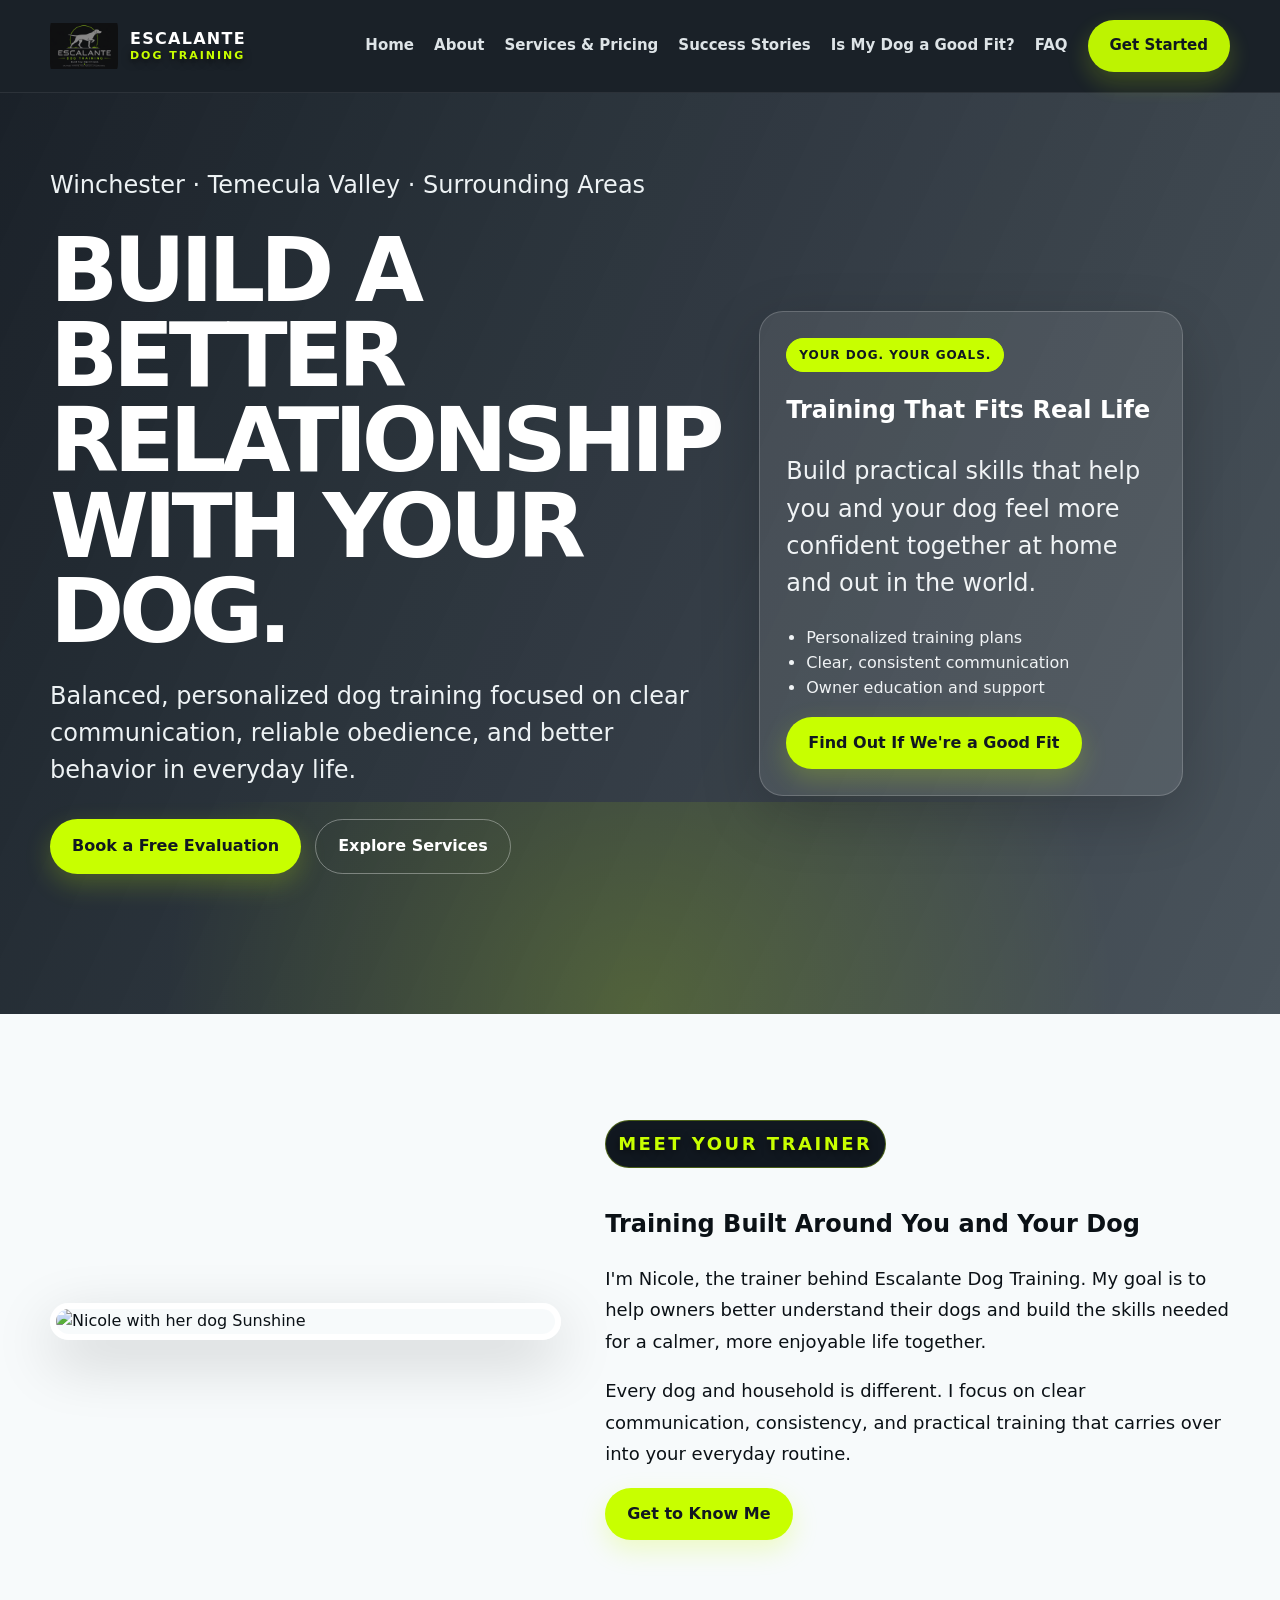
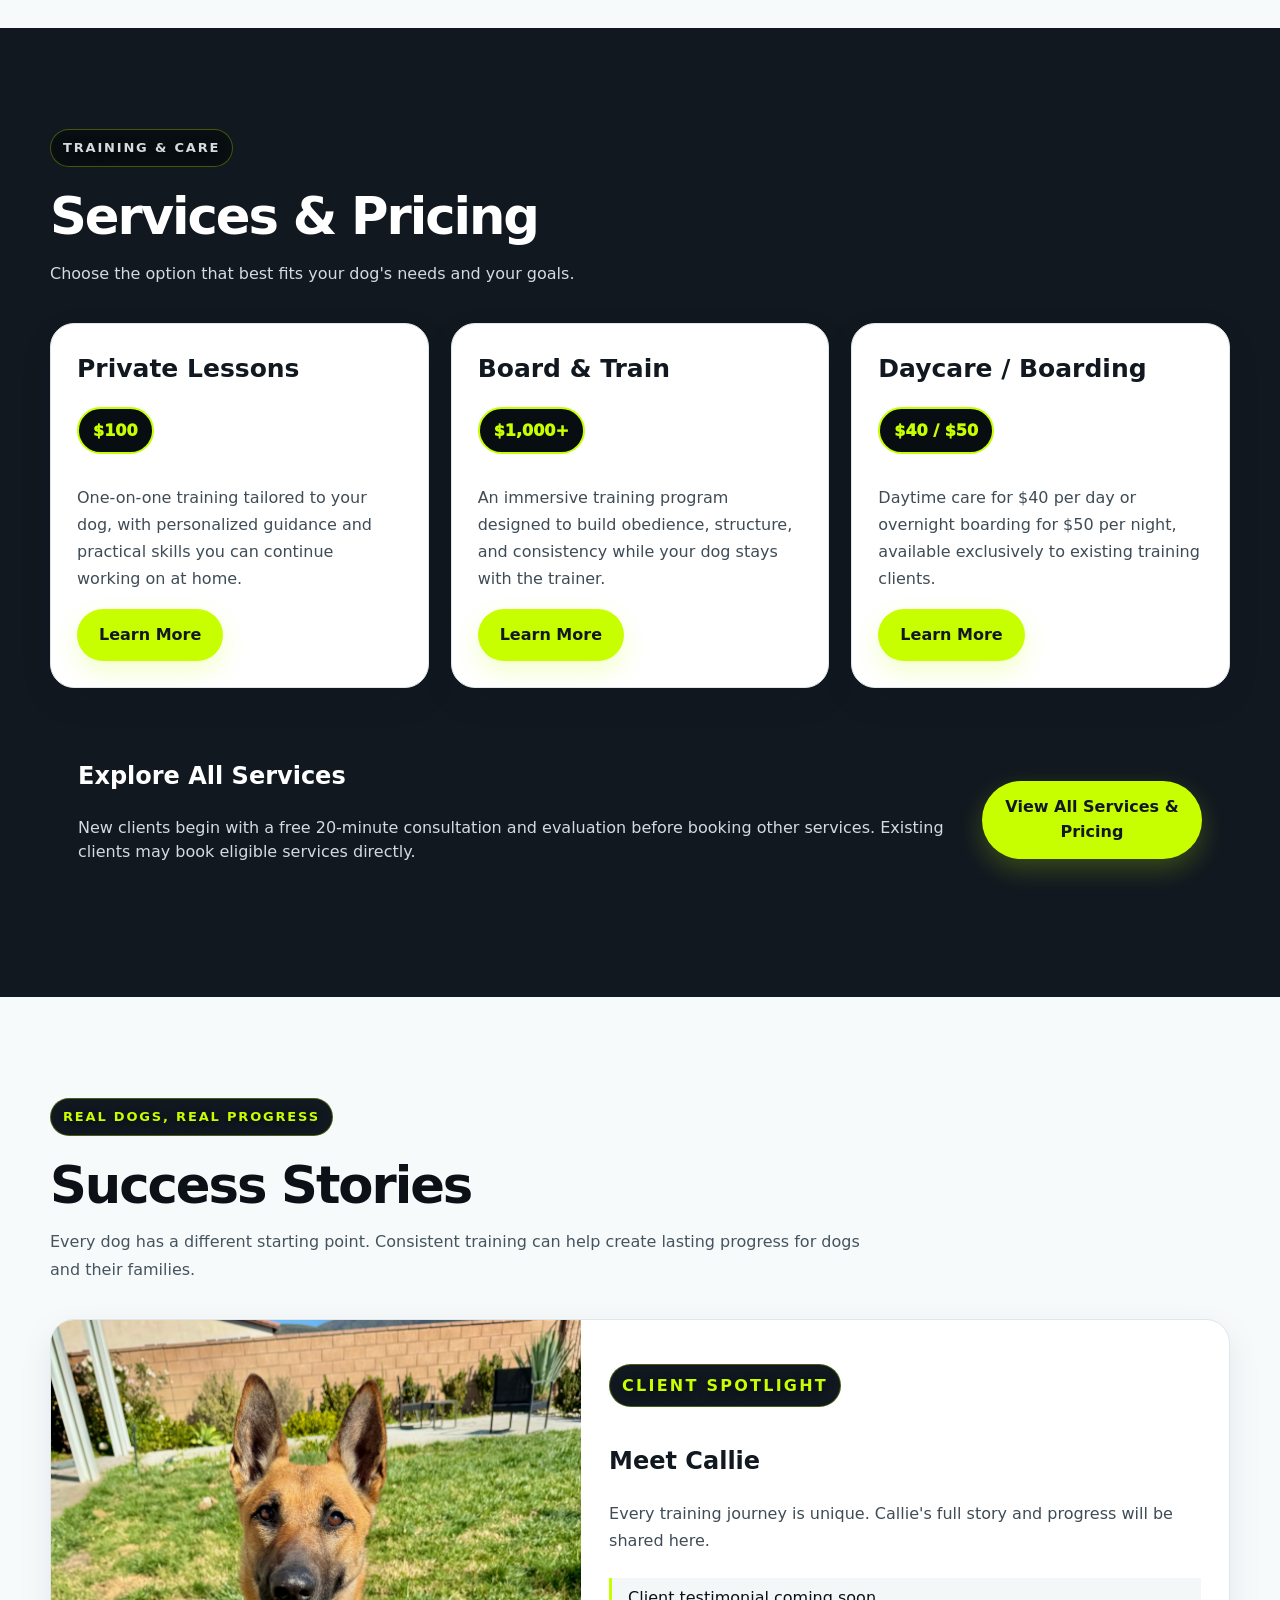
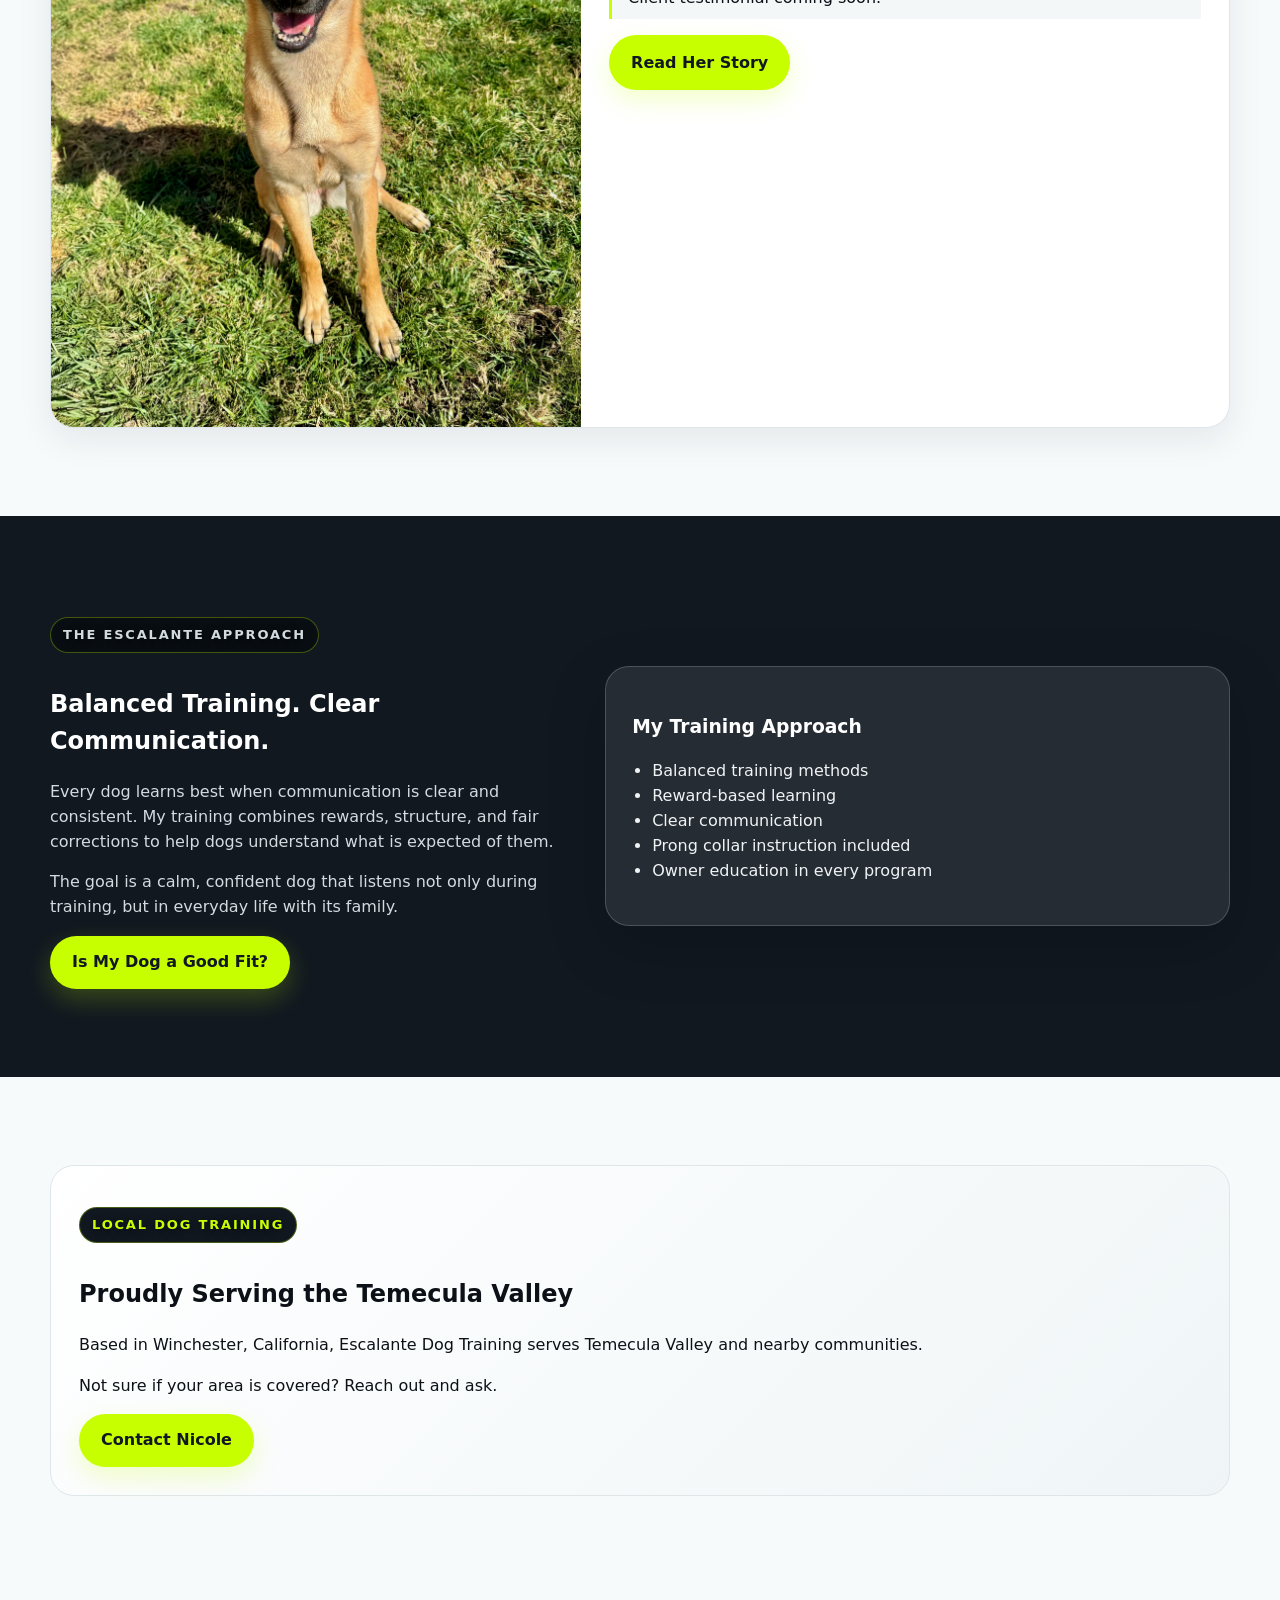
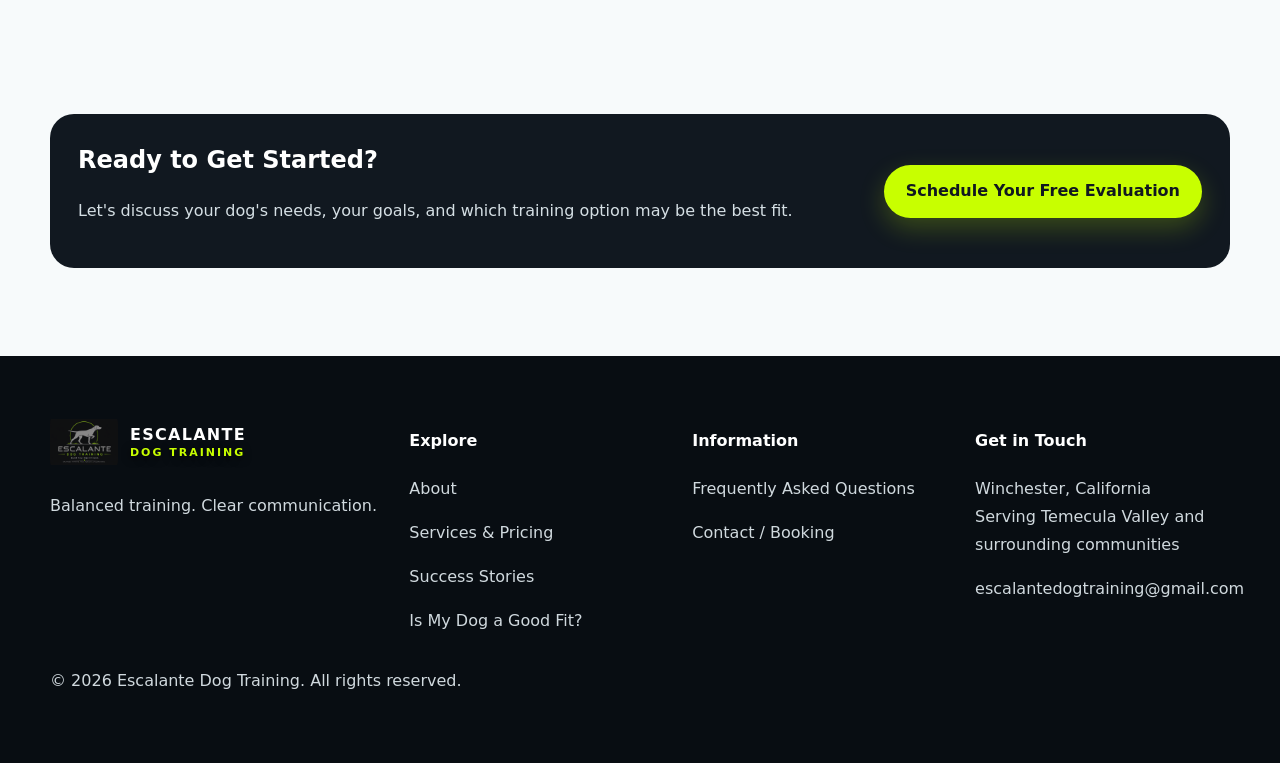
==== index.html @ 70931036 "Update index.html" ====
<!DOCTYPE html>
<html lang="en">
<head>
  <meta charset="UTF-8">
  <meta name="viewport" content="width=device-width, initial-scale=1.0">
  <meta name="description" content="Escalante Dog Training offers balanced, personalized dog training in Winchester, Temecula Valley, and surrounding communities.">
  <meta name="theme-color" content="#111820">

  <title>Escalante Dog Training | Winchester &amp; Temecula Valley</title>

  <link rel="icon" type="image/png" href="favicon.png">
  <link rel="stylesheet" href="assets/css/style.css">
</head>

<body>

  <!-- HEADER / NAVIGATION -->
  <header class="topbar">
    <div class="container nav">

      <a href="index.html" class="brand" aria-label="Escalante Dog Training home">
        <img src="assets/images/logo.png" alt="Escalante Dog Training">
        <span>
          ESCALANTE
          <small>DOG TRAINING</small>
        </span>
      </a>

      <button
        class="menu"
        id="menu"
        type="button"
        aria-label="Toggle navigation"
        aria-expanded="false"
        aria-controls="main-links"
      >
        Menu
      </button>

      <nav class="links" id="main-links" aria-label="Main navigation">
        <a href="index.html" aria-current="page">Home</a>
        <a href="about.html">About</a>
        <a href="services.html">Services &amp; Pricing</a>
        <a href="success-stories.html">Success Stories</a>
        <a href="fit.html">Is My Dog a Good Fit?</a>
        <a href="faq.html">FAQ</a>
        <a href="contact.html" class="btn">Get Started</a>
      </nav>

    </div>
  </header>


  <main>

    <!-- HERO -->
    <section class="hero">
      <div class="container hero-grid">

        <div>
          <p class="hero-location">
            Winchester · Temecula Valley · Surrounding Areas
          </p>

          <h1>Build a Better Relationship With Your Dog.</h1>

          <p>
            Balanced, personalized dog training focused on clear communication,
            reliable obedience, and better behavior in everyday life.
          </p>

          <div class="hero-actions">
            <a href="contact.html" class="btn">
              Book a Free Evaluation
            </a>

            <a href="services.html" class="btn ghost">
              Explore Services
            </a>
          </div>
        </div>

        <div class="hero-card">
          <span class="tag">YOUR DOG. YOUR GOALS.</span>

          <h2>Training That Fits Real Life</h2>

          <p>
            Build practical skills that help you and your dog feel more
            confident together at home and out in the world.
          </p>

          <ul>
            <li>Personalized training plans</li>
            <li>Clear, consistent communication</li>
            <li>Owner education and support</li>
          </ul>

          <a href="fit.html" class="btn">
            Find Out If We're a Good Fit
          </a>
        </div>

      </div>
    </section>


    <!-- MEET THE TRAINER -->
    <section class="section">
      <div class="container split">

        <div class="photo">
          <img
            src="assets/images/nicole-sunshine.jpg"
            alt="Nicole with her dog Sunshine"
            loading="lazy"
          >
        </div>

        <div class="home-about">
          <p class="eyebrow">MEET YOUR TRAINER</p>

          <h2>Training Built Around You and Your Dog</h2>

          <p>
            I'm Nicole, the trainer behind Escalante Dog Training. My goal is
            to help owners better understand their dogs and build the skills
            needed for a calmer, more enjoyable life together.
          </p>

          <p>
            Every dog and household is different. I focus on clear
            communication, consistency, and practical training that carries
            over into your everyday routine.
          </p>

          <a href="about.html" class="btn">
            Get to Know Me
          </a>
        </div>

      </div>
    </section>


    <!-- SERVICES -->
    <section class="section dark" id="services">
      <div class="container">

        <div class="section-title">
          <p class="eyebrow">TRAINING &amp; CARE</p>
          <h2>Services &amp; Pricing</h2>
          <p>
            Choose the option that best fits your dog's needs and your goals.
          </p>
        </div>

        <div class="grid grid-3">

          <article class="card pad service-card">
            <h3>Private Lessons</h3>

            <p class="price">$100</p>

            <p>
              One-on-one training tailored to your dog, with personalized
              guidance and practical skills you can continue working on at home.
            </p>

            <a href="services.html#private" class="btn">
              Learn More
            </a>
          </article>

          <article class="card pad service-card">
            <h3>Board &amp; Train</h3>

            <p class="price">$1,000+</p>

            <p>
              An immersive training program designed to build obedience,
              structure, and consistency while your dog stays with the trainer.
            </p>

            <a href="services.html#board-train" class="btn">
              Learn More
            </a>
          </article>

          <article class="card pad service-card">
            <h3>Daycare / Boarding</h3>

            <p class="price">$40 / $50</p>

            <p>
              Daytime care for $40 per day or overnight boarding for $50 per
              night, available exclusively to existing training clients.
            </p>

            <a href="services.html#care" class="btn">
              Learn More
            </a>
          </article>

        </div>

        <div class="cta-panel">
          <div>
            <h2>Explore All Services</h2>

            <p>
              New clients begin with a free 20-minute consultation and
              evaluation before booking other services. Existing clients may
              book eligible services directly.
            </p>
          </div>

          <a href="services.html" class="btn">
            View All Services &amp; Pricing
          </a>
        </div>

      </div>
    </section>


    <!-- SUCCESS STORIES -->
    <section class="section" id="success-stories">
      <div class="container">

        <div class="section-title">
          <p class="eyebrow">REAL DOGS, REAL PROGRESS</p>
          <h2>Success Stories</h2>

          <p>
            Every dog has a different starting point. Consistent training can
            help create lasting progress for dogs and their families.
          </p>
        </div>

        <article class="card story-card">

          <div class="story-image">
            <img
              src="assets/images/callie-before.jpg"
              alt="Callie before training"
              loading="lazy"
            >
          </div>

          <div class="story-content">
            <p class="eyebrow">CLIENT SPOTLIGHT</p>

            <h2>Meet Callie</h2>

            <p>
              Every training journey is unique. Callie's full story and
              progress will be shared here.
            </p>

            <blockquote>
              Client testimonial coming soon.
            </blockquote>

            <p>
              <a href="success-stories.html" class="btn">
                Read Her Story
              </a>
            </p>
          </div>

        </article>

      </div>
    </section>


    <!-- TRAINING PHILOSOPHY -->
    <section class="section dark">
      <div class="container split">

        <div>
          <p class="eyebrow">THE ESCALANTE APPROACH</p>

          <h2>Balanced Training. Clear Communication.</h2>

          <p>
            Every dog learns best when communication is clear and consistent.
            My training combines rewards, structure, and fair corrections to
            help dogs understand what is expected of them.
          </p>

          <p>
            The goal is a calm, confident dog that listens not only during
            training, but in everyday life with its family.
          </p>

          <a href="fit.html" class="btn">
            Is My Dog a Good Fit?
          </a>
        </div>

        <div class="hero-card">
          <h3>My Training Approach</h3>

          <ul>
            <li>Balanced training methods</li>
            <li>Reward-based learning</li>
            <li>Clear communication</li>
            <li>Prong collar instruction included</li>
            <li>Owner education in every program</li>
          </ul>
        </div>

      </div>
    </section>


    <!-- SERVICE AREA -->
    <section class="section">
      <div class="container">

        <div class="service-area">
          <p class="eyebrow">LOCAL DOG TRAINING</p>

          <h2>Proudly Serving the Temecula Valley</h2>

          <p>
            Based in Winchester, California, Escalante Dog Training serves
            Temecula Valley and nearby communities.
          </p>

          <p>
            Not sure if your area is covered? Reach out and ask.
          </p>

          <a href="contact.html" class="btn">
            Contact Nicole
          </a>
        </div>

      </div>
    </section>


    <!-- FINAL CALL TO ACTION -->
    <section class="section">
      <div class="container">

        <div class="cta-panel">
          <div>
            <h2>Ready to Get Started?</h2>

            <p>
              Let's discuss your dog's needs, your goals, and which training
              option may be the best fit.
            </p>
          </div>

          <a href="contact.html" class="btn">
            Schedule Your Free Evaluation
          </a>
        </div>

      </div>
    </section>

  </main>


  <!-- FOOTER -->
  <footer class="footer">
    <div class="container footer-grid">

      <div>
        <a href="index.html" class="brand">
          <img src="assets/images/logo.png" alt="">
          <span>
            ESCALANTE
            <small>DOG TRAINING</small>
          </span>
        </a>

        <p>Balanced training. Clear communication.</p>
      </div>

      <div>
        <h4>Explore</h4>
        <p><a href="about.html">About</a></p>
        <p><a href="services.html">Services &amp; Pricing</a></p>
        <p><a href="success-stories.html">Success Stories</a></p>
        <p><a href="fit.html">Is My Dog a Good Fit?</a></p>
      </div>

      <div>
        <h4>Information</h4>
        <p><a href="faq.html">Frequently Asked Questions</a></p>
        <p><a href="contact.html">Contact / Booking</a></p>
      </div>

      <div>
        <h4>Get in Touch</h4>
        <p>
          Winchester, California<br>
          Serving Temecula Valley and surrounding communities
        </p>

        <p>
          <a href="mailto:escalantedogtraining@gmail.com">
            escalantedogtraining@gmail.com
          </a>
        </p>
      </div>

    </div>

    <div class="container">
      <p>
        &copy; <span id="current-year">2026</span> Escalante Dog Training.
        All rights reserved.
      </p>
    </div>
  </footer>


  <script src="assets/js/script.js"></script>

  <script>
    const yearElement = document.getElementById("current-year");

    if (yearElement) {
      yearElement.textContent = new Date().getFullYear();
    }
  </script>

</body>
</html>
---- assets/css/style.css ----
/* =========================================
   ESCALANTE DOG TRAINING
   Main website stylesheet
   ========================================= */

:root {
  --slate: #24303a;
  --slate2: #111820;
  --ink: #0b1116;
  --muted: #596873;
  --line: #dfe6ea;
  --paper: #f7fafb;
  --white: #ffffff;
  --neon: #c8ff00;
  --neon2: #9dff00;
  --danger: #d94f4f;
  --shadow: 0 20px 60px rgba(0, 0, 0, .18);
  --radius: 24px;
  --max: 1180px;
}

/* Base */
* {
  box-sizing: border-box;
}

html {
  scroll-behavior: smooth;
}

body {
  margin: 0;
  font-family: Inter, system-ui, -apple-system, BlinkMacSystemFont, "Segoe UI", Roboto, Arial, sans-serif;
  color: var(--ink);
  background: var(--paper);
  line-height: 1.55;
}

img {
  max-width: 100%;
  display: block;
}

a {
  color: inherit;
  text-decoration: none;
}

.container {
  width: min(var(--max), calc(100% - 36px));
  margin: 0 auto;
}

/* Header and navigation */
.topbar {
  position: sticky;
  top: 0;
  z-index: 50;
  background: rgba(17, 24, 32, .96);
  backdrop-filter: blur(14px);
  border-bottom: 1px solid rgba(255, 255, 255, .08);
}

.nav {
  display: flex;
  align-items: center;
  justify-content: space-between;
  min-height: 92px;
}

.brand {
  display: flex;
  gap: 12px;
  align-items: center;
  color: white;
  font-weight: 900;
  letter-spacing: .08em;
  text-transform: uppercase;
}

.brand img {
  width: 68px;
  height: 68px;
  object-fit: contain;
  border-radius: 16px;
}

.brand span {
  line-height: 1.35;
}

.brand small {
  display: block;
  color: var(--neon);
  font-size: 11px;
  letter-spacing: .18em;
  text-shadow: 0 2px 8px rgba(0, 0, 0, .85);
}

.links {
  display: flex;
  gap: 20px;
  align-items: center;
  color: #e8eef1;
  font-weight: 700;
  font-size: 15px;
}

.links a {
  opacity: .95;
}

.links a:hover {
  color: var(--neon);
}

.menu {
  display: none;
  background: transparent;
  border: 1px solid rgba(255, 255, 255, .25);
  color: white;
  border-radius: 12px;
  padding: 10px 12px;
  font: inherit;
  cursor: pointer;
}

/* Buttons */
.btn {
  display: inline-flex;
  align-items: center;
  justify-content: center;
  gap: 10px;
  background: var(--neon);
  color: #111820;
  font-weight: 900;
  border: 0;
  border-radius: 999px;
  padding: 14px 22px;
  box-shadow: 0 10px 26px rgba(200, 255, 0, .22);
  cursor: pointer;
  text-align: center;
  transition: transform .18s ease, filter .18s ease;
}

.btn:hover {
  filter: brightness(.96);
  transform: translateY(-1px);
}

.btn.dark {
  background: var(--slate2);
  color: white;
  box-shadow: none;
}

.btn.ghost {
  background: transparent;
  color: white;
  border: 1px solid rgba(255, 255, 255, .35);
  box-shadow: none;
}

/* Brand labels */
.eyebrow,
.breadcrumb {
  display: inline-flex;
  align-items: center;
  background: rgba(8, 13, 18, .88);
  border: 1px solid rgba(200, 255, 0, .3);
  border-radius: 999px;
  padding: 7px 12px;
  color: var(--neon);
  font-size: 13px;
  font-weight: 900;
  letter-spacing: .14em;
  text-transform: uppercase;
  text-shadow: 0 2px 8px rgba(0, 0, 0, .65);
}

/* Homepage hero */
.hero {
  background:
    linear-gradient(115deg, rgba(17, 24, 32, .96), rgba(36, 48, 58, .82)),
    url('../images/hero-sunshine.jpg') center / cover;
  min-height: 82vh;
  color: white;
  display: grid;
  align-items: center;
  position: relative;
  overflow: hidden;
  padding: 50px 0;
}

.hero::after {
  content: "";
  position: absolute;
  inset: auto -10% -22% -10%;
  height: 45%;
  background: radial-gradient(circle, var(--neon), transparent 60%);
  opacity: .18;
  pointer-events: none;
}

.hero-grid {
  position: relative;
  z-index: 1;
  display: grid;
  grid-template-columns: 1.1fr .9fr;
  gap: 40px;
  align-items: center;
}

.hero h1,
.page-hero h1 {
  font-size: clamp(46px, 7vw, 92px);
  line-height: .95;
  margin: 16px 0;
  text-transform: uppercase;
  letter-spacing: -.06em;
}

.hero p {
  font-size: clamp(18px, 2.2vw, 24px);
  color: #edf2f4;
  max-width: 760px;
}

.hero-logo {
  width: min(300px, 60vw);
  margin: 0 0 26px;
  filter: drop-shadow(0 20px 34px rgba(0, 0, 0, .45));
}

.hero-card {
  background: rgba(255, 255, 255, .09);
  border: 1px solid rgba(255, 255, 255, .18);
  padding: 26px;
  border-radius: var(--radius);
  box-shadow: var(--shadow);
  color: white;
}

.hero-card p,
.hero-card li {
  color: #f0f3f5;
}

.hero-card ul {
  padding-left: 20px;
}

.hero-card .tag {
  background: var(--neon);
  color: #111820;
  border-color: var(--neon);
}

.hero-actions {
  display: flex;
  gap: 14px;
  flex-wrap: wrap;
  margin-top: 30px;
  margin-bottom: 90px;
}

/* Statistics strip */
.statbar {
  display: grid;
  grid-template-columns: repeat(4, 1fr);
  gap: 14px;
  margin-top: -42px;
  position: relative;
  z-index: 3;
}

.stat {
  background: white;
  padding: 22px;
  border-radius: 18px;
  box-shadow: var(--shadow);
  border-bottom: 5px solid var(--neon);
}

.stat b {
  font-size: 24px;
  display: block;
}

/* Sections and headings */
.section {
  padding: 88px 0;
}

.section.dark {
  background: var(--slate2);
  color: white;
}

.section.dark p,
.section.dark .muted,
.section.dark .mini-note {
  color: #d2dbe0;
}

.section-title {
  max-width: 820px;
  margin-bottom: 36px;
}

.section-title h2 {
  font-size: clamp(34px, 4vw, 58px);
  line-height: 1.04;
  margin: 10px 0;
  letter-spacing: -.04em;
}

.section-title p {
  color: #46545e;
  line-height: 1.7;
}

.section:not(.dark) .eyebrow,
.section:not(.dark) .breadcrumb {
  background: var(--slate2);
  color: var(--neon);
}

.muted {
  color: var(--muted);
}

.home-about p {
  font-size: 18px;
  line-height: 1.75;
}

/* Layout grids */
.grid {
  display: grid;
  gap: 22px;
}

.grid-2 {
  grid-template-columns: repeat(2, minmax(0, 1fr));
}

.grid-3 {
  grid-template-columns: repeat(3, minmax(0, 1fr));
}

.split {
  display: grid;
  grid-template-columns: .9fr 1.1fr;
  gap: 44px;
  align-items: center;
}

/* Cards */
.card {
  background: white;
  border: 1px solid var(--line);
  border-radius: var(--radius);
  overflow: hidden;
  box-shadow: 0 12px 34px rgba(20, 30, 40, .08);
  color: var(--ink);
}

.card.pad {
  padding: 26px;
}

.card img {
  aspect-ratio: 16 / 10;
  object-fit: cover;
}

.card h3 {
  font-size: 25px;
  margin: 0 0 10px;
  color: var(--slate2);
  font-weight: 900;
}

.card p {
  color: #3f4c56;
  font-size: 16px;
  line-height: 1.7;
}

.card .muted {
  color: #596873;
}

.price {
  display: inline-flex;
  align-items: center;
  background: var(--slate2);
  color: var(--neon);
  border: 2px solid var(--neon);
  border-radius: 999px;
  padding: 8px 14px;
  font-size: 30px;
  line-height: 1.1;
  font-weight: 950;
  margin: 8px 0 14px;
}

.section.dark .price {
  background: #080d12;
  color: var(--neon);
  border-color: var(--neon);
}

.tag {
  display: inline-flex;
  background: #ecffd1;
  color: #1c3300;
  border: 1px solid #d5ff76;
  border-radius: 999px;
  padding: 7px 12px;
  font-weight: 900;
  font-size: 12px;
  text-transform: uppercase;
  letter-spacing: .08em;
}

.list {
  padding-left: 20px;
  color: #34414a;
  line-height: 1.8;
}

/* Service cards and pricing */
.service-card {
  color: var(--ink);
}

.service-card h3 {
  color: var(--slate2);
}

.service-card p:not(.price) {
  color: #3f4c56;
}

.service-card .price {
  color: var(--neon);
  background: var(--slate2);
  border-color: var(--neon);
}

.service-card img,
.service-card .service-image,
.service-card .service-photo {
  display: none !important;
}

.service-group {
  margin-top: 40px;
  margin-bottom: 40px;
}

.service-group + .service-group {
  margin-top: 70px;
  padding-top: 50px;
  border-top: 1px solid var(--line);
}

.section.dark .service-group + .service-group {
  border-top-color: rgba(255, 255, 255, .18);
}

.service-start {
  margin-bottom: 3rem;
}

.service-start h2 {
  color: #ffffff;
  margin-top: 0;
}

.service-start p {
  color: #e4ebef;
  line-height: 1.75;
}

.service-eligibility {
  color: #34414a;
  font-size: 14px;
  line-height: 1.8;
  margin-top: 28px;
}

.care-intro {
  background: linear-gradient(135deg, #101820, #24303a);
  color: white;
  border-left: 6px solid var(--neon);
  border-radius: 22px;
  padding: 24px;
  margin: 30px 0;
}

.care-intro p {
  color: #e5ecef;
}

.mini-note {
  font-size: 14px;
  color: var(--muted);
}

/* Photos and feature lists */
.photo {
  border-radius: var(--radius);
  box-shadow: var(--shadow);
  overflow: hidden;
  border: 6px solid white;
}

.checks {
  display: grid;
  gap: 12px;
}

.check,
.xitem {
  display: flex;
  gap: 12px;
  align-items: flex-start;
  background: white;
  border-radius: 16px;
  padding: 15px;
  border: 1px solid var(--line);
  color: #27343d;
}

.check::before {
  content: "✓";
  color: #1d2b00;
  background: var(--neon);
  font-weight: 950;
  border-radius: 50%;
  width: 25px;
  height: 25px;
  display: grid;
  place-items: center;
  flex: none;
}

.xitem::before {
  content: "×";
  color: white;
  background: var(--danger);
  font-weight: 950;
  border-radius: 50%;
  width: 25px;
  height: 25px;
  display: grid;
  place-items: center;
  flex: none;
}

/* Story layouts */
.story {
  display: grid;
  grid-template-columns: 1fr 1fr;
  gap: 12px;
}

.story img {
  border-radius: 18px;
}

.story-card {
  display: grid;
  grid-template-columns: minmax(0, .9fr) minmax(0, 1.1fr);
  overflow: hidden;
}

.story-image img {
  width: 100%;
  height: 100%;
  min-height: 300px;
  object-fit: cover;
  aspect-ratio: auto;
}

.story-content {
  padding: 28px;
}

.story-content h2 {
  color: var(--slate2);
}

.story-content p {
  color: #3f4c56;
}

.story-content blockquote {
  border-left: 3px solid var(--neon);
  margin: 1.5rem 0 0;
  padding: .5rem 1rem;
  background: #f4f7f8;
}

/* Notices and CTA panels */
.notice {
  background: #101820;
  color: white;
  border-left: 6px solid var(--neon);
  border-radius: 18px;
  padding: 22px;
}

.notice h2,
.notice h3 {
  color: white;
}

.notice p {
  color: #e0e7eb;
}

.cta-panel {
  display: flex;
  align-items: center;
  justify-content: space-between;
  gap: 24px;
  background: var(--slate2);
  color: white;
  border-radius: var(--radius);
  padding: 28px;
  margin-top: 42px;
}

.cta-panel h2 {
  color: white;
  margin-top: 0;
}

.cta-panel p {
  color: #d5dfe4;
}

.service-area {
  background: linear-gradient(135deg, #ffffff, #eff5f7);
  border: 1px solid var(--line);
  border-radius: var(--radius);
  padding: 28px;
}

/* Page headers */
.page-hero {
  background: linear-gradient(115deg, var(--slate2), var(--slate));
  color: white;
  padding: 86px 0 64px;
}

.page-hero h1 {
  max-width: 1000px;
}

.page-hero p {
  max-width: 800px;
  color: #e1e8ec;
  font-size: 18px;
  line-height: 1.75;
}

/* FAQ */
.faq details {
  background: white;
  border: 1px solid var(--line);
  border-radius: 18px;
  padding: 18px 20px;
  margin-bottom: 12px;
  color: #28353e;
}

.faq summary {
  font-weight: 900;
  cursor: pointer;
  color: var(--slate2);
}

/* Forms */
.form {
  display: grid;
  gap: 14px;
}

.form input,
.form select,
.form textarea {
  width: 100%;
  border: 1px solid #b8c5cc;
  border-radius: 12px;
  padding: 14px;
  font: inherit;
  background: #ffffff;
  color: #111820;
}

.form input::placeholder,
.form textarea::placeholder {
  color: #596873;
  opacity: 1;
}

.form select option {
  color: #111820;
  background: #ffffff;
}

.form textarea {
  min-height: 120px;
  resize: vertical;
}

.form input:focus,
.form select:focus,
.form textarea:focus {
  outline: 2px solid var(--neon);
  outline-offset: 2px;
}

.form-hint {
  margin: 0;
  color: #596873;
  font-size: 14px;
  line-height: 1.6;
}

/* Booking page layout */
.booking-layout {
  display: grid;
  grid-template-columns: minmax(0, 1.15fr) minmax(320px, .85fr);
  align-items: start;
  gap: 28px;
}

.calendar-shell {
  background: #ffffff;
  border: 1px solid var(--line);
  border-radius: var(--radius);
  padding: 22px;
  box-shadow: 0 12px 34px rgba(20, 30, 40, .08);
  color: var(--ink);
}

.calendar-head {
  display: flex;
  align-items: center;
  justify-content: space-between;
  flex-wrap: wrap;
  gap: 14px;
  margin-bottom: 14px;
}

.calendar-head h2 {
  margin: 10px 0 0;
  color: var(--slate2);
}

.month-controls {
  display: flex;
  align-items: center;
  justify-content: center;
  gap: 10px;
}

.month-controls strong {
  color: var(--slate2);
  min-width: 130px;
  text-align: center;
}

.calendar-nav {
  display: inline-grid;
  place-items: center;
  width: 38px;
  height: 38px;
  border: 1px solid #c6d1d7;
  border-radius: 10px;
  background: #f5f8f9;
  color: #111820;
  font-size: 24px;
  cursor: pointer;
}

.calendar-nav:hover:not(:disabled) {
  background: var(--neon);
  border-color: var(--neon);
}

.calendar-nav:disabled {
  opacity: .4;
  cursor: not-allowed;
}

.calendar-note {
  color: #46545e;
  line-height: 1.65;
  font-size: 14px;
  margin: 0 0 18px;
}

.cal-grid {
  display: grid;
  grid-template-columns: repeat(7, minmax(0, 1fr));
  gap: 7px;
}

.cal-dayname {
  font-size: 12px;
  text-transform: uppercase;
  letter-spacing: .06em;
  color: #52616b;
  font-weight: 900;
  text-align: center;
  padding: 5px 0;
}

.cal-date {
  min-width: 0;
  min-height: 48px;
  border: 1px solid #d0dbe0;
  border-radius: 11px;
  background: #f8fbfc;
  font: inherit;
  font-weight: 800;
  cursor: pointer;
  color: #111820;
}

.cal-date:hover:not(:disabled),
.cal-date.active {
  background: var(--neon);
  border-color: var(--neon);
  color: #111820;
  box-shadow: 0 5px 14px rgba(200, 255, 0, .2);
}

.cal-date:disabled,
.cal-date.disabled {
  opacity: .5;
  cursor: not-allowed;
  background: #edf1f3;
  color: #66727a;
}

.cal-date.calendar-empty {
  visibility: hidden;
  border: 0;
  background: transparent;
}

.time-panel {
  margin-top: 20px;
  background: #f4f8fa;
  border: 1px solid #dbe5ea;
  border-radius: 18px;
  padding: 18px;
}

.time-panel h3 {
  margin: 0 0 12px;
  color: var(--slate2);
  font-size: 17px;
}

.slots {
  display: grid;
  grid-template-columns: repeat(2, minmax(0, 1fr));
  gap: 10px;
  margin-top: 14px;
}

.slot {
  padding: 12px 10px;
  border: 1px solid #c6d3da;
  border-radius: 12px;
  background: #ffffff;
  color: #111820;
  cursor: pointer;
  font: inherit;
  font-weight: 800;
}

.slot.active,
.slot:hover {
  background: var(--neon);
  border-color: var(--neon);
  color: #111820;
}

.location-note {
  margin-top: 18px;
}

#bookingForm {
  display: flex;
  flex-direction: column;
  gap: 14px;
}

#bookingForm h2 {
  color: var(--slate2);
  margin: 0;
}

#bookingForm p {
  line-height: 1.65;
}

#bookingForm input,
#bookingForm select,
#bookingForm textarea {
  width: 100%;
  min-width: 0;
  box-sizing: border-box;
  border: 1px solid #b8c5cc;
  border-radius: 12px;
  background: #ffffff;
  color: #111820;
  padding: 14px;
  font: inherit;
}

#bookingForm input::placeholder,
#bookingForm textarea::placeholder {
  color: #596873;
  opacity: 1;
}

#bookingForm select option {
  background: #ffffff;
  color: #111820;
}

#bookingForm input:focus,
#bookingForm select:focus,
#bookingForm textarea:focus {
  outline: 2px solid var(--neon);
  outline-offset: 2px;
}

#bookingForm textarea {
  min-height: 120px;
  resize: vertical;
}

#bookingForm input[readonly] {
  border-color: #9bbd00;
  background: #fbfff0;
}

#bookingForm button[type="submit"] {
  width: 100%;
}

/* Gallery and pills */
.gallery {
  display: grid;
  grid-template-columns: repeat(4, minmax(0, 1fr));
  gap: 12px;
}

.gallery img {
  border-radius: 18px;
  aspect-ratio: 1;
  object-fit: cover;
}

.pillrow {
  display: flex;
  gap: 10px;
  flex-wrap: wrap;
}

.pill {
  background: #eaf2f5;
  border: 1px solid #d5e1e7;
  border-radius: 999px;
  padding: 9px 13px;
  font-weight: 800;
  color: #26343d;
}

.dark .pill {
  background: rgba(255, 255, 255, .08);
  border-color: rgba(255, 255, 255, .15);
  color: #ffffff;
}

/* Footer */
.footer {
  background: #080d12;
  color: #d0d9de;
  padding: 52px 0;
}

.footer-grid {
  display: grid;
  grid-template-columns: 1.3fr repeat(3, minmax(0, 1fr));
  gap: 28px;
}

.footer h4 {
  color: white;
}

.footer p {
  color: #d0d9de;
  line-height: 1.75;
}

.footer a:hover {
  color: var(--neon);
}

/* Floating booking button */
.float-book {
  position: fixed;
  right: 18px;
  bottom: 18px;
  z-index: 49;
}

/* Keyboard accessibility */
button:focus-visible,
a:focus-visible,
input:focus-visible,
select:focus-visible,
textarea:focus-visible {
  outline: 3px solid var(--neon);
  outline-offset: 3px;
}

/* Tablet */
@media (max-width: 880px) {
  .menu {
    display: block;
  }

  .links {
    position: absolute;
    left: 0;
    right: 0;
    top: 84px;
    background: #111820;
    display: none;
    flex-direction: column;
    align-items: flex-start;
    padding: 22px 18px;
    border-bottom: 1px solid rgba(255, 255, 255, .1);
  }

  .links.open {
    display: flex;
  }

  .links .btn {
    width: 100%;
  }

  .brand img {
    width: 56px;
    height: 56px;
  }

  .nav {
    min-height: 84px;
  }

  .hero-grid,
  .split,
  .grid-2,
  .grid-3,
  .footer-grid,
  .booking-layout {
    grid-template-columns: 1fr;
  }

  .statbar {
    grid-template-columns: repeat(2, minmax(0, 1fr));
    margin-top: 18px;
  }

  .hero {
    min-height: auto;
    padding: 70px 0;
  }

  .section {
    padding: 62px 0;
  }

  .story {
    grid-template-columns: 1fr;
  }

  .story-card {
    grid-template-columns: 1fr;
  }

  .story-image img {
    max-height: 420px;
    min-height: 0;
    aspect-ratio: 16 / 10;
  }

  .hero-logo {
    width: 220px;
  }

  .hero-actions {
    margin-bottom: 50px;
  }

  .cal-date {
    min-height: 46px;
  }

  .slots {
    grid-template-columns: repeat(2, minmax(0, 1fr));
  }

  .gallery {
    grid-template-columns: repeat(2, minmax(0, 1fr));
  }

  .brand span {
    font-size: 13px;
  }
}

/* Mobile */
@media (max-width: 520px) {
  .container {
    width: min(calc(100% - 24px), var(--max));
  }

  .brand {
    gap: 8px;
  }

  .brand img {
    width: 50px;
    height: 50px;
  }

  .brand span {
    font-size: 11px;
  }

  .brand small {
    font-size: 9px;
  }

  .statbar {
    grid-template-columns: 1fr;
  }

  .hero-actions .btn {
    width: 100%;
  }

  .slots {
    grid-template-columns: 1fr;
  }

  .page-hero h1,
  .hero h1 {
    font-size: 43px;
  }

  .hero-logo {
    width: 170px;
  }

  .float-book {
    left: 14px;
    right: 14px;
  }

  .float-book .btn {
    width: 100%;
  }

  .cal-grid {
    gap: 4px;
  }

  .cal-date {
    min-height: 40px;
    border-radius: 8px;
    font-size: 14px;
  }

  .cal-dayname {
    font-size: 10px;
    letter-spacing: 0;
  }

  .calendar-shell {
    padding: 14px;
  }

  .calendar-head {
    align-items: flex-start;
  }

  .month-controls {
    width: 100%;
    justify-content: space-between;
  }

  .price {
    font-size: 25px;
  }

  .service-group {
    margin-top: 30px;
    margin-bottom: 30px;
  }

  .service-group + .service-group {
    margin-top: 40px;
    padding-top: 30px;
  }

  .story-content {
    padding: 20px;
  }

  .cta-panel {
    align-items: stretch;
    flex-direction: column;
  }

  .cta-panel .btn {
    width: 100%;
  }

   
   /* Improve readability of service descriptions */
   .home-service > p:not(.price),
   .service-card > p,
   .service-card ul.clean,
   .service-card ul.clean li {
     color: #111111 !important;
   }
   
   /* Keep service descriptions dark on light cards */
   .home-service,
   .service-card {
     color: #111111;
   }
   
   .home-service h3,
   .service-card h3 {
     color: #111111;
   }

   
   /* =========================================
      HOMEPAGE FINISHING TOUCHES
      ========================================= */
   
   /* Compact location label in the homepage hero */
   .hero-location {
     display: inline-block;
     margin: 0 0 18px;
     padding: 7px 12px;
     background: rgba(8, 13, 18, 0.88);
     border: 1px solid rgba(200, 255, 0, 0.3);
     border-radius: 999px;
     color: var(--neon);
     font-size: 11px;
     font-weight: 800;
     letter-spacing: 0.08em;
     line-height: 1.4;
     text-transform: uppercase;
     text-shadow: none;
   }
   
   /* Keep the location label from inheriting the large hero paragraph style */
   .hero .hero-location {
     font-size: 11px;
     color: var(--neon);
     max-width: none;
   }
   
   /* Main logo sizing */
   .brand img {
     width: 68px;
     height: 68px;
     object-fit: contain;
     flex-shrink: 0;
   }
   
   /* Smaller location label on phones */
   @media (max-width: 520px) {
     .hero .hero-location {
       font-size: 9px;
       letter-spacing: 0.04em;
       padding: 6px 9px;
     }
   }


}
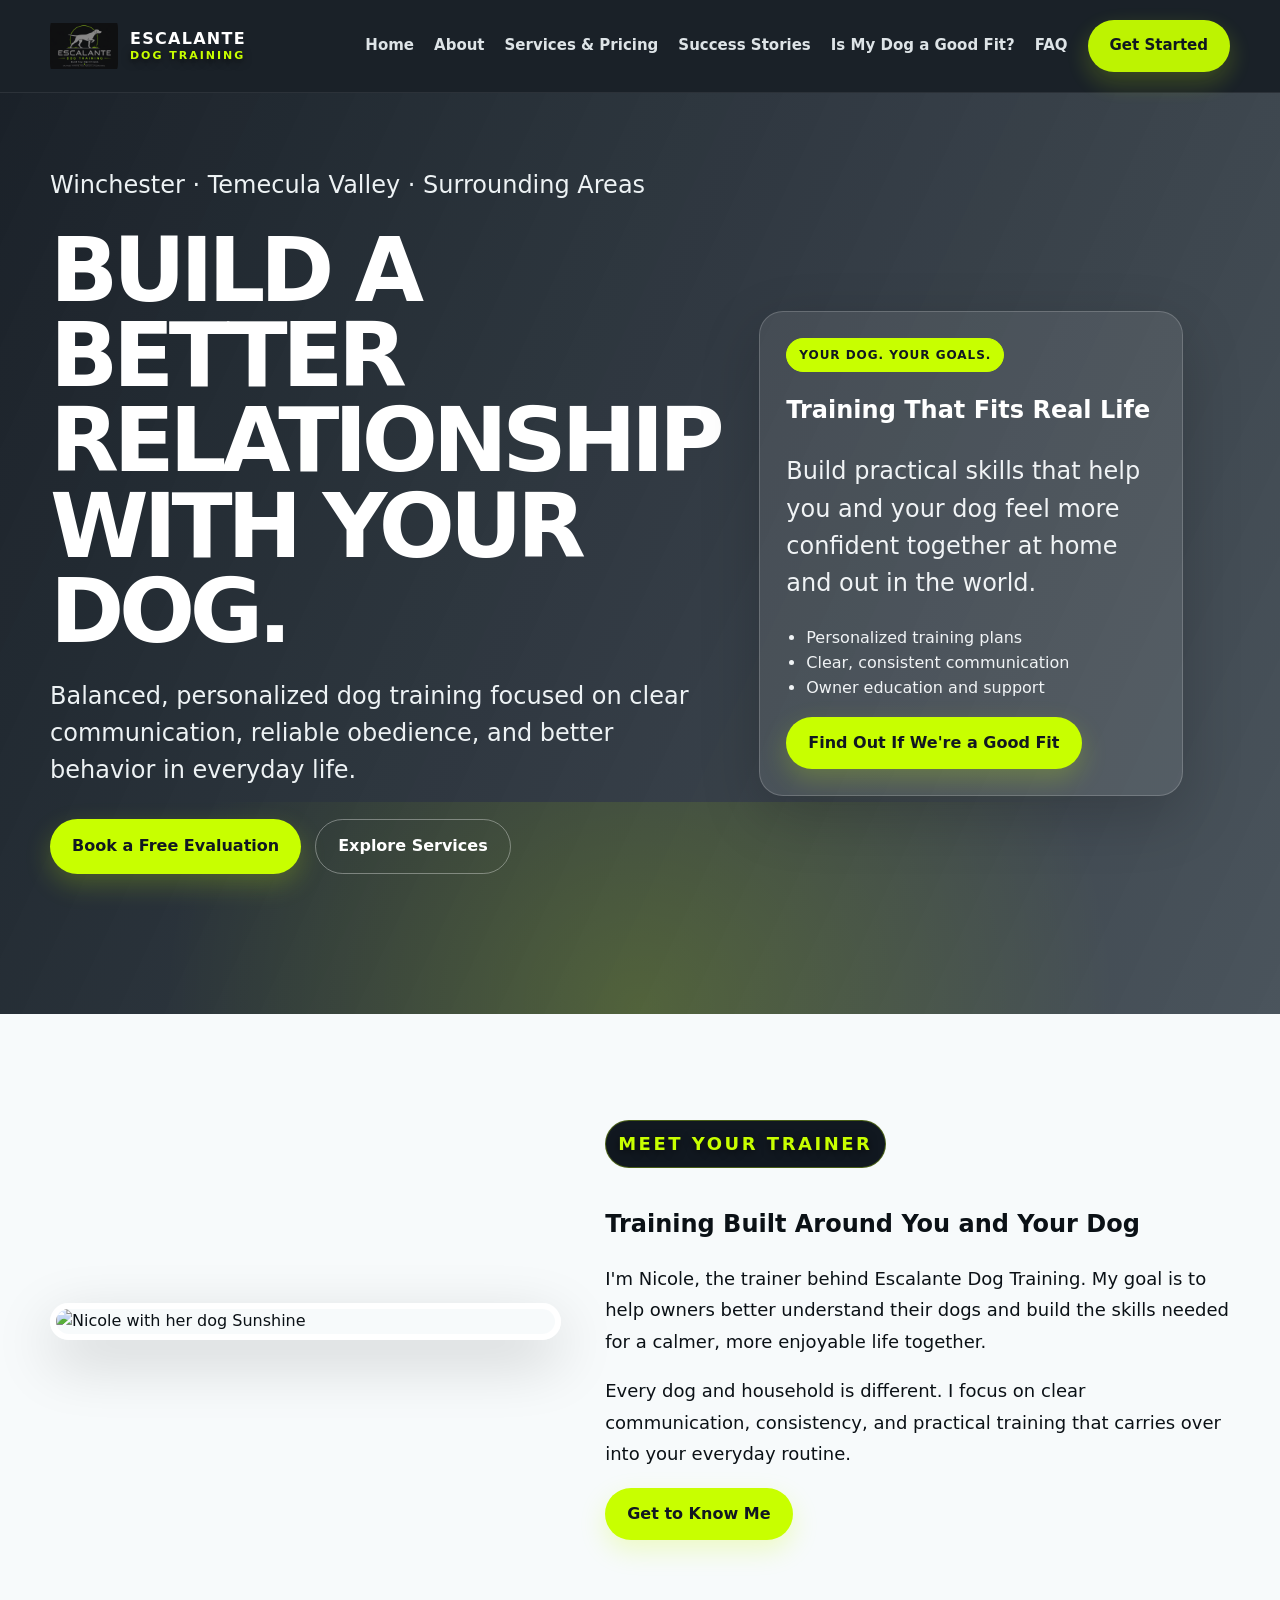
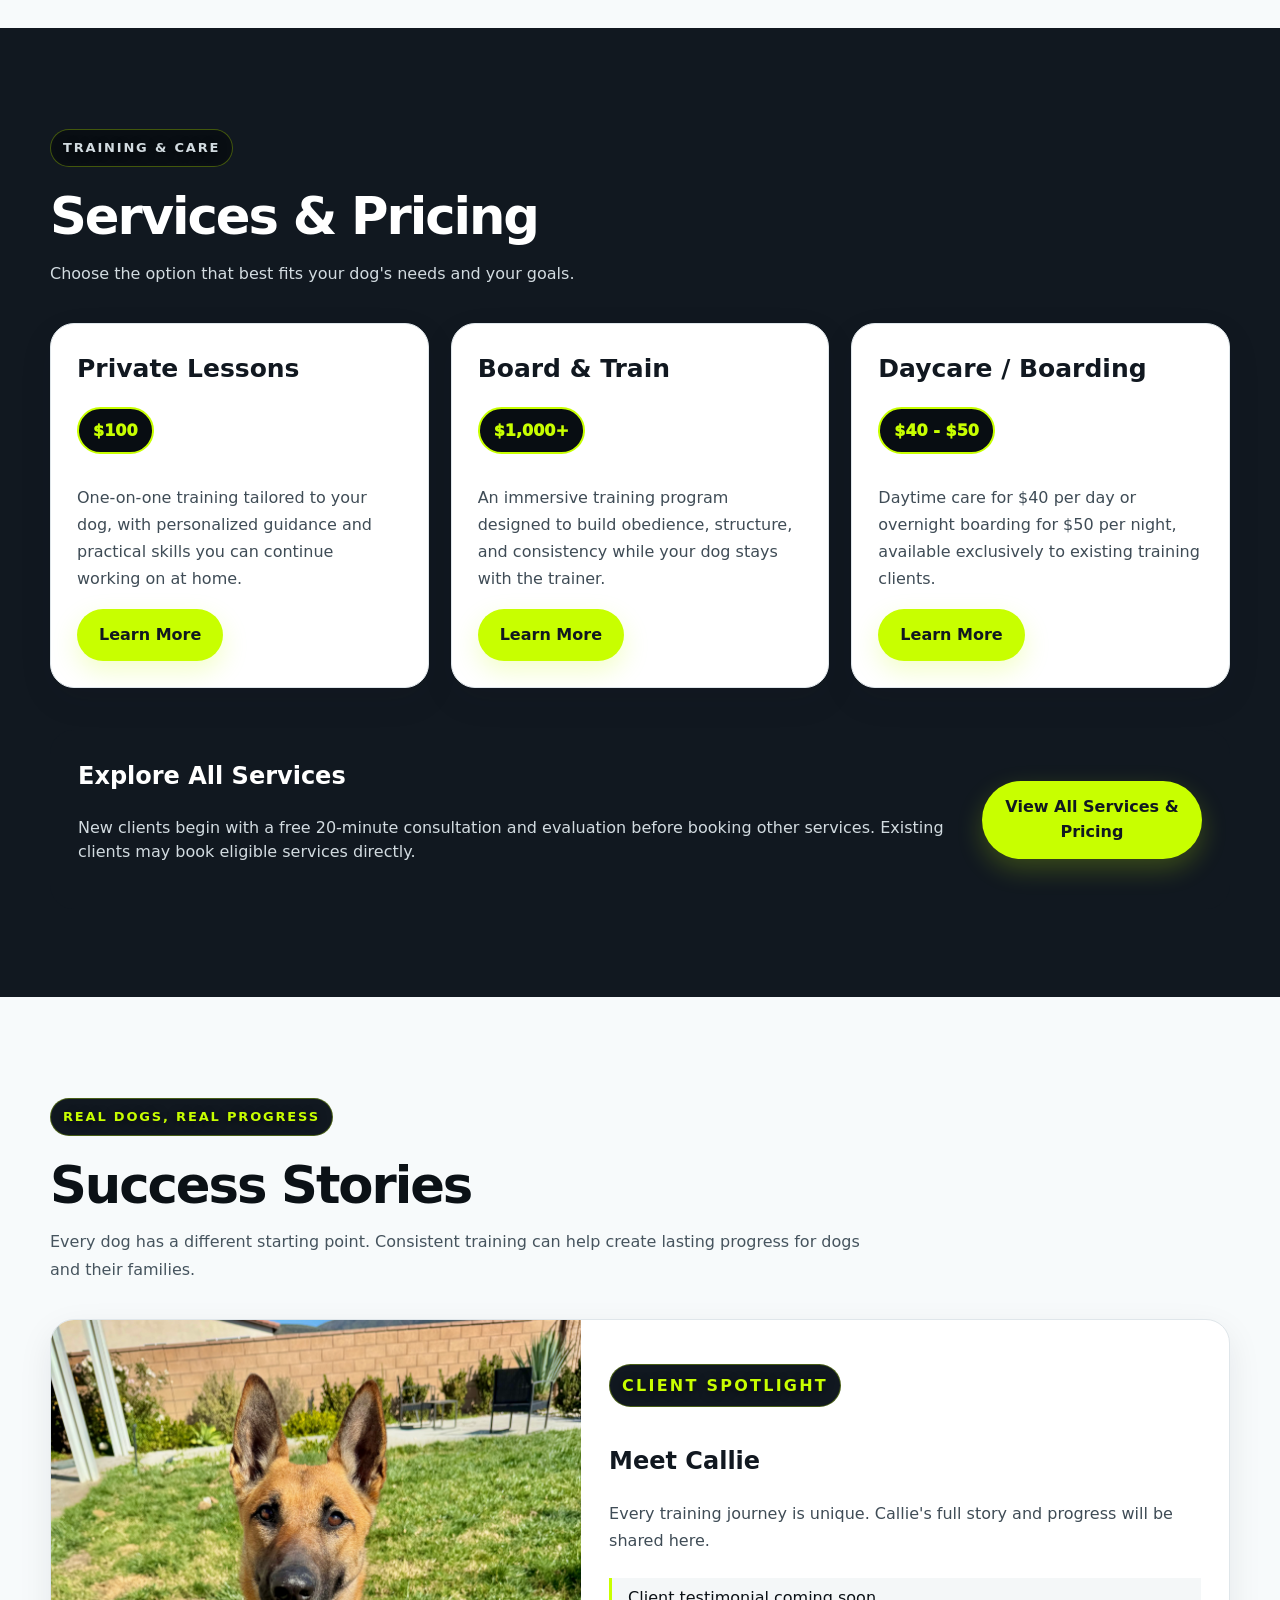
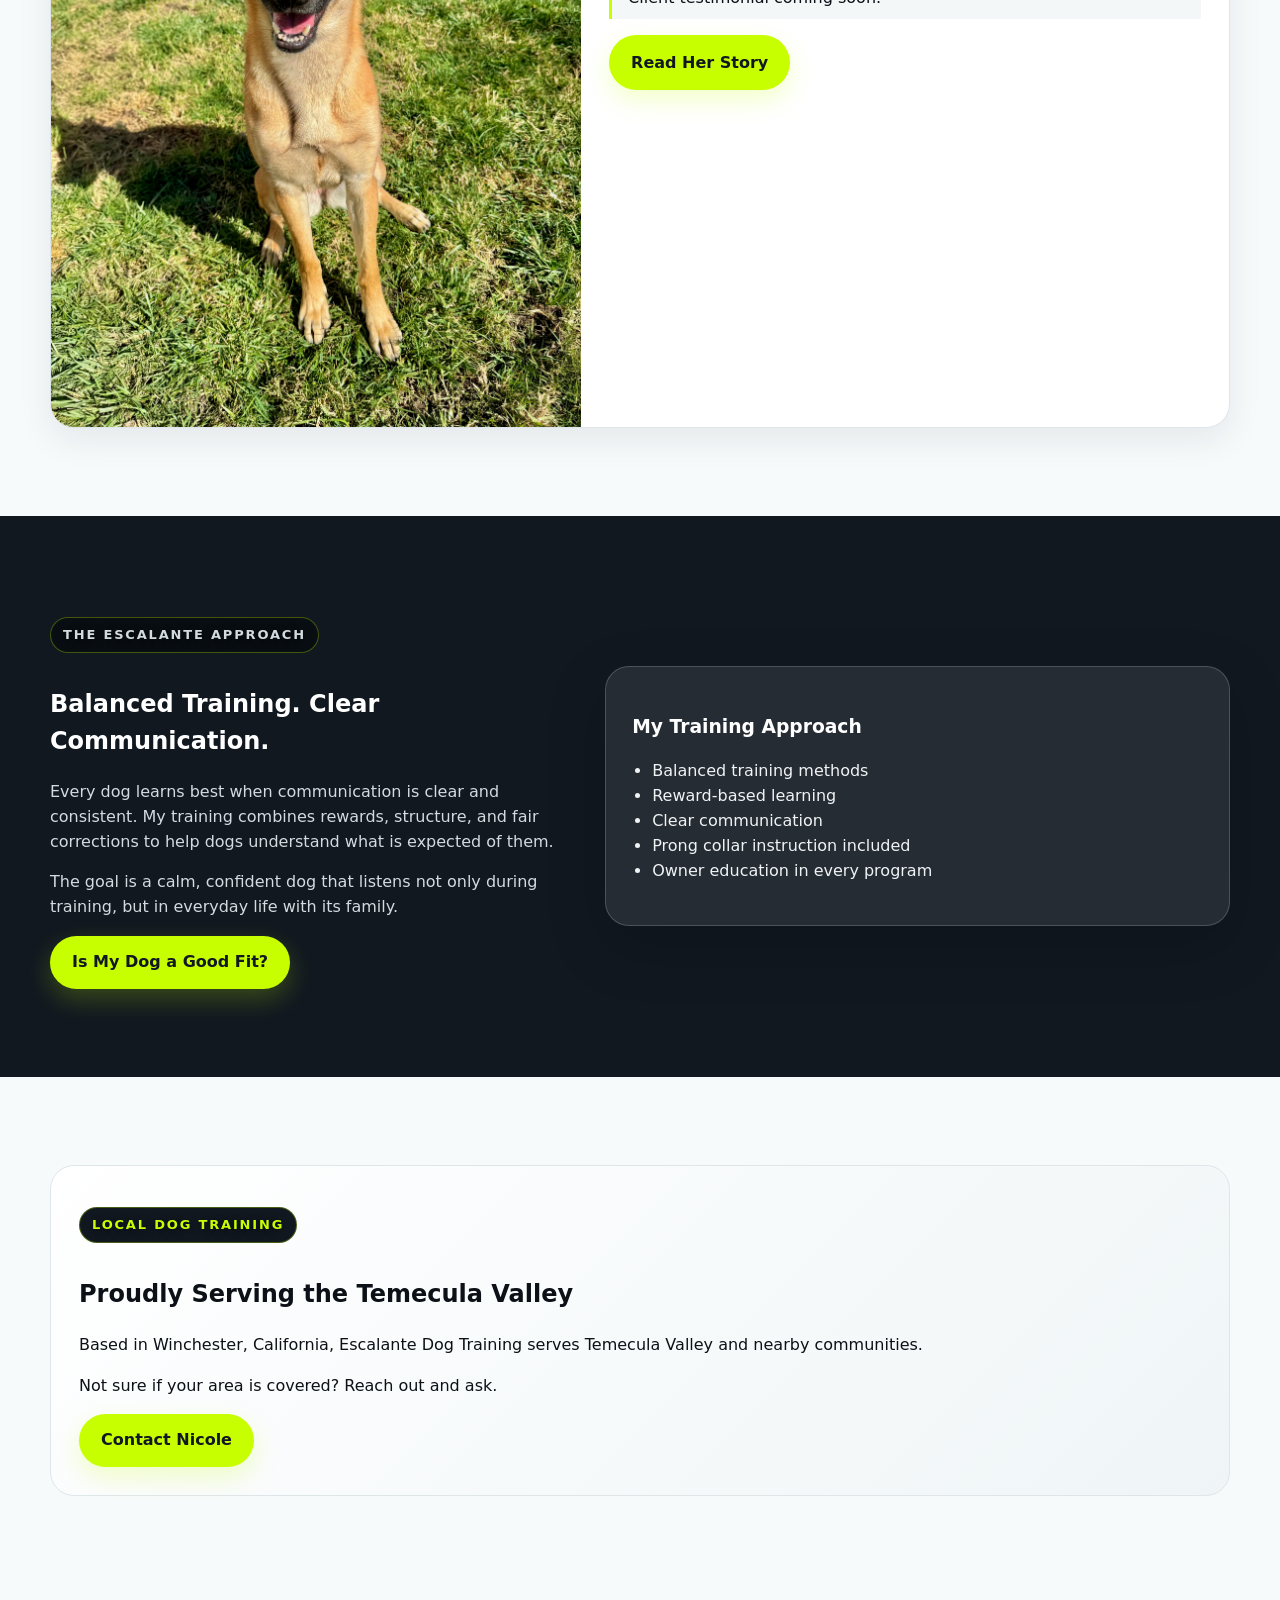
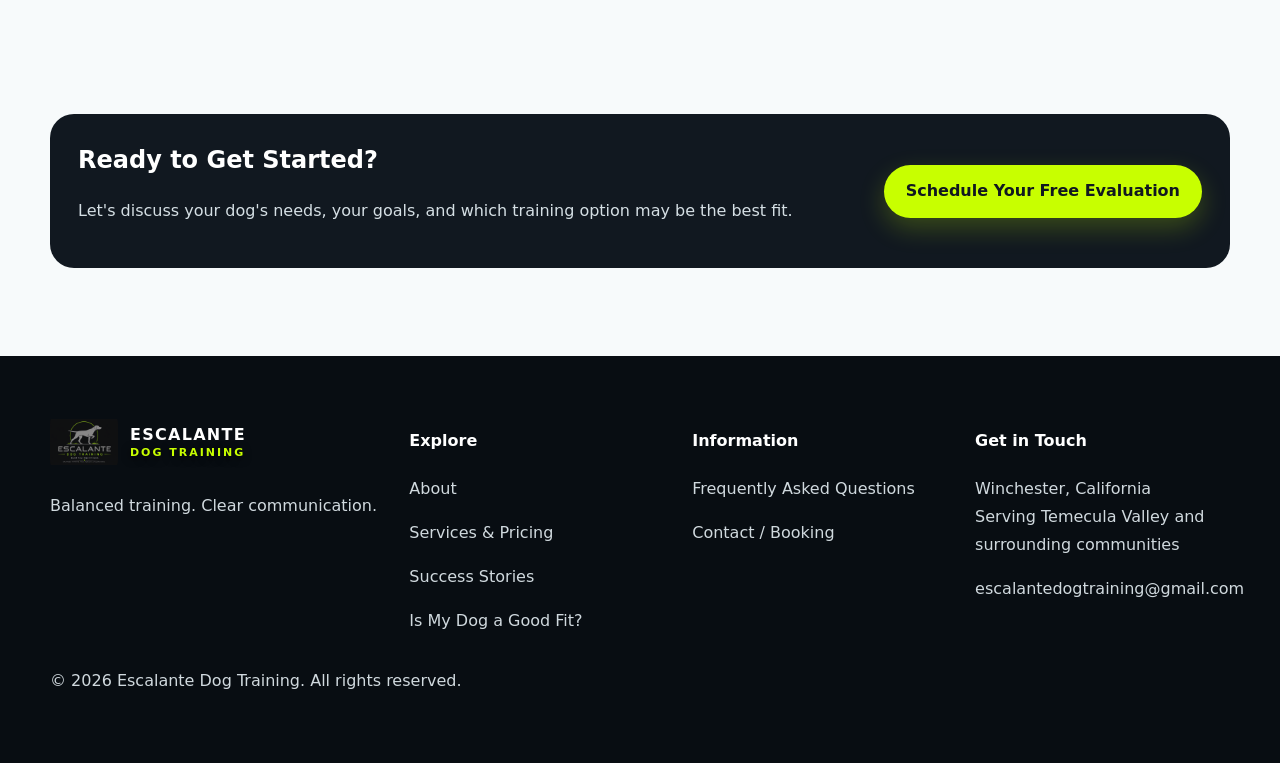
==== commit 53db372f: "Update index.html" ====
--- a/index.html
+++ b/index.html
@@ -191,7 +191,7 @@
           <article class="card pad service-card">
             <h3>Daycare / Boarding</h3>
 
-            <p class="price">$40 / $50</p>
+            <p class="price">$40 - $50</p>
 
             <p>
               Daytime care for $40 per day or overnight boarding for $50 per
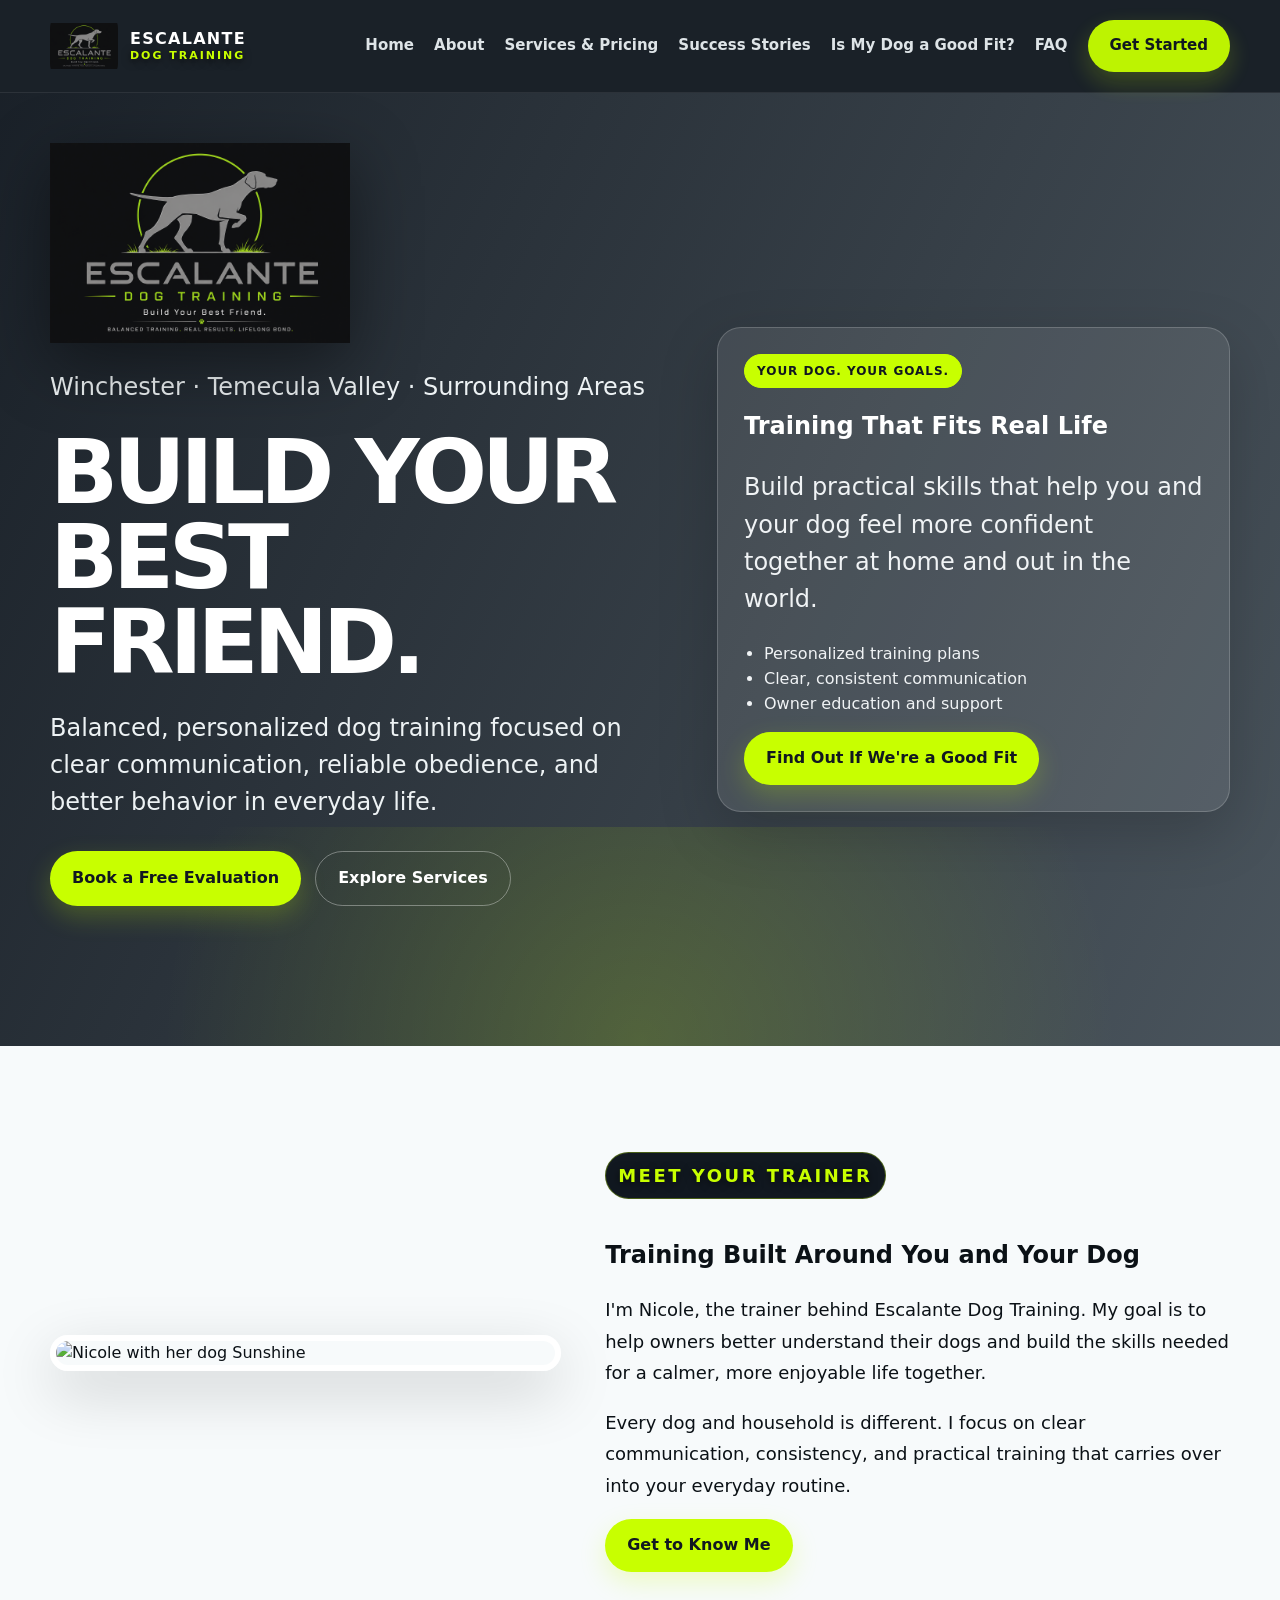
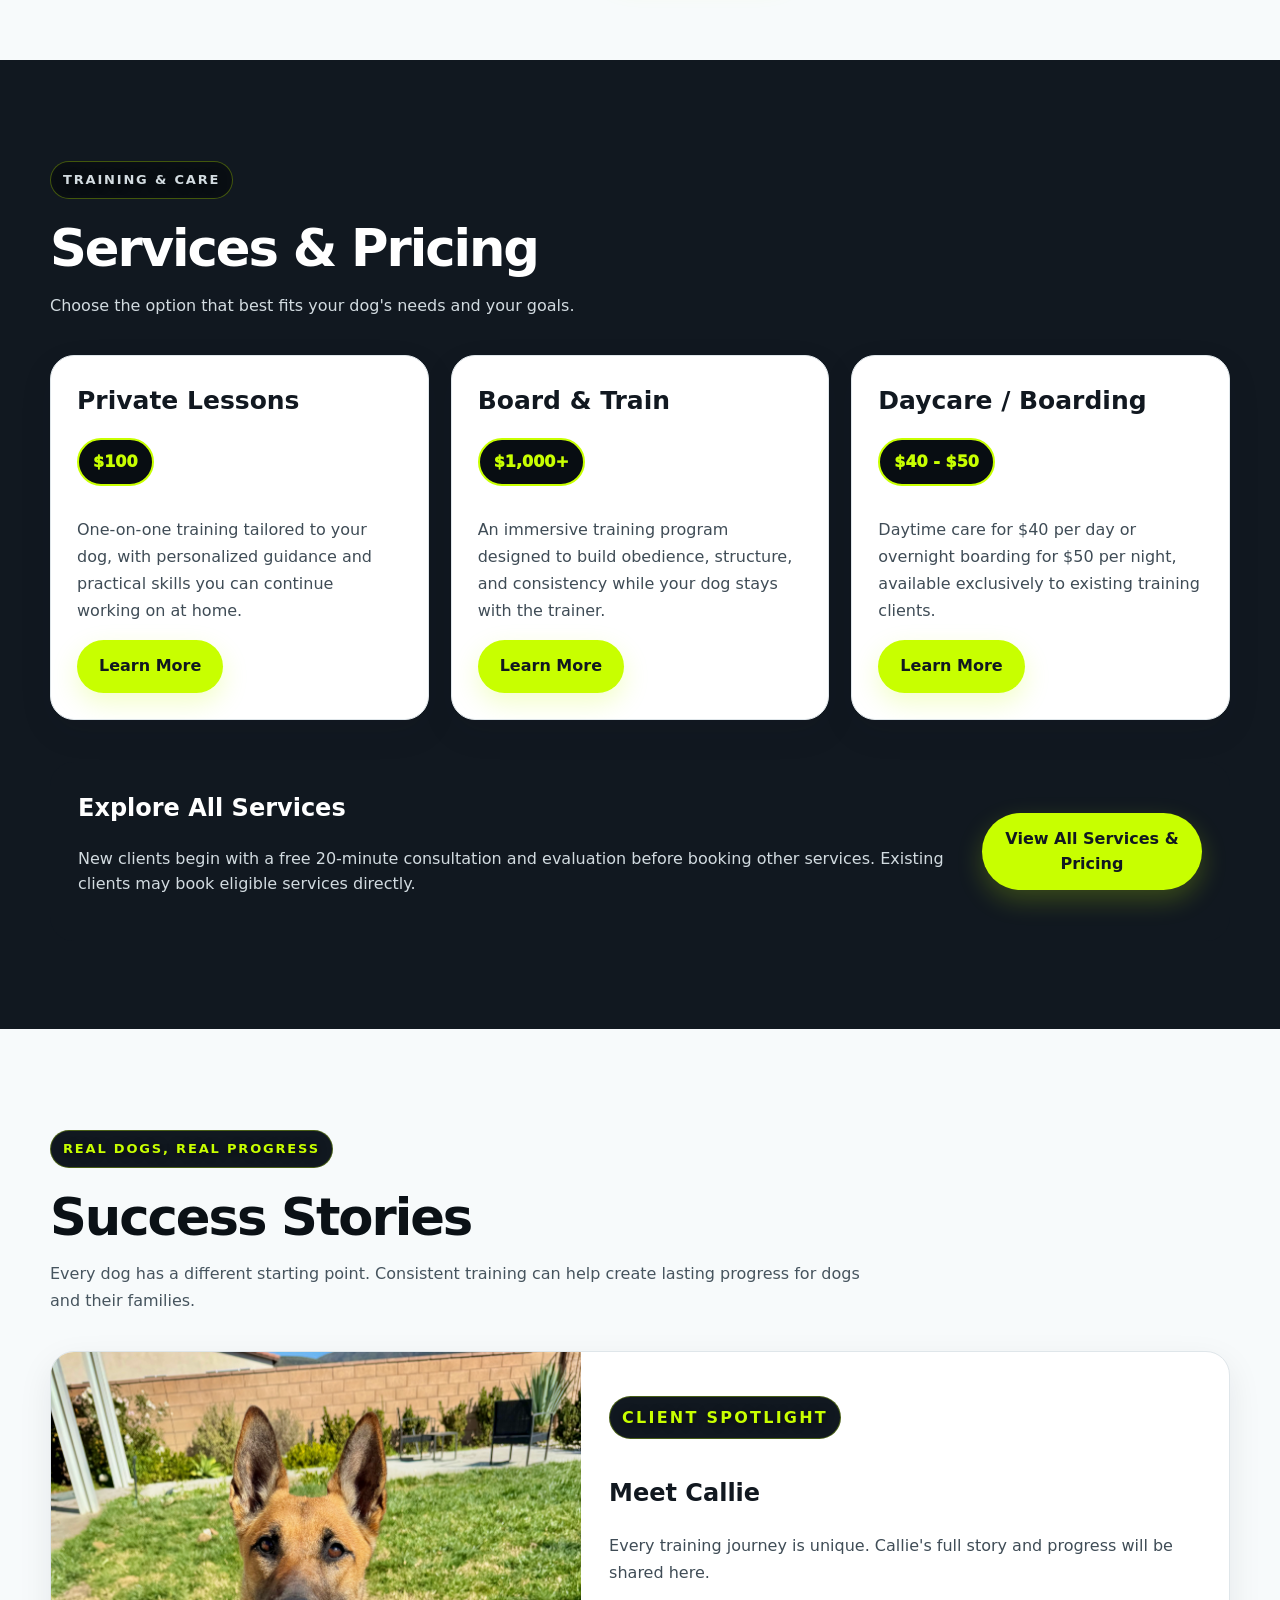
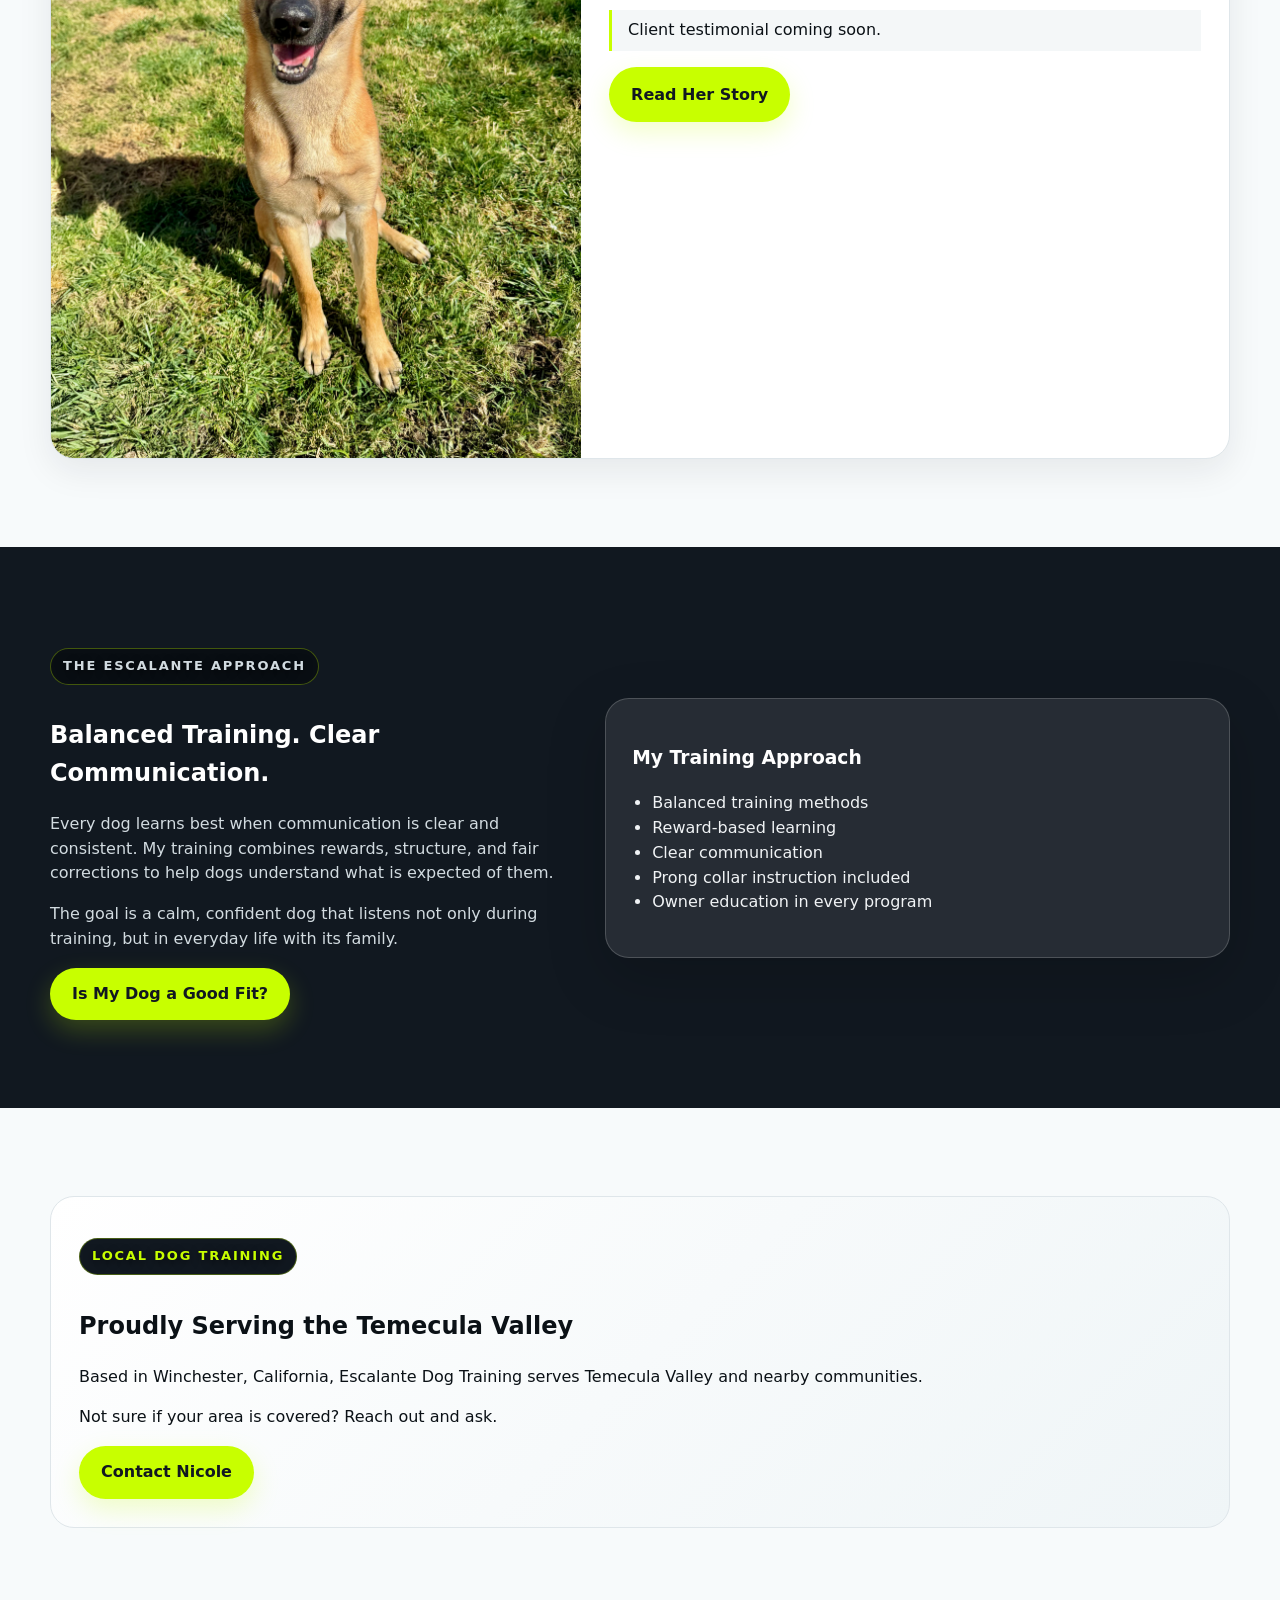
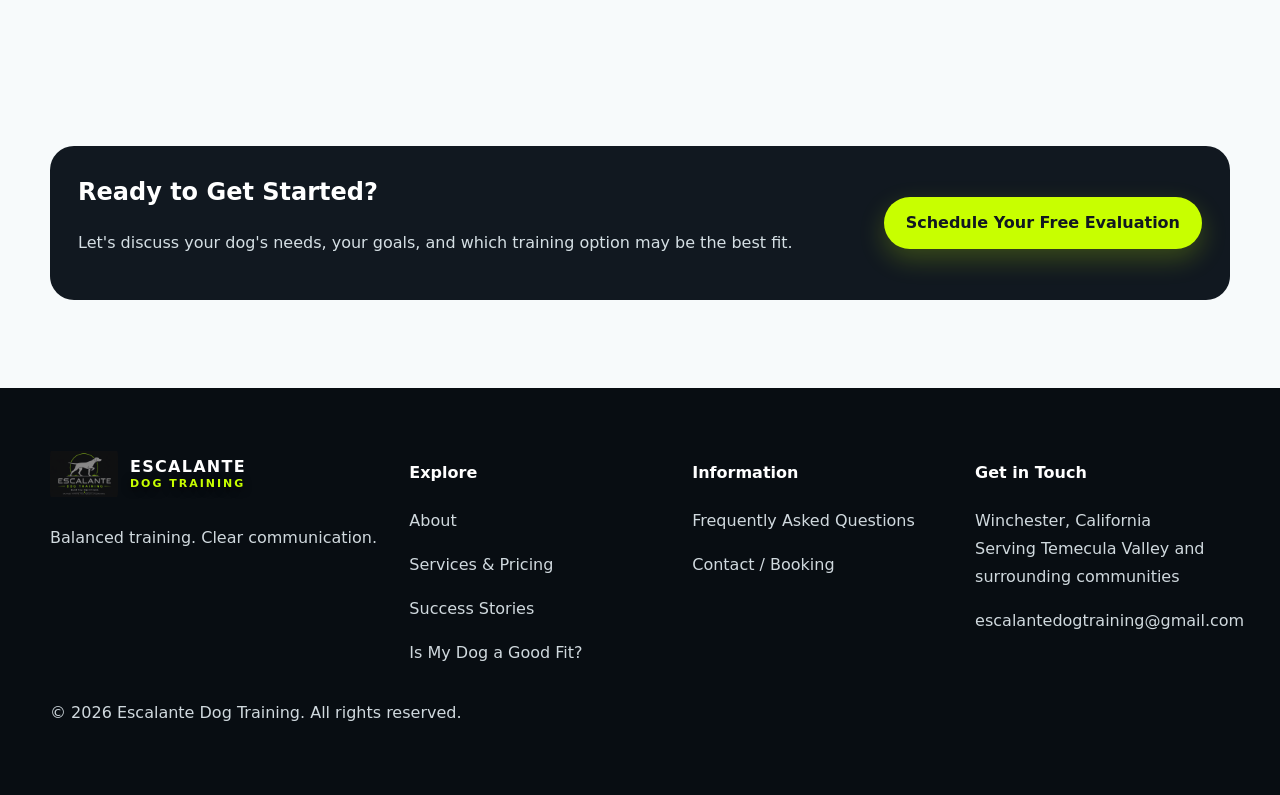
==== commit c3c638b6: "Update index.html" ====
--- a/index.html
+++ b/index.html
@@ -58,12 +58,14 @@
     <section class="hero">
       <div class="container hero-grid">
 
-        <div>
-          <p class="hero-location">
-            Winchester · Temecula Valley · Surrounding Areas
-          </p>
-
-          <h1>Build a Better Relationship With Your Dog.</h1>
+        <div class="hero-main">
+          <img
+            src="assets/images/logo.png"
+            alt="Escalante Dog Training logo"
+            class="hero-logo"
+          >
+          <p class="hero-location">Winchester · Temecula Valley · Surrounding Areas</p>
+          <h1>Build Your Best Friend.</h1>
 
           <p>
             Balanced, personalized dog training focused on clear communication,
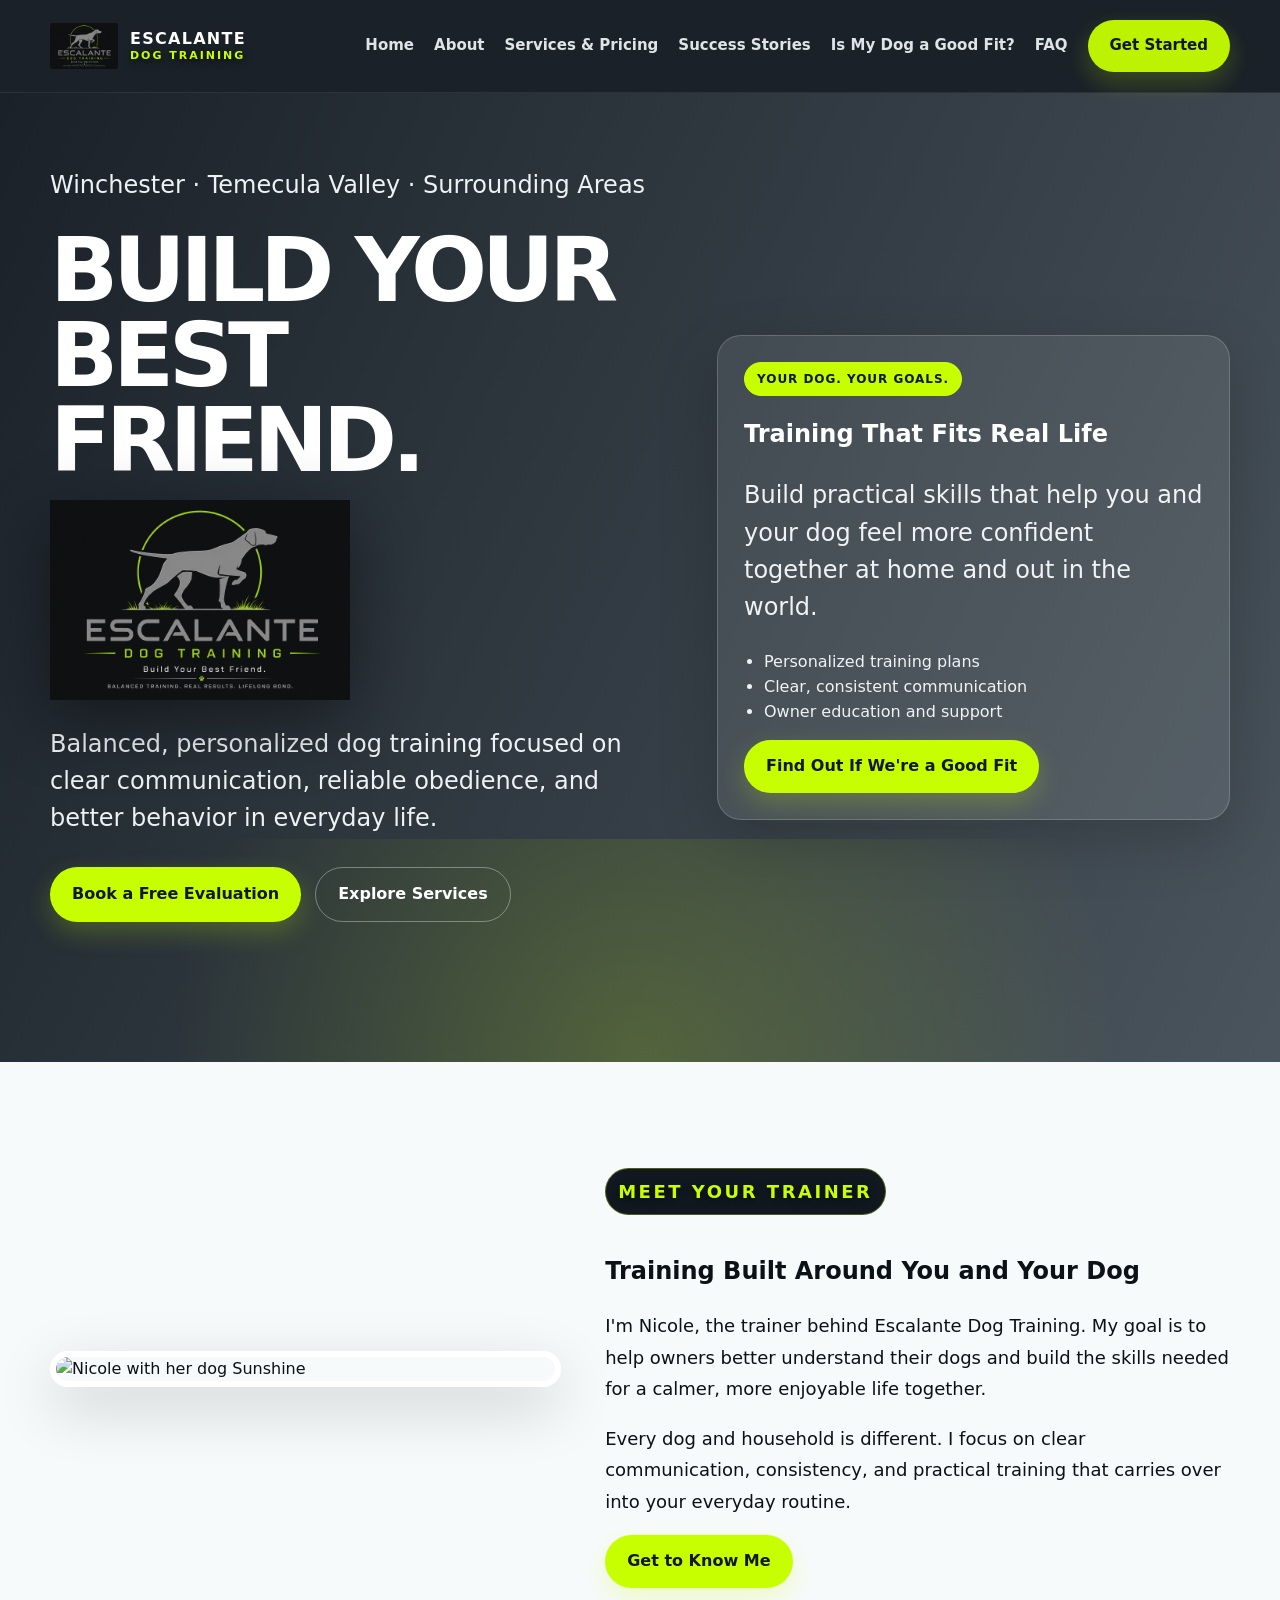
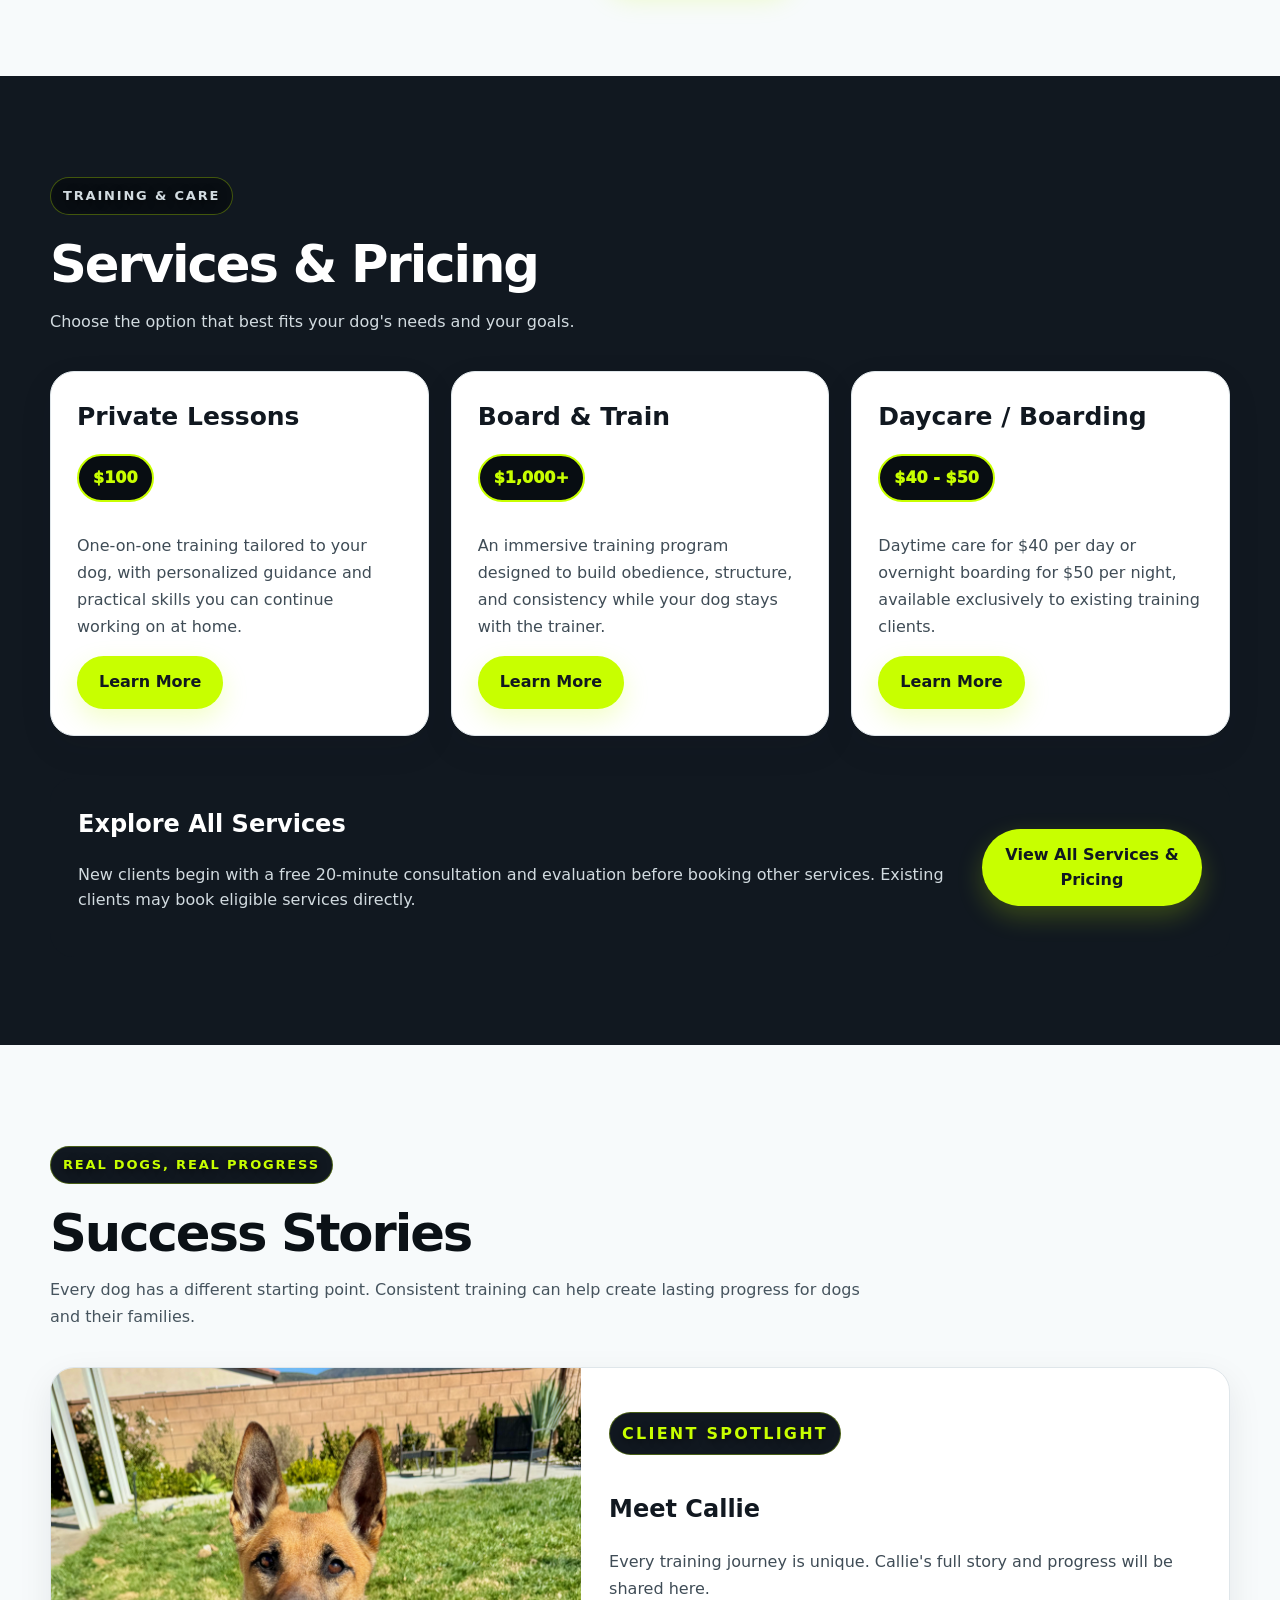
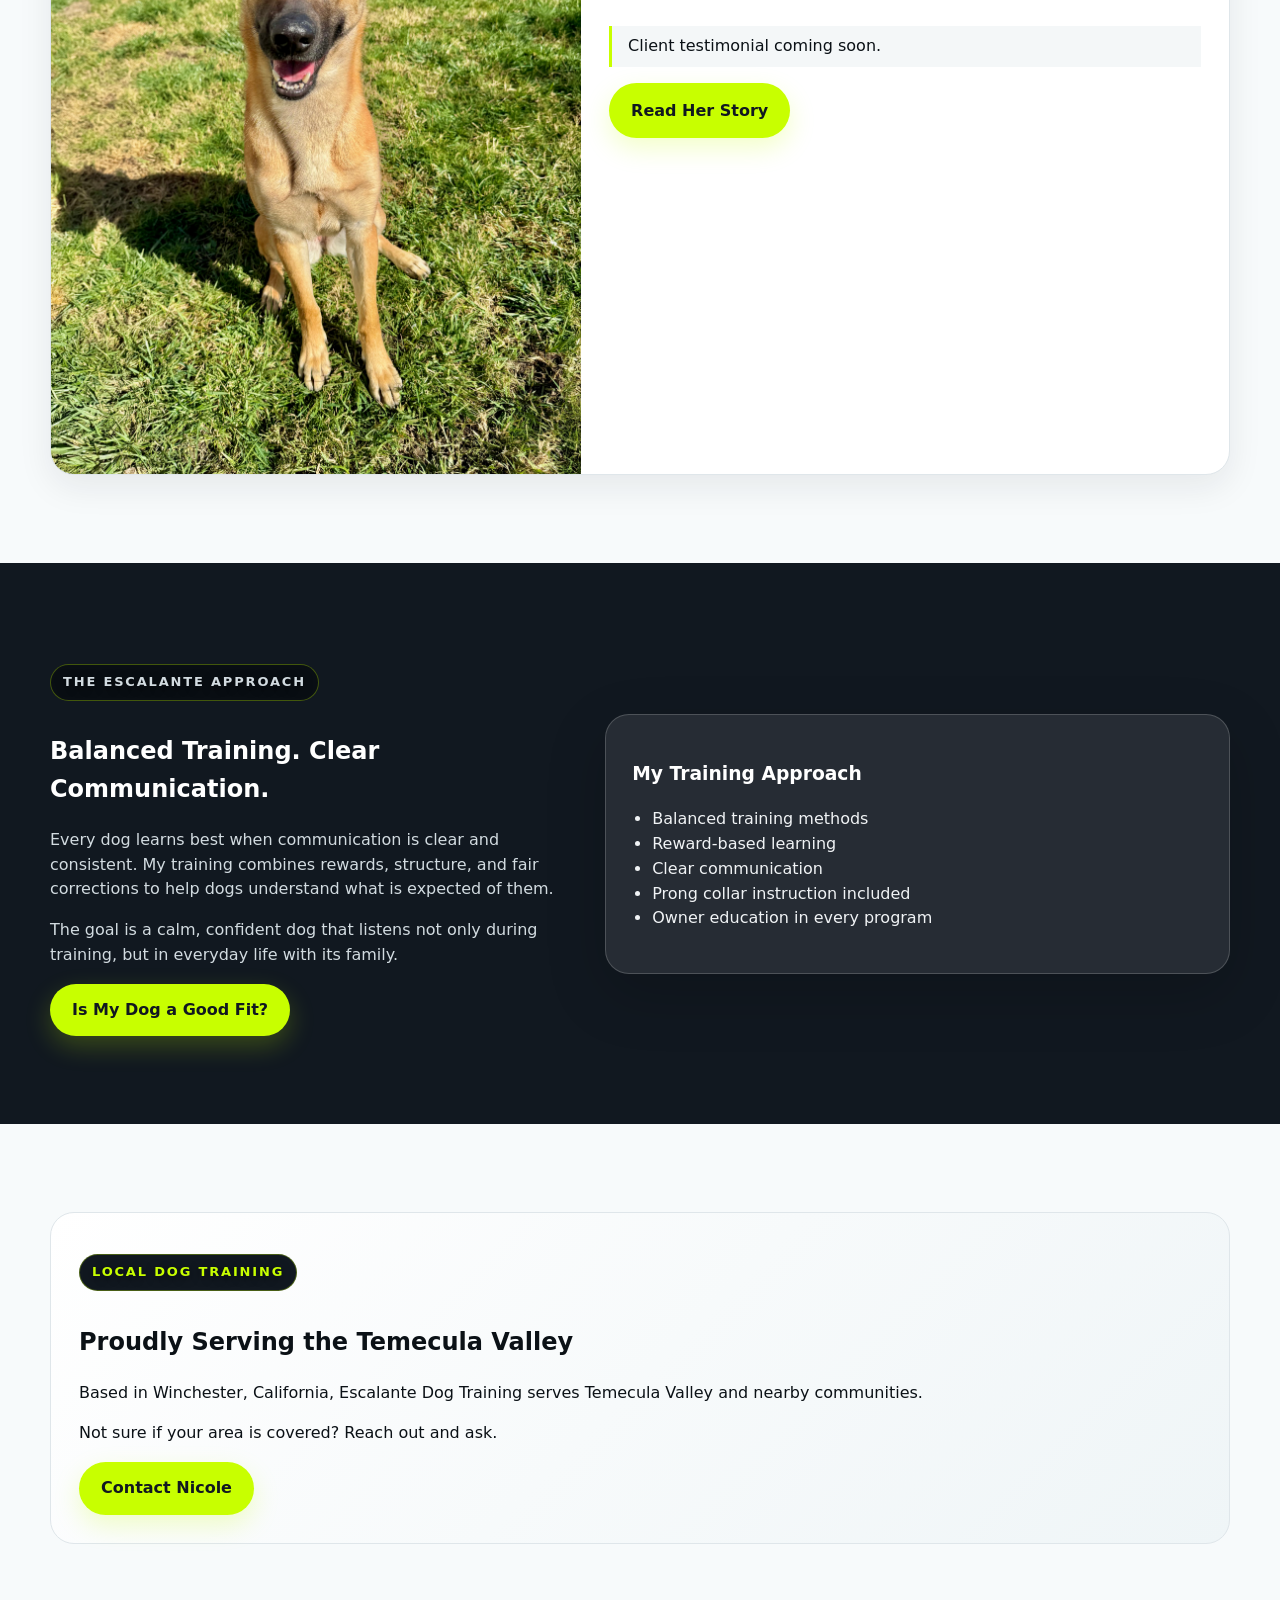
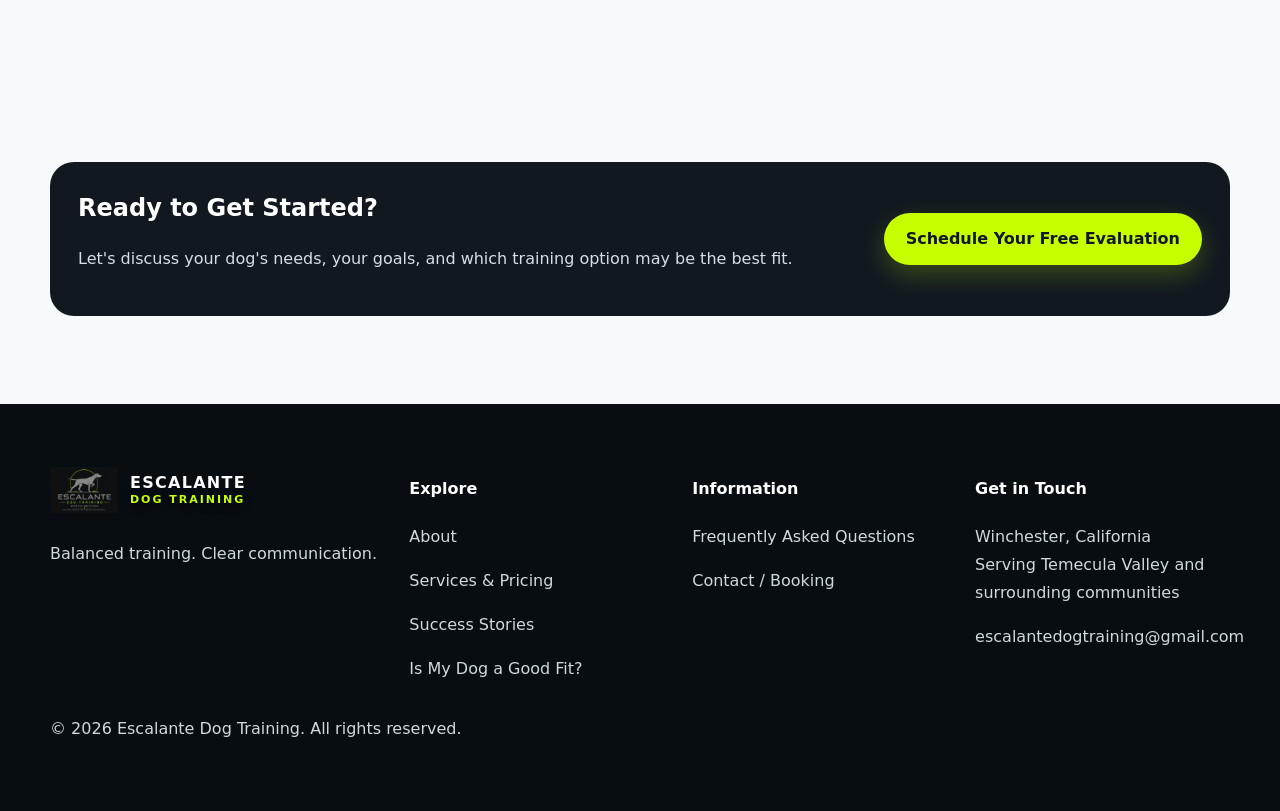
==== commit c775357b: "Update index.html" ====
--- a/index.html
+++ b/index.html
@@ -59,13 +59,16 @@
       <div class="container hero-grid">
 
         <div class="hero-main">
+          
+          <p class="hero-location">Winchester · Temecula Valley · Surrounding Areas</p>
+          
+          <h1>Build Your Best Friend.</h1>
+
           <img
             src="assets/images/logo.png"
             alt="Escalante Dog Training logo"
             class="hero-logo"
           >
-          <p class="hero-location">Winchester · Temecula Valley · Surrounding Areas</p>
-          <h1>Build Your Best Friend.</h1>
 
           <p>
             Balanced, personalized dog training focused on clear communication,
--- a/assets/css/style.css
+++ b/assets/css/style.css
@@ -1312,5 +1312,28 @@
      }
    }
 
-
-}
+         /* Large logo in the homepage hero */
+      .hero-main {
+        display: flex;
+        flex-direction: column;
+        align-items: flex-start;
+      }
+      
+      .hero-logo {
+        display: block;
+        width: min(100%, 340px);
+        height: auto;
+        object-fit: contain;
+        margin: 0 0 24px;
+      }
+      
+      /* Keep the large logo and headline balanced on mobile */
+      @media (max-width: 520px) {
+        .hero-logo {
+          width: min(85%, 280px);
+          margin-bottom: 18px;
+        }
+      }
+
+
+}
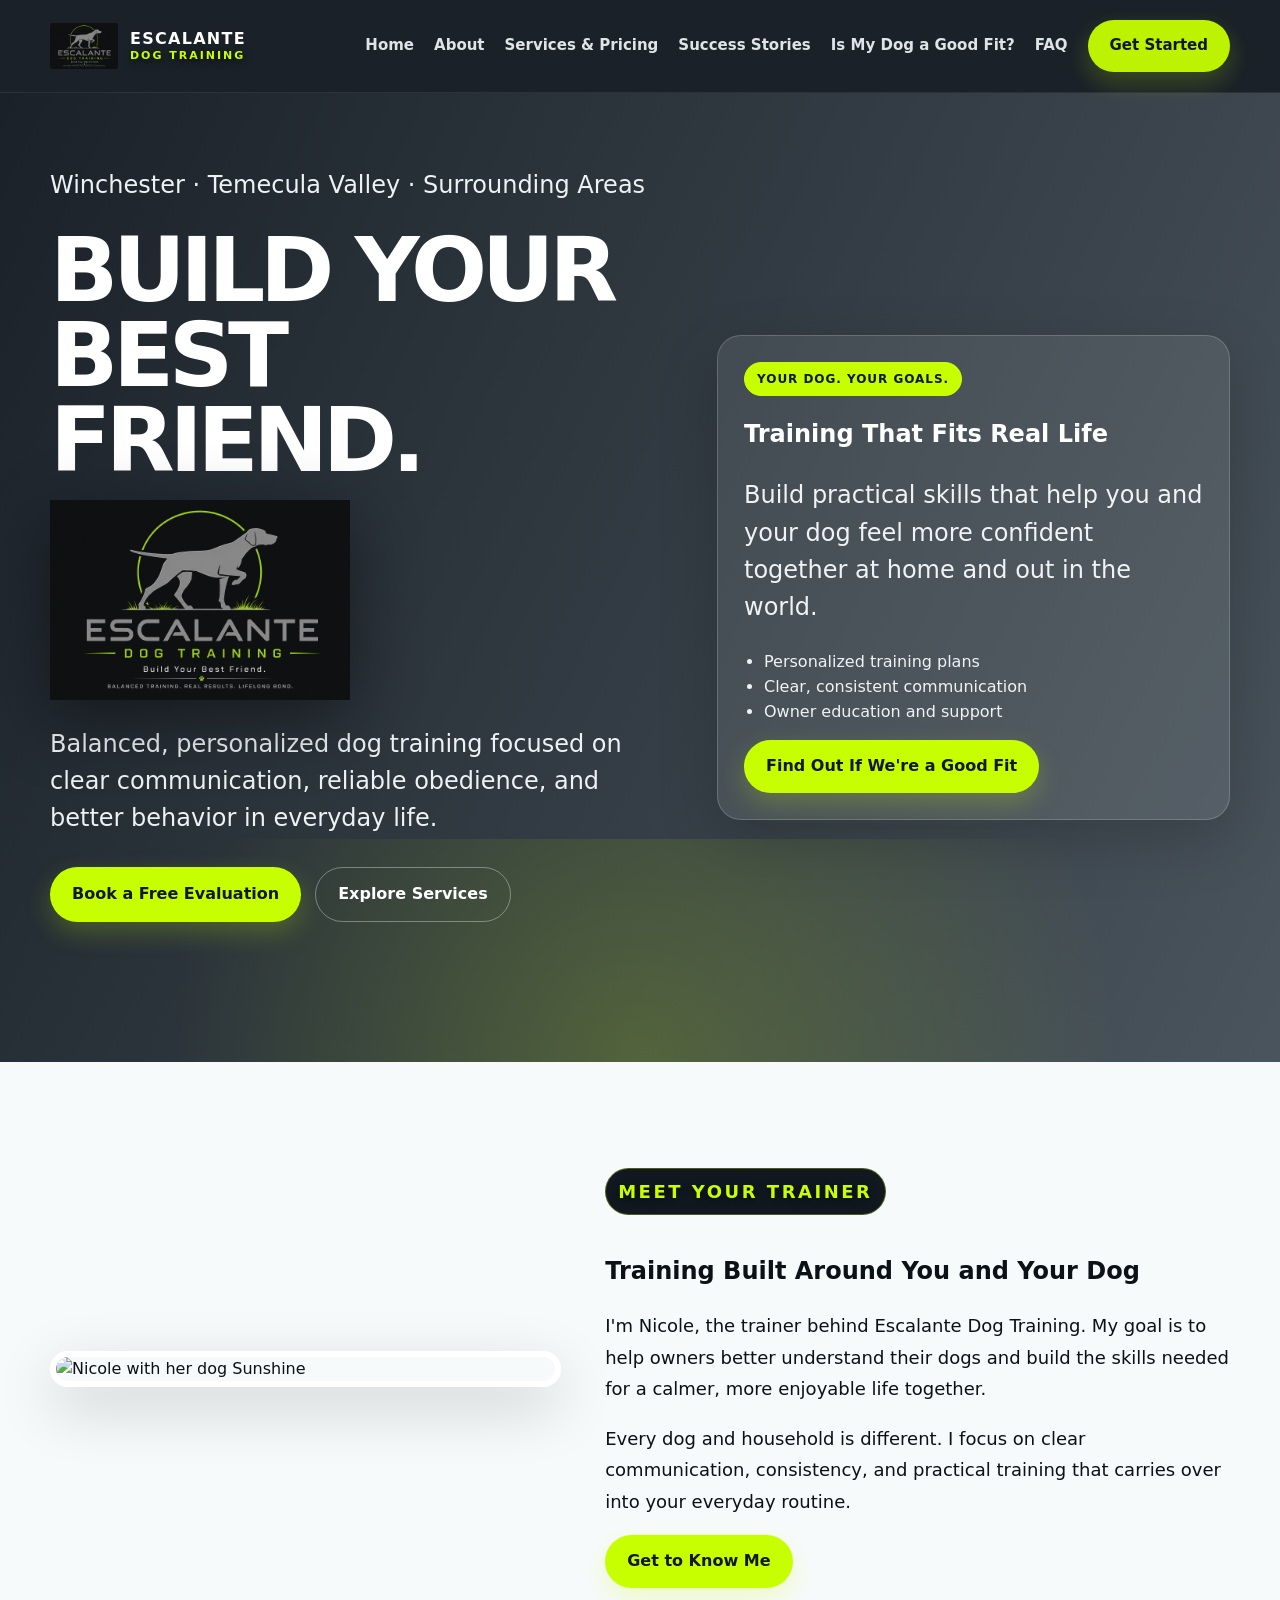
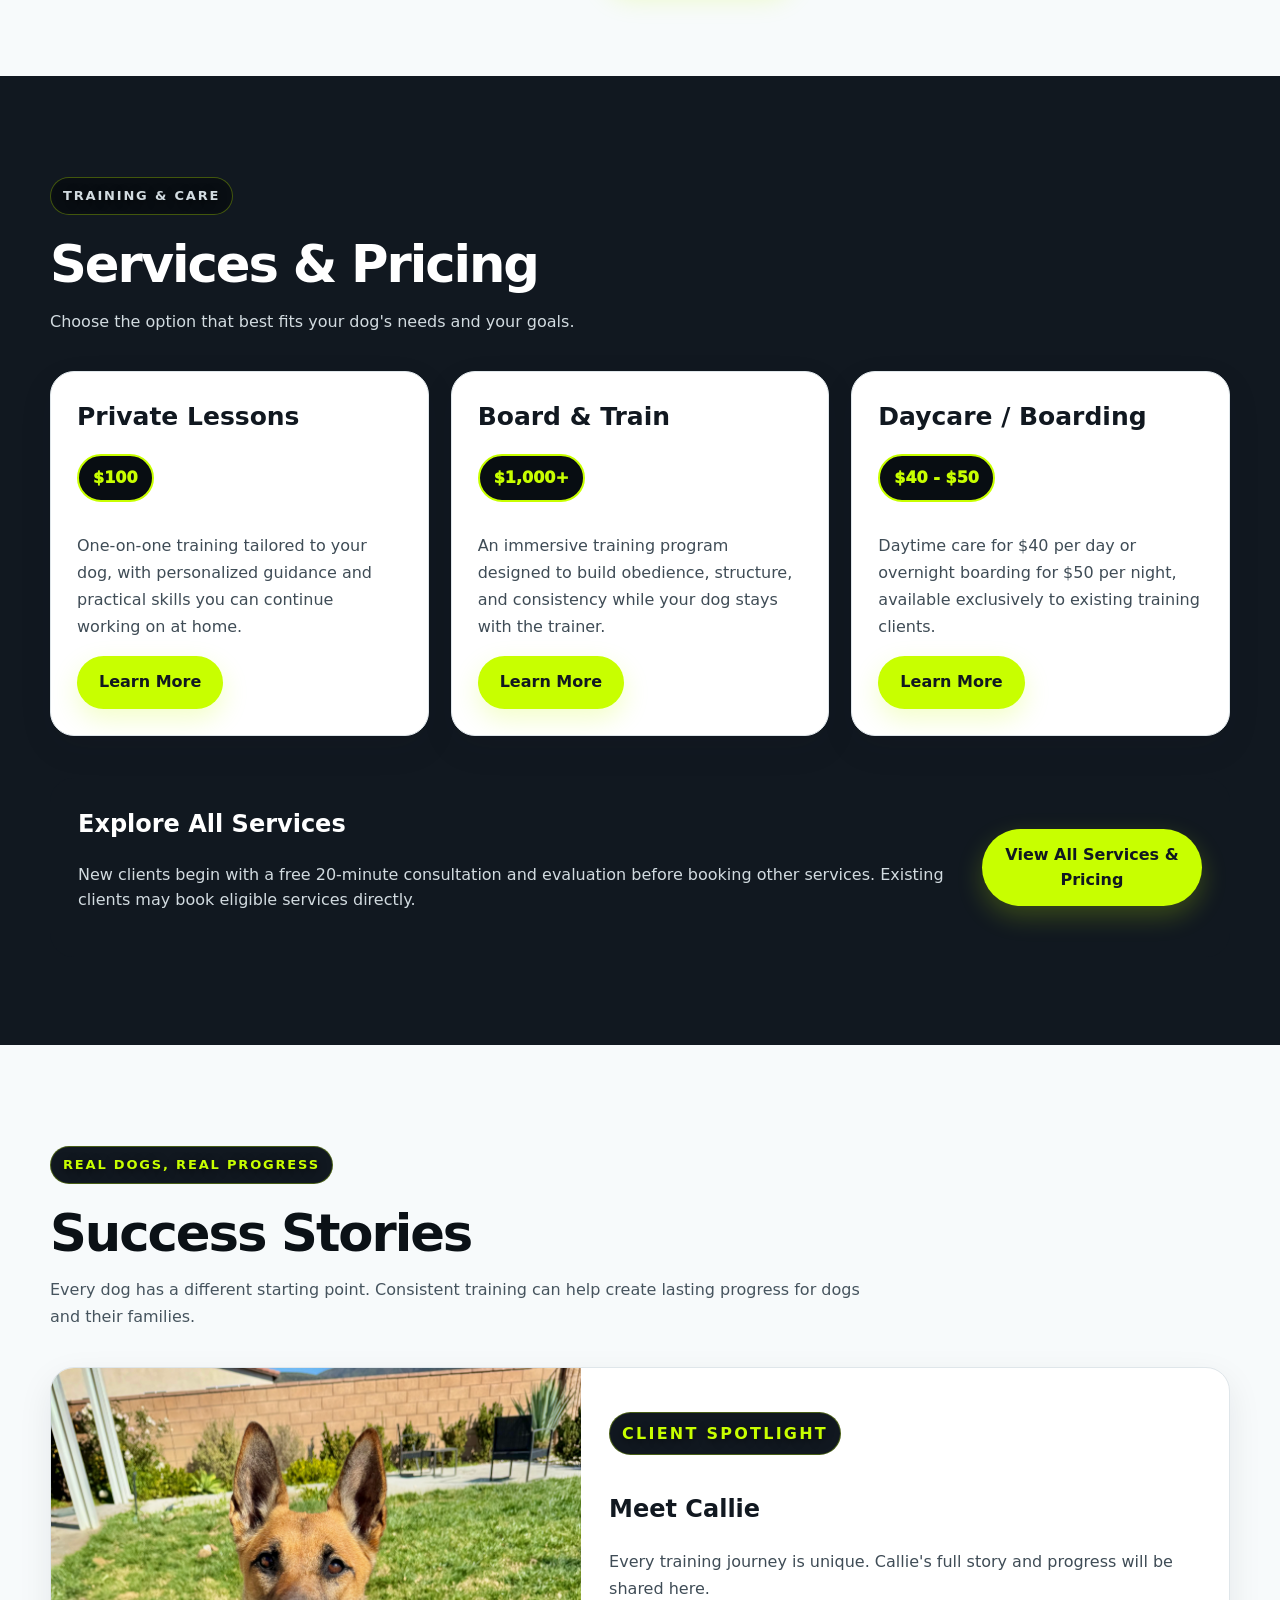
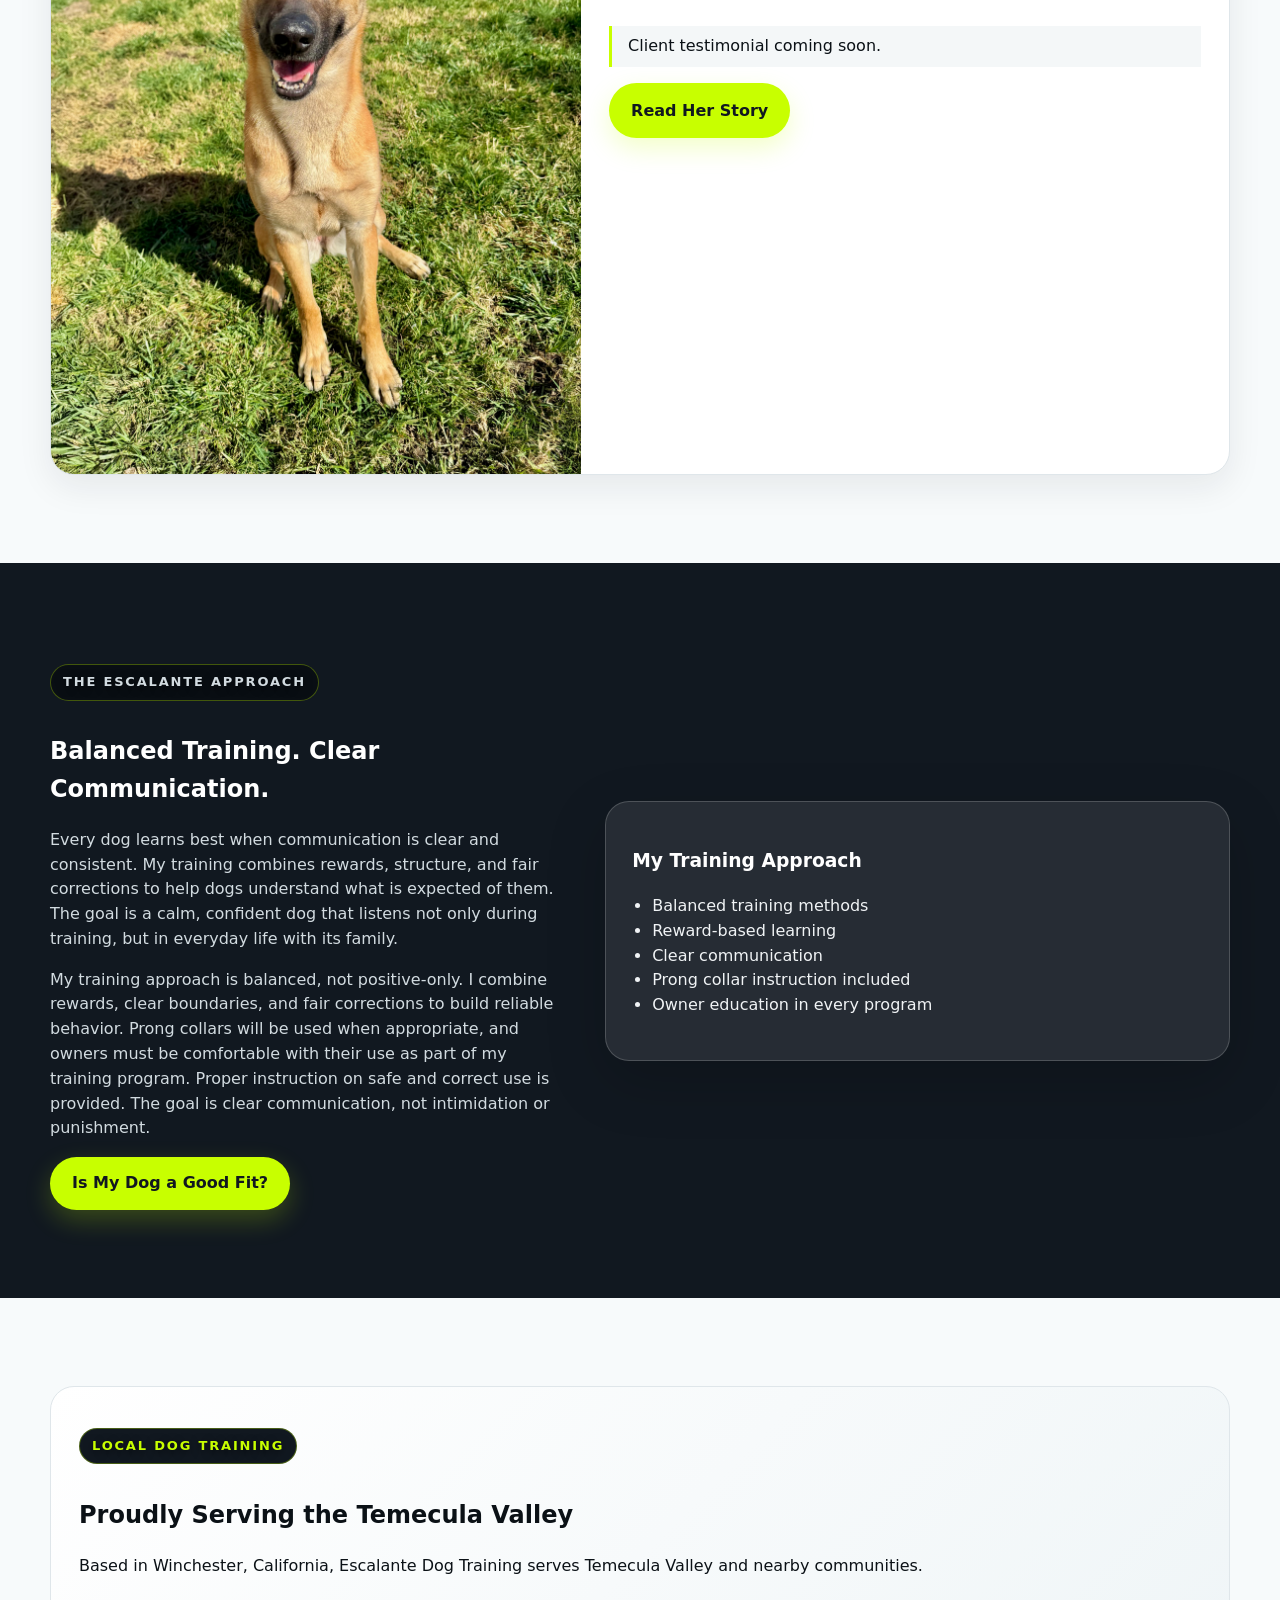
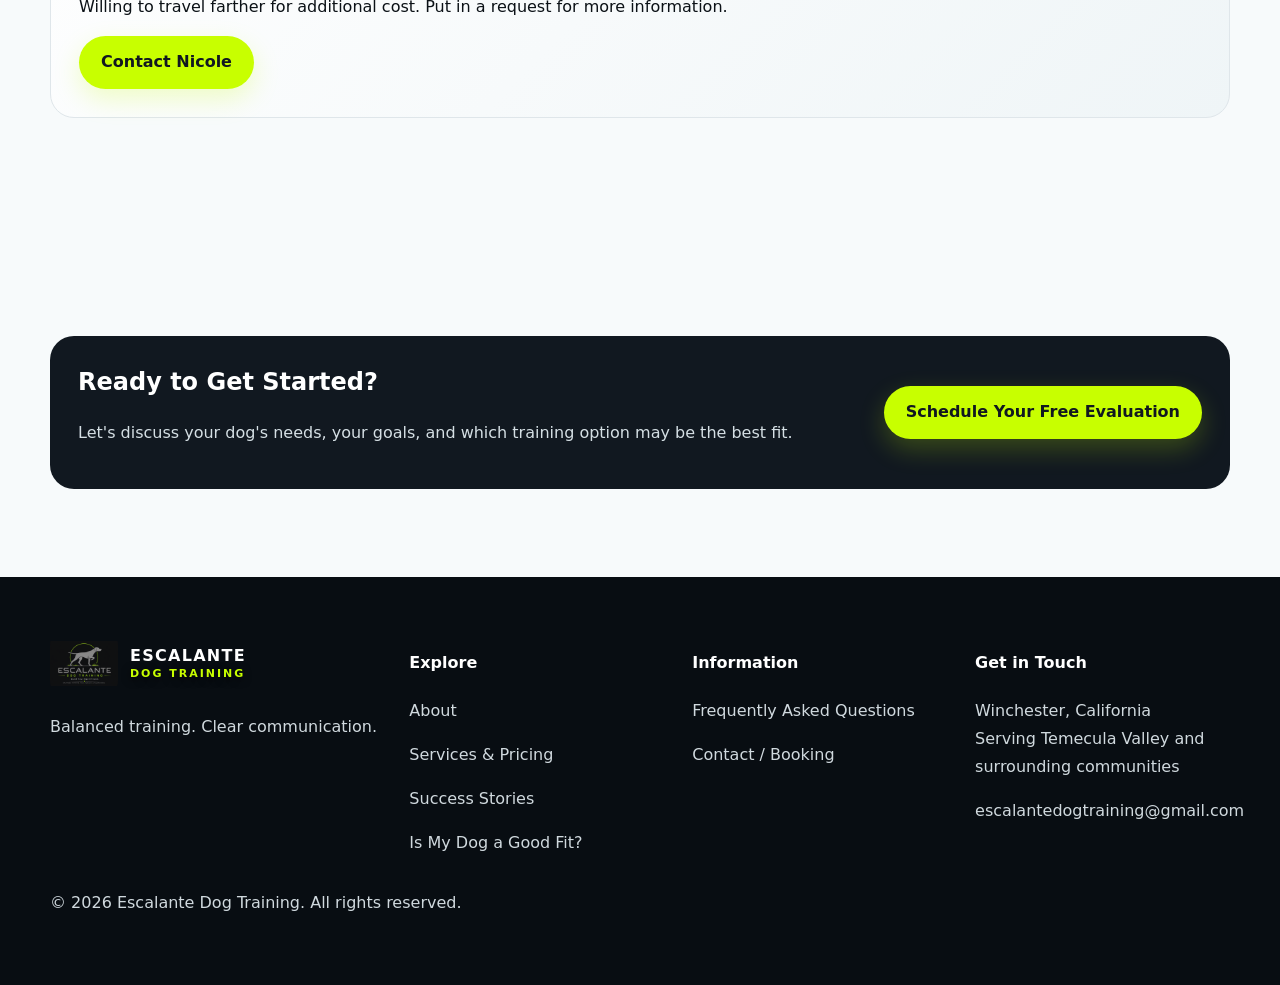
==== commit 7f7cd6b7: "Update index.html" ====
--- a/index.html
+++ b/index.html
@@ -293,12 +293,16 @@
           <p>
             Every dog learns best when communication is clear and consistent.
             My training combines rewards, structure, and fair corrections to
-            help dogs understand what is expected of them.
-          </p>
-
-          <p>
-            The goal is a calm, confident dog that listens not only during
+            help dogs understand what is expected of them. The goal is a calm, confident dog that listens not only during
             training, but in everyday life with its family.
+          </p>
+
+          <p>
+            My training approach is balanced, not positive-only. I combine rewards, clear boundaries, and fair corrections to 
+            build reliable behavior. Prong collars will be used when appropriate, and owners must be comfortable with their use
+            as part of my training program. Proper instruction on safe and correct use is provided. 
+            The goal is clear communication, not intimidation or punishment.
+            
           </p>
 
           <a href="fit.html" class="btn">
@@ -337,7 +341,7 @@
           </p>
 
           <p>
-            Not sure if your area is covered? Reach out and ask.
+            Willing to travel farther for additional cost. Put in a request for more information. 
           </p>
 
           <a href="contact.html" class="btn">
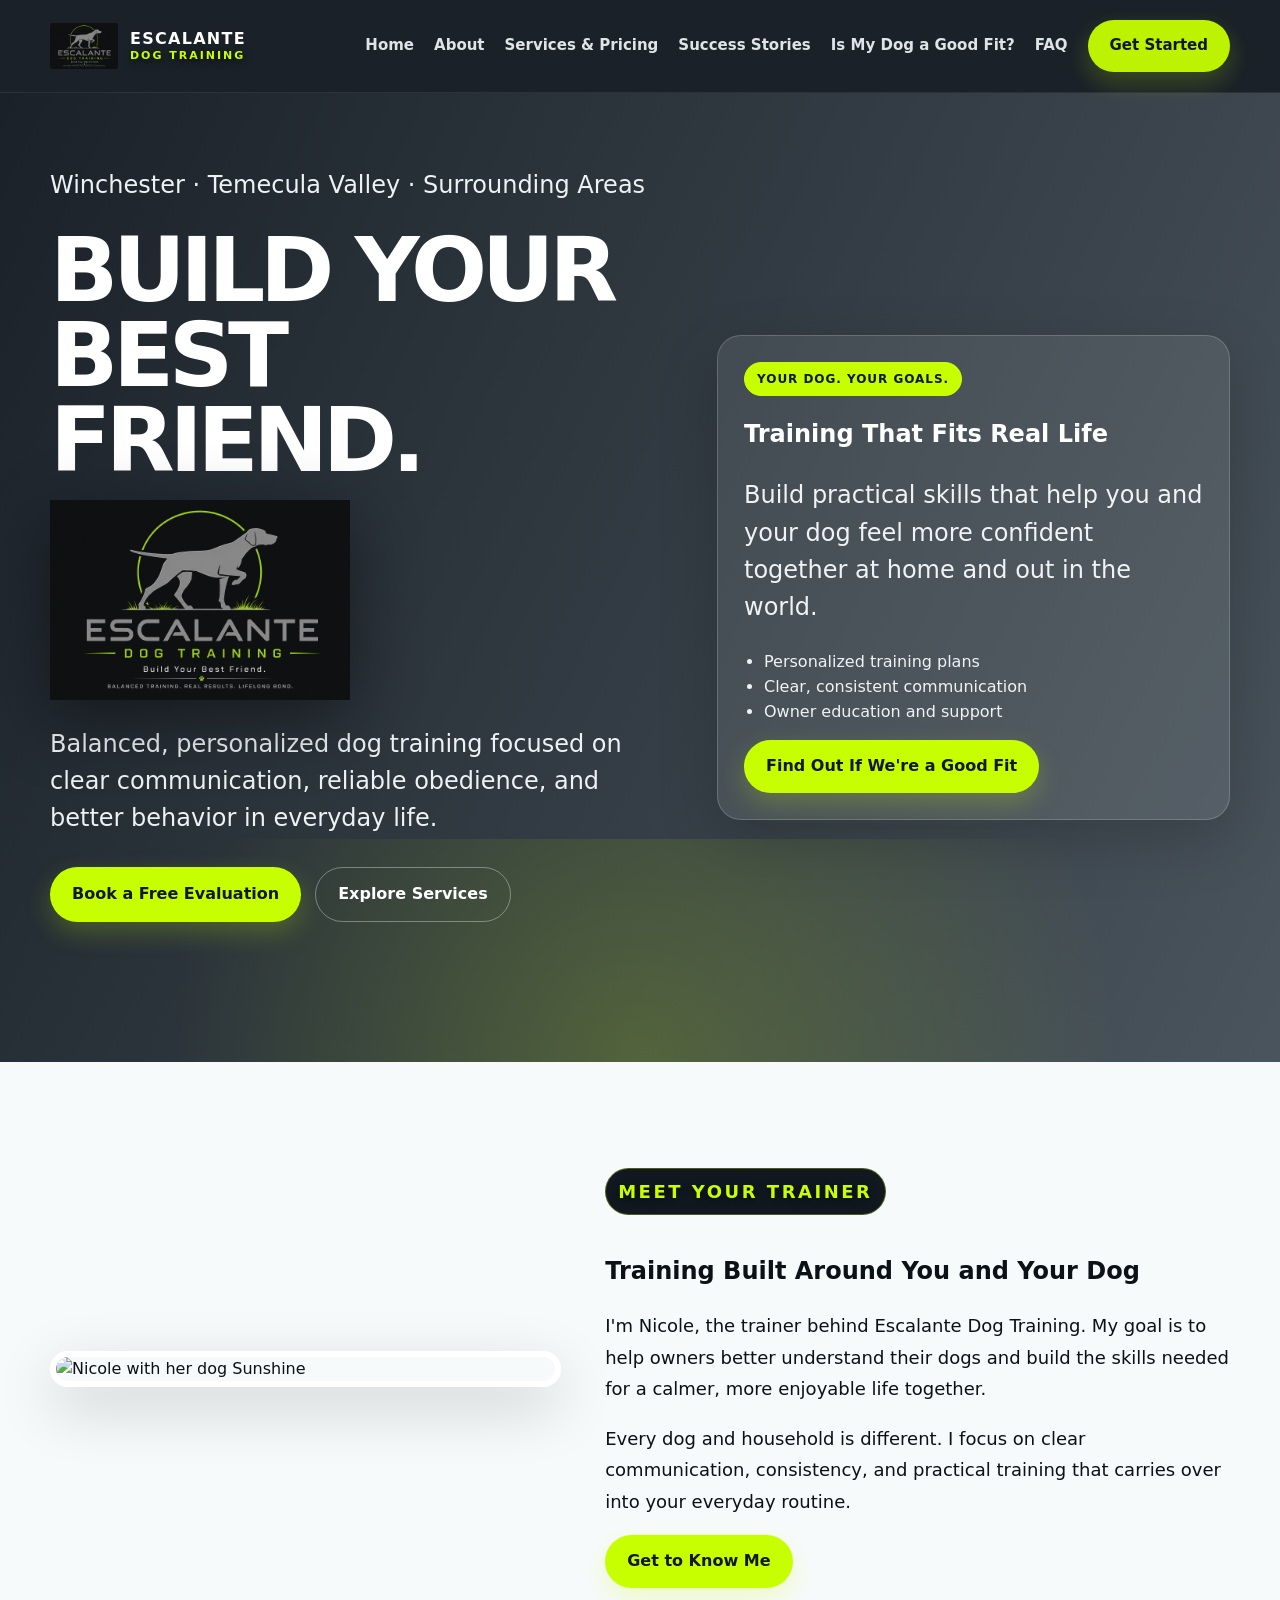
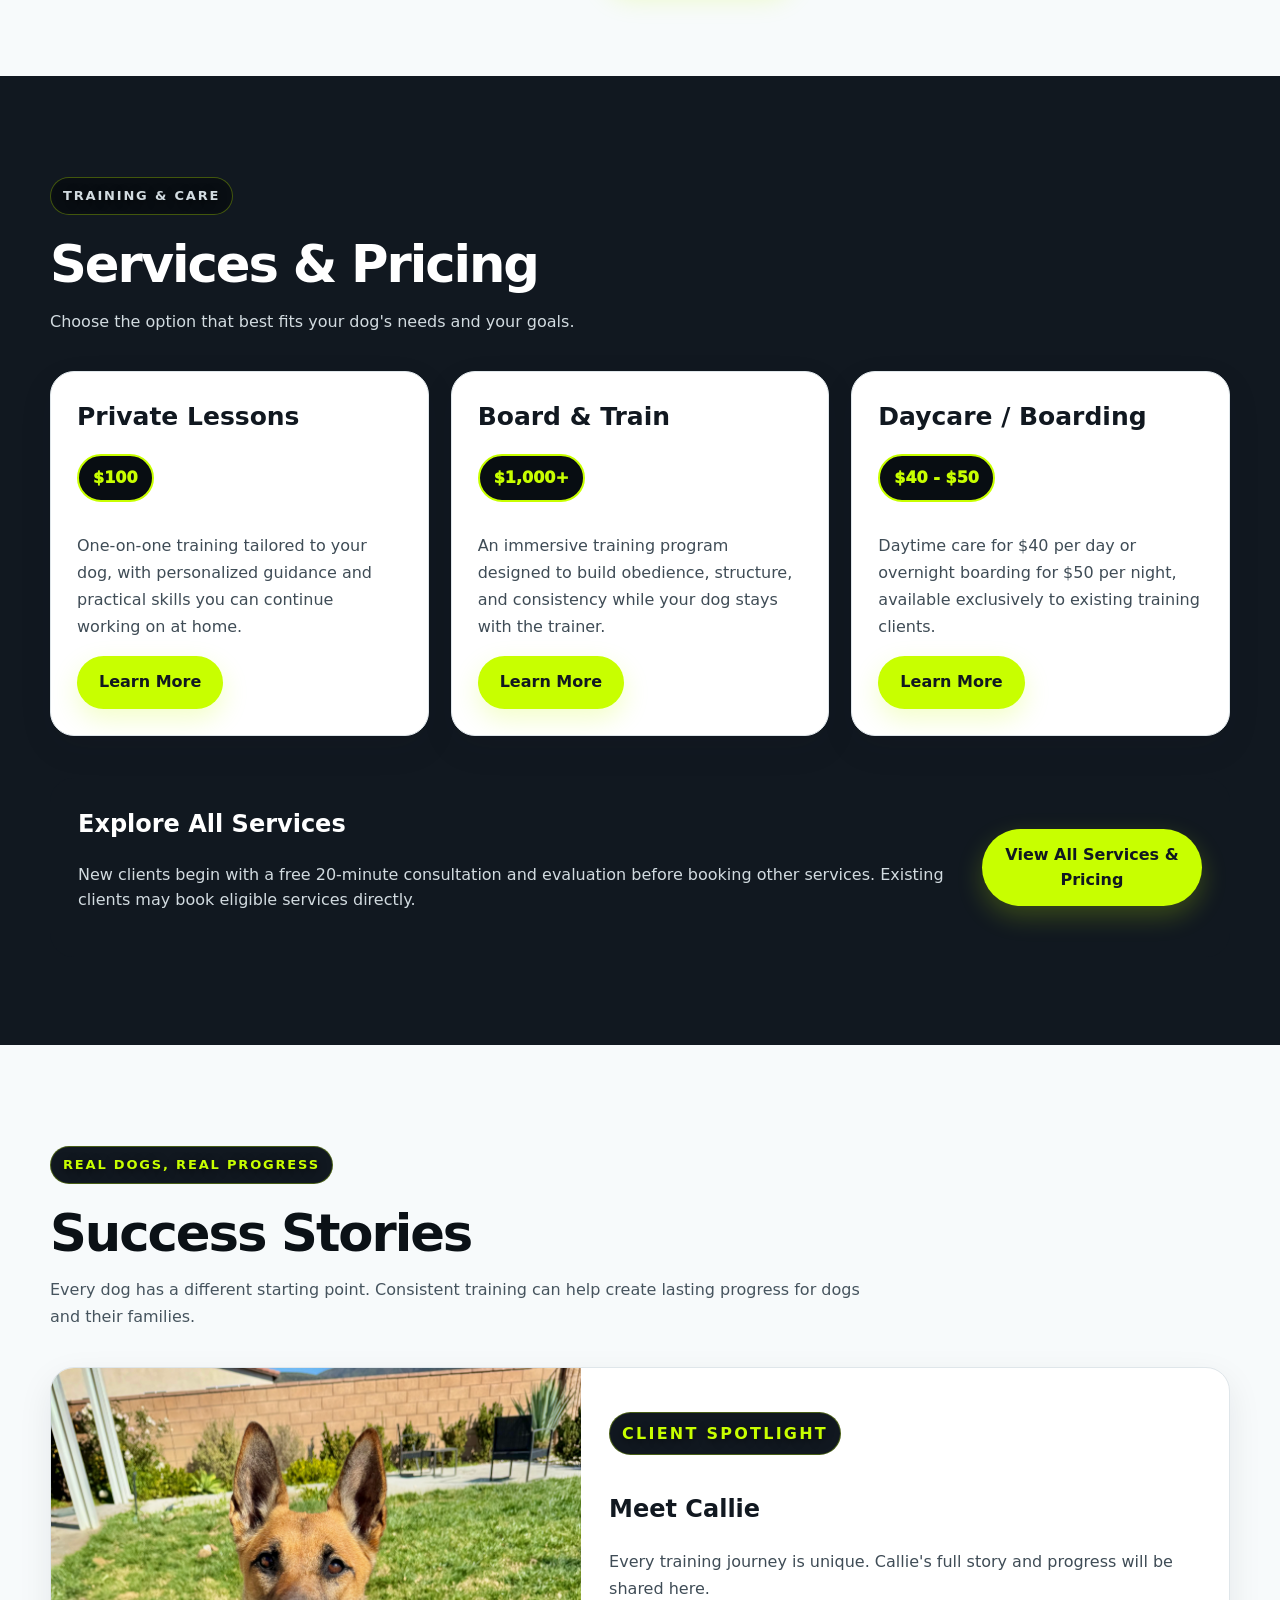
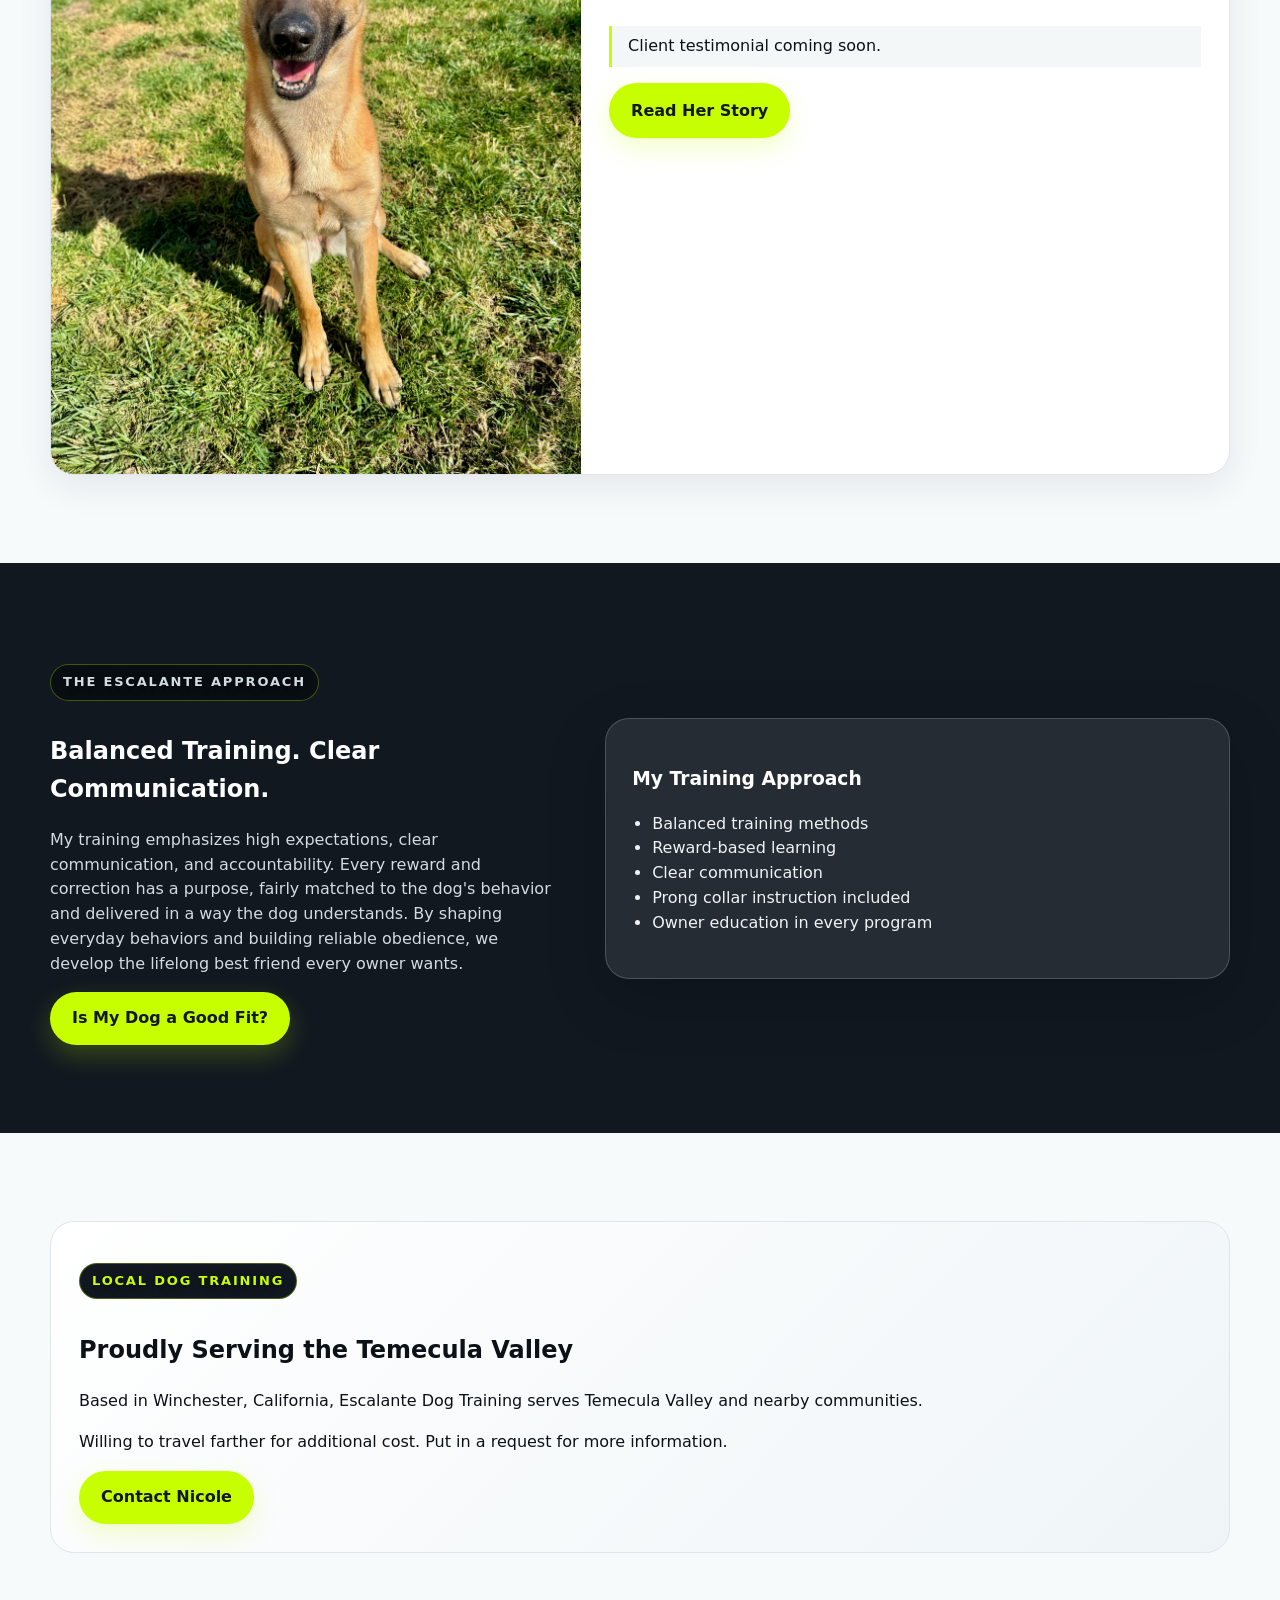
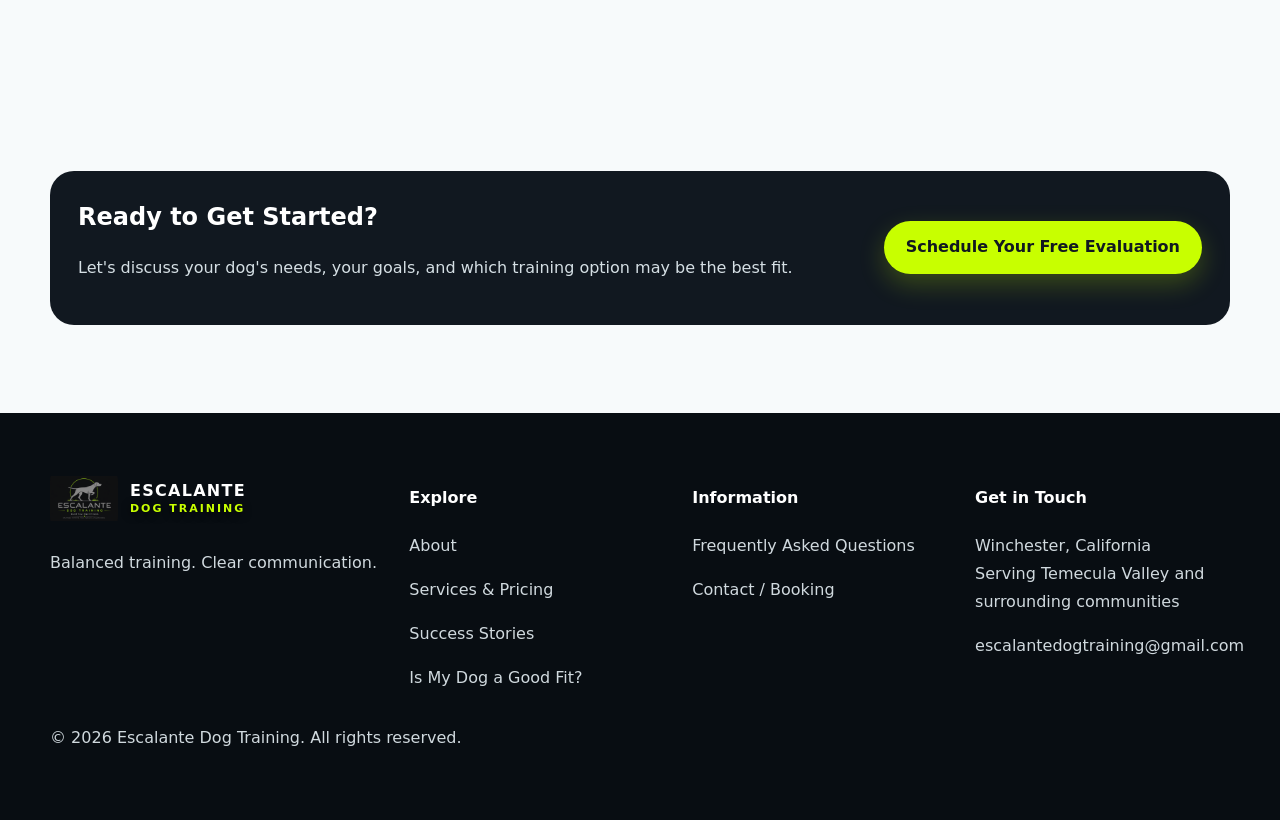
==== commit 1c02e2fd: "Update index.html" ====
--- a/index.html
+++ b/index.html
@@ -291,17 +291,10 @@
           <h2>Balanced Training. Clear Communication.</h2>
 
           <p>
-            Every dog learns best when communication is clear and consistent.
-            My training combines rewards, structure, and fair corrections to
-            help dogs understand what is expected of them. The goal is a calm, confident dog that listens not only during
-            training, but in everyday life with its family.
-          </p>
-
-          <p>
-            My training approach is balanced, not positive-only. I combine rewards, clear boundaries, and fair corrections to 
-            build reliable behavior. Prong collars will be used when appropriate, and owners must be comfortable with their use
-            as part of my training program. Proper instruction on safe and correct use is provided. 
-            The goal is clear communication, not intimidation or punishment.
+            My training emphasizes high expectations, clear communication, and accountability. 
+            Every reward and correction has a purpose, fairly matched to the dog's behavior and delivered
+            in a way the dog understands. By shaping everyday behaviors and building reliable obedience,
+            we develop the lifelong best friend every owner wants.
             
           </p>
 
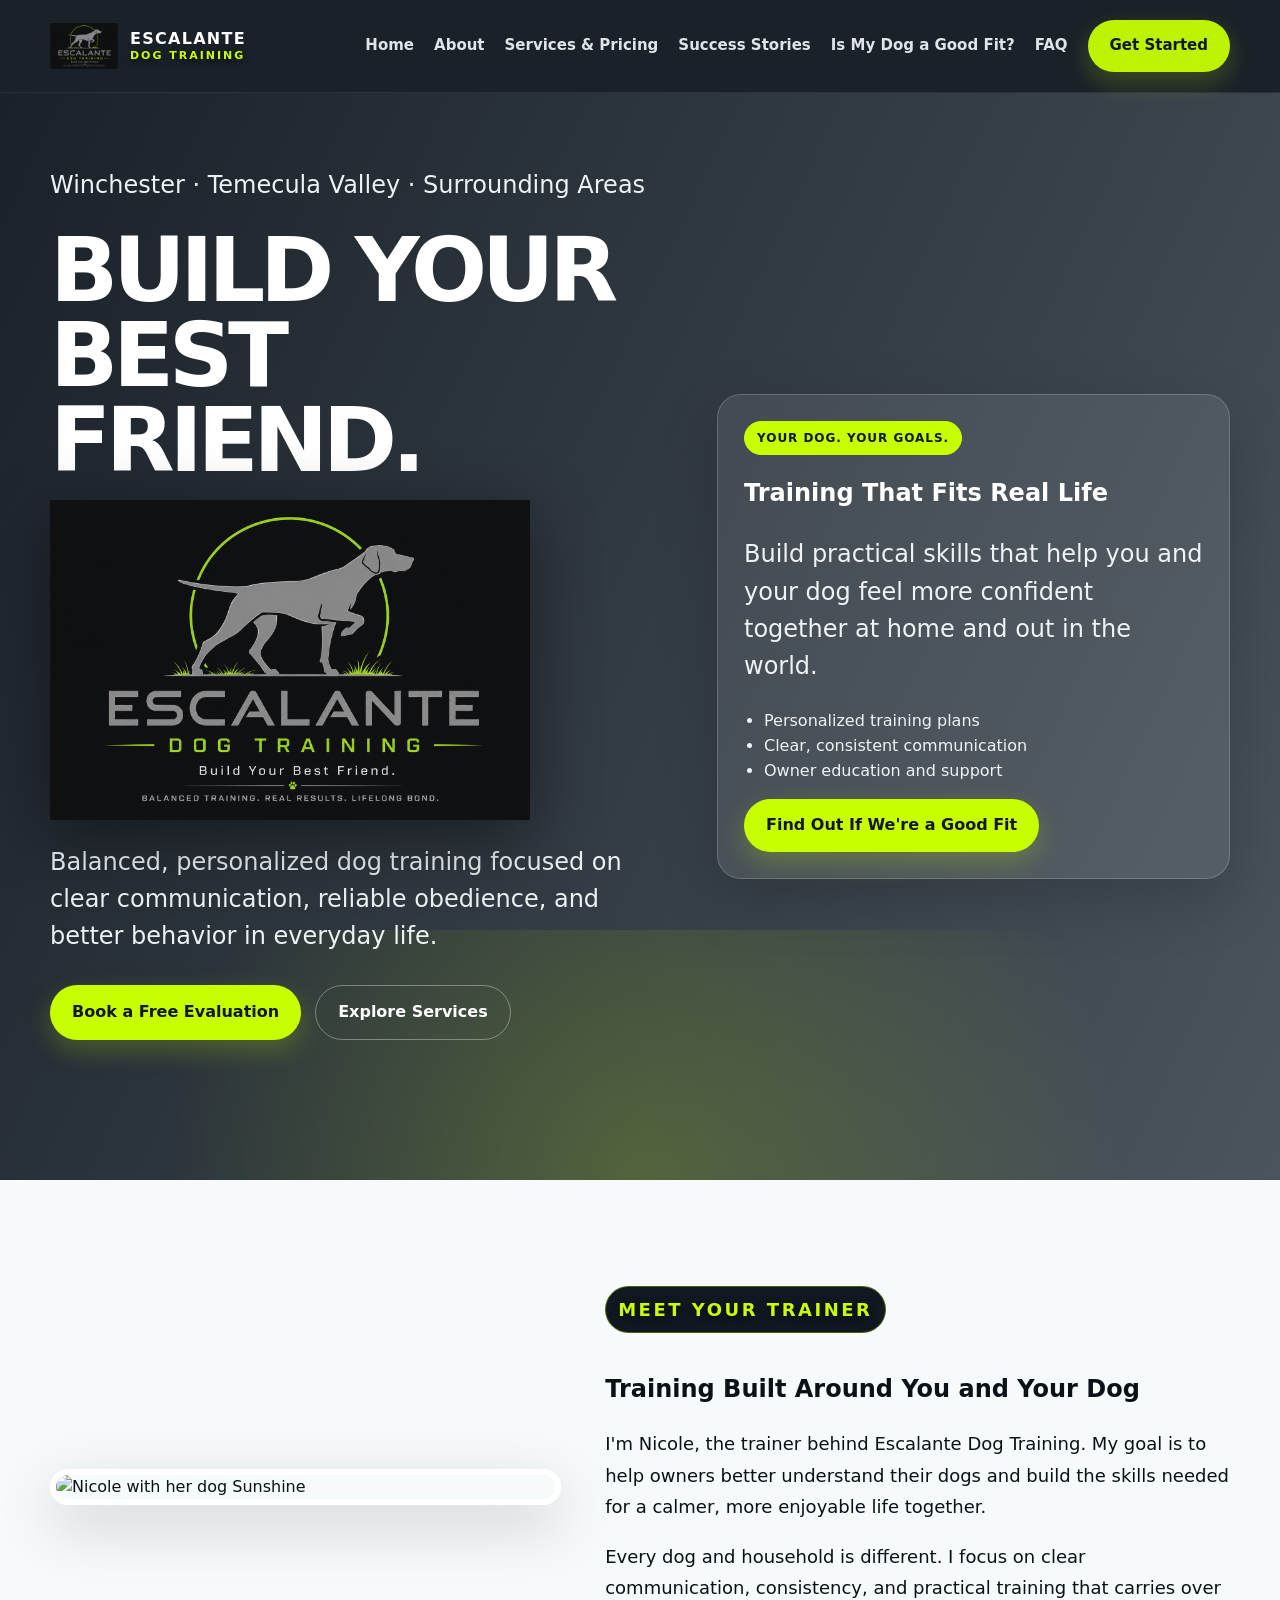
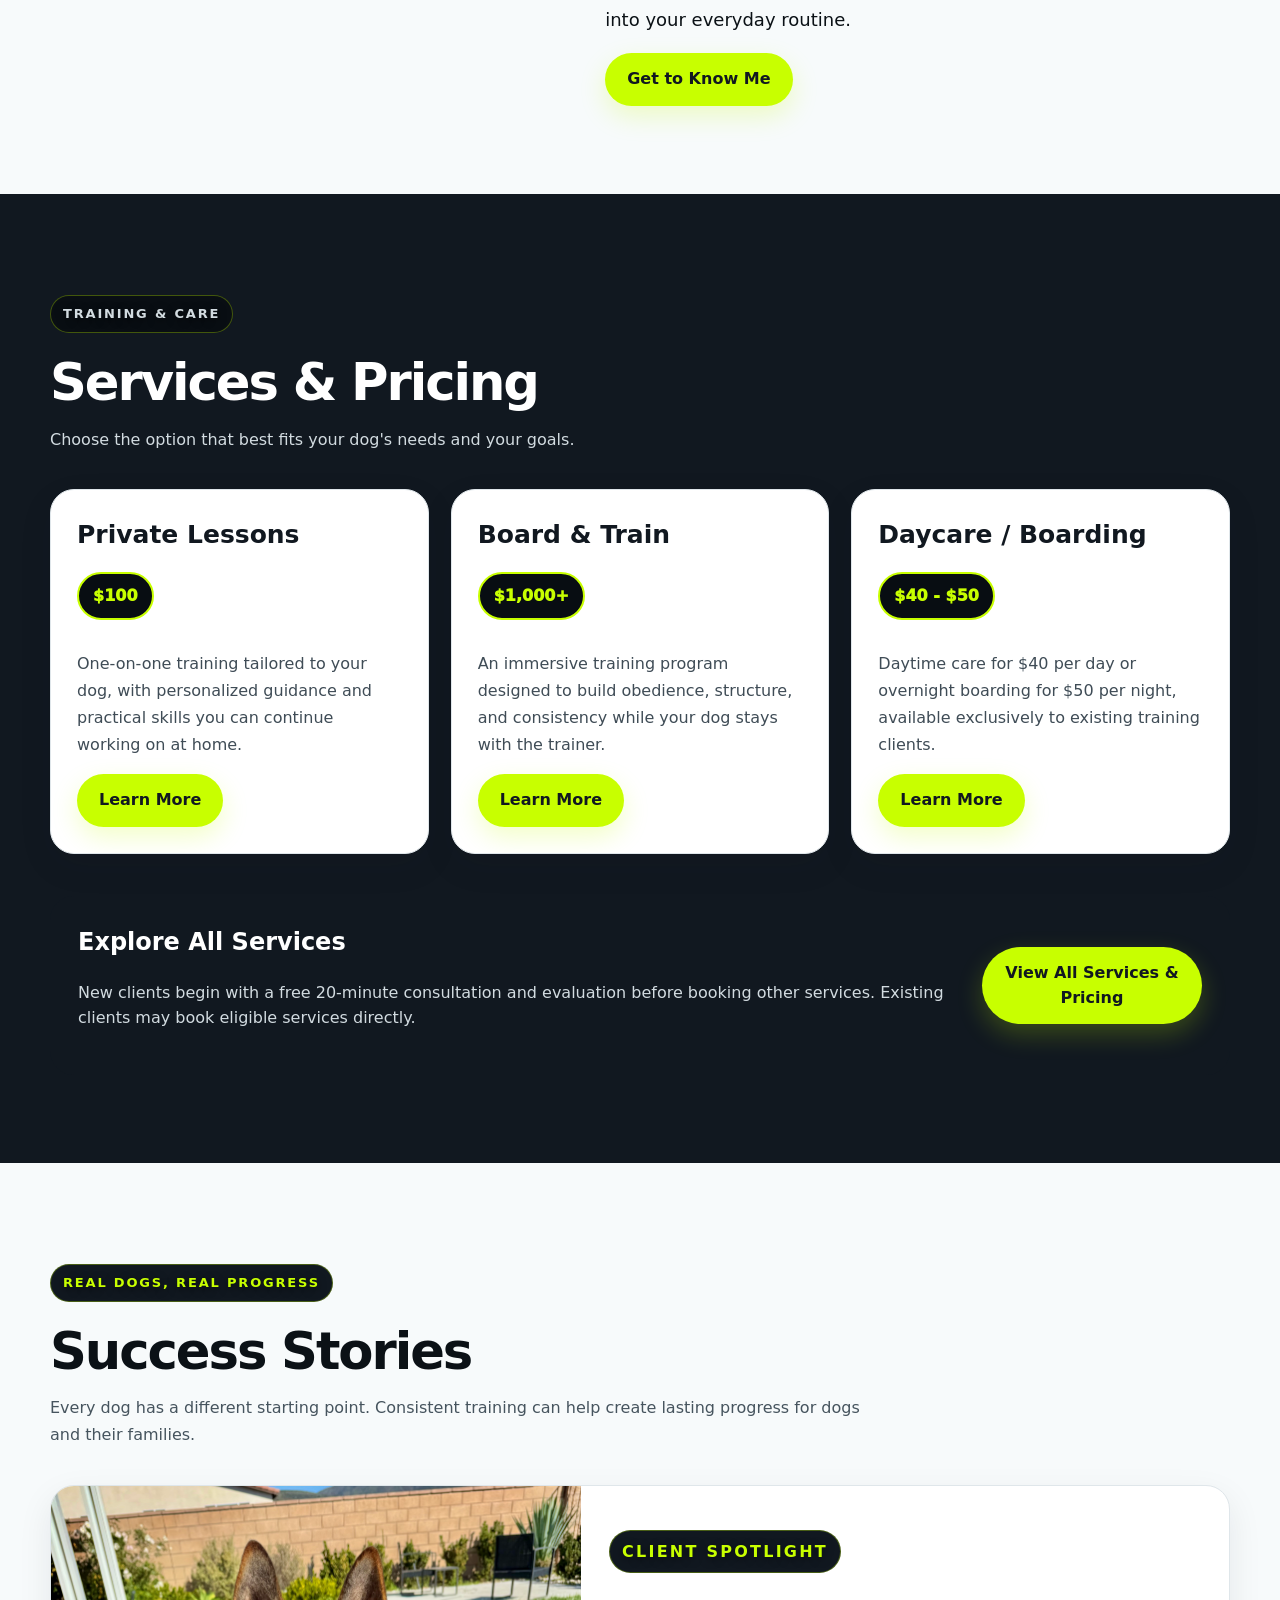
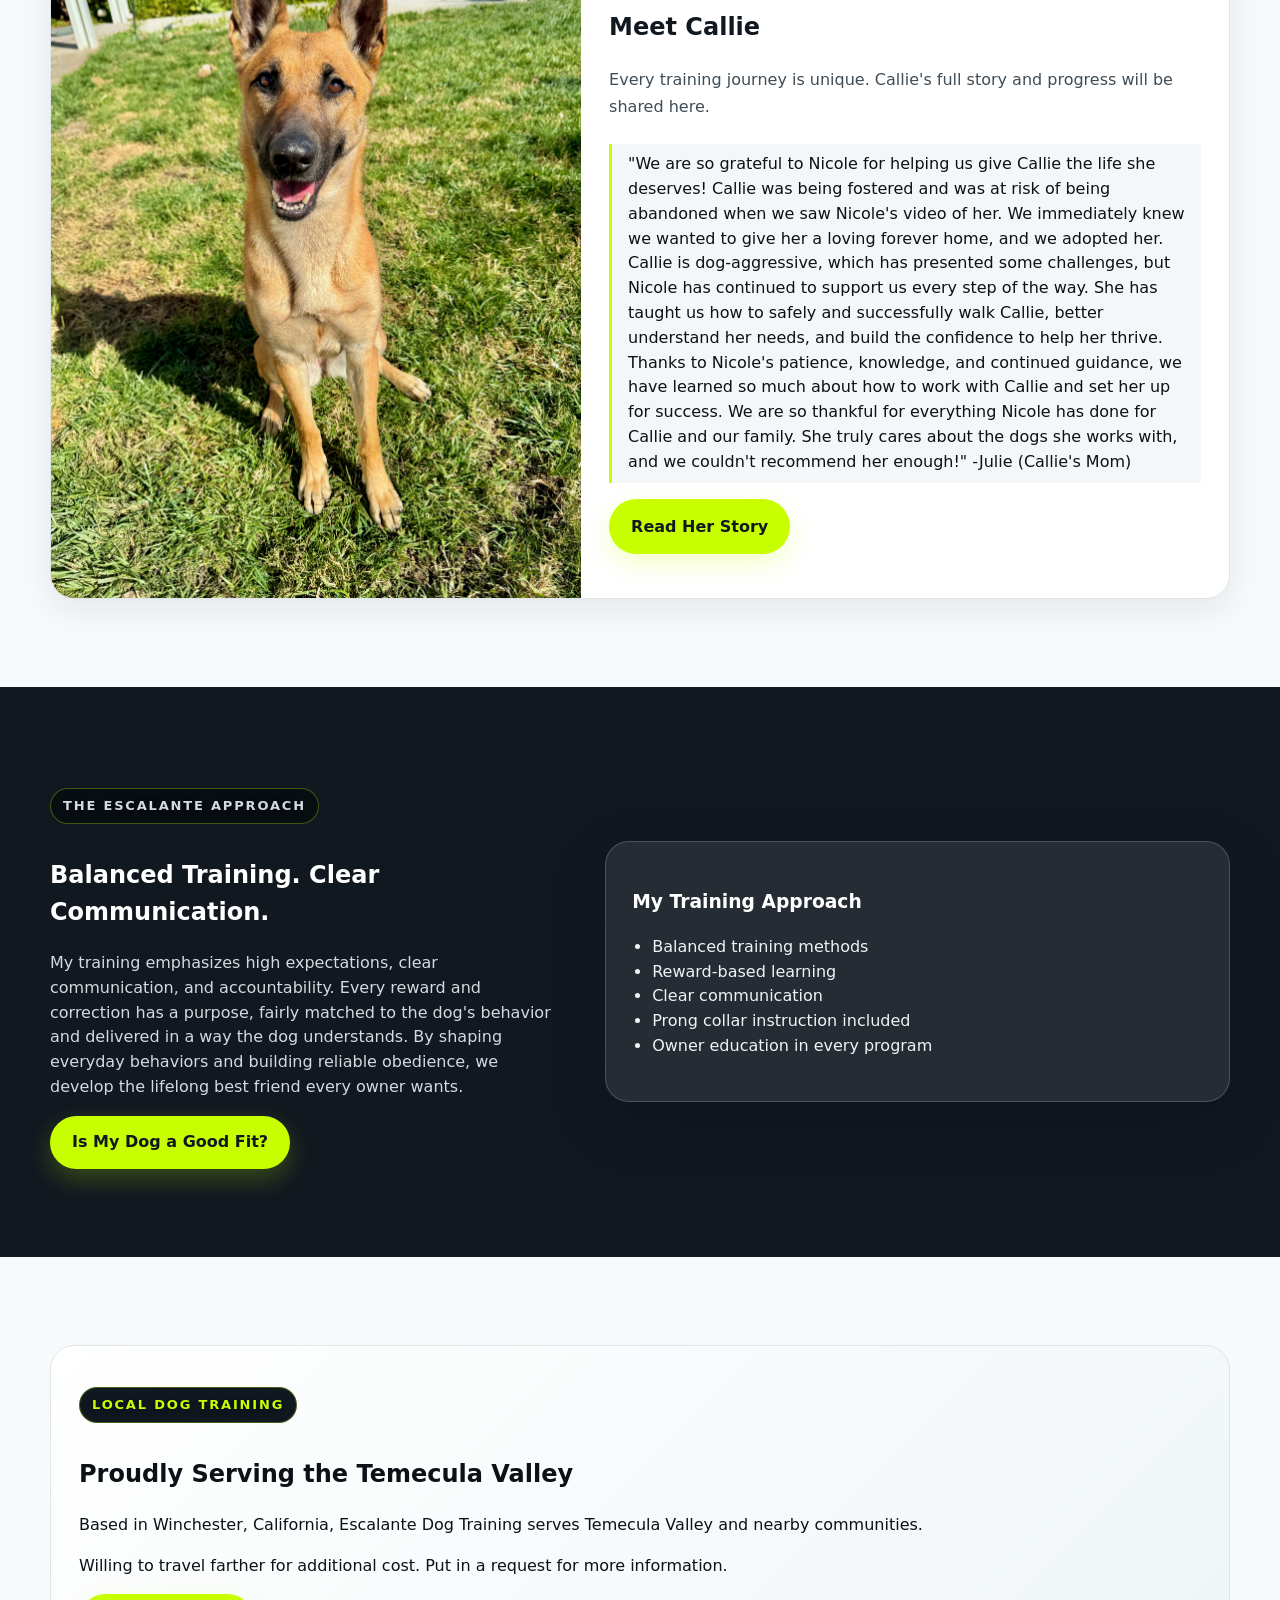
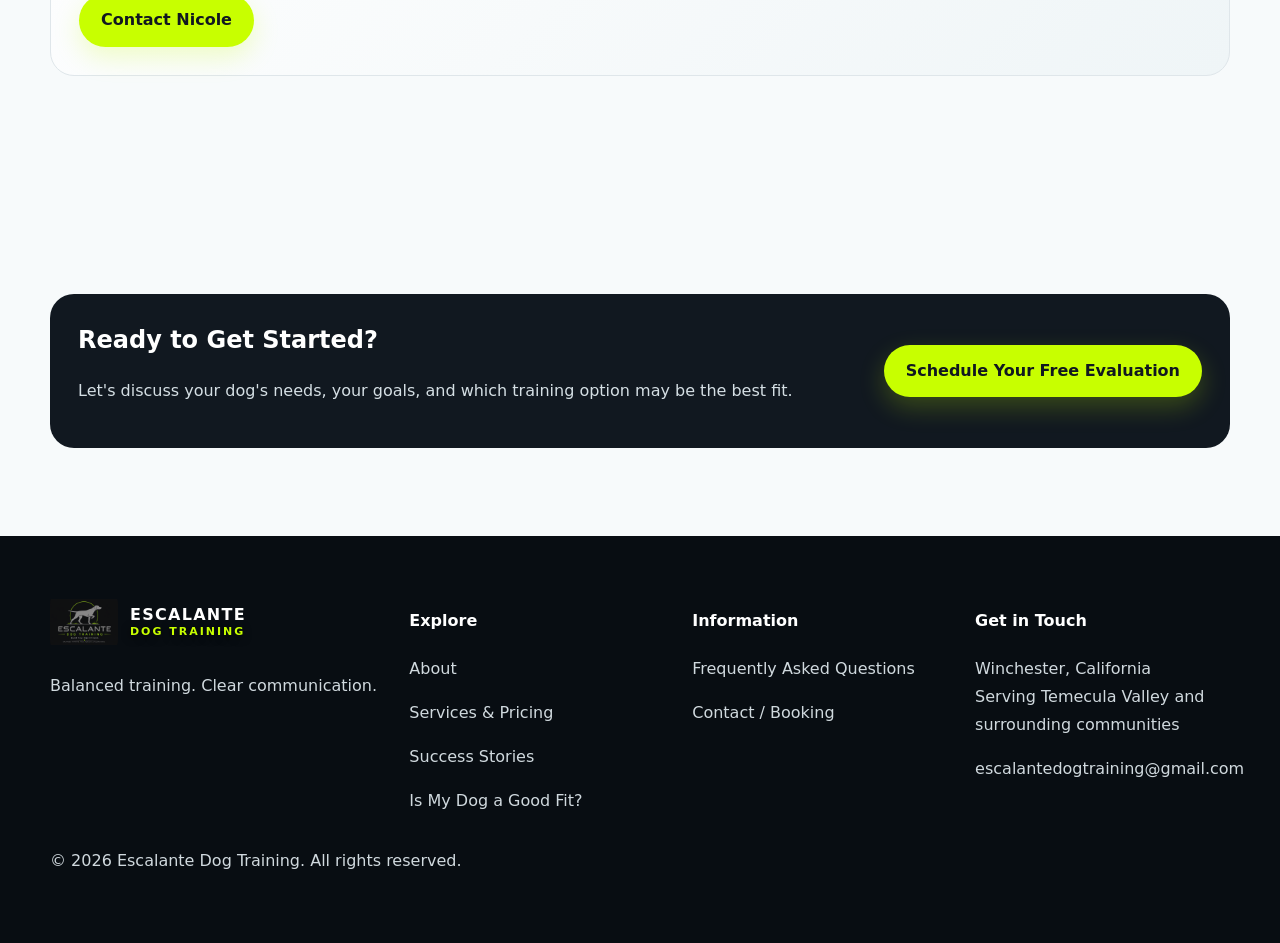
==== commit 451b16d2: "Update index.html" ====
--- a/index.html
+++ b/index.html
@@ -265,7 +265,14 @@
             </p>
 
             <blockquote>
-              Client testimonial coming soon.
+              "We are so grateful to Nicole for helping us give Callie the life she deserves! Callie was being fostered 
+              and was at risk of being abandoned when we saw Nicole's video of her. We immediately knew we wanted to give
+              her a loving forever home, and we adopted her. Callie is dog-aggressive, which has presented some challenges,
+              but Nicole has continued to support us every step of the way. She has taught us how to safely and successfully
+              walk Callie, better understand her needs, and build the confidence to help her thrive. Thanks to Nicole's 
+              patience, knowledge, and continued guidance, we have learned so much about how to work with Callie and set
+              her up for success. We are so thankful for everything Nicole has done for Callie and our family. She truly 
+              cares about the dogs she works with, and we couldn't recommend her enough!" -Julie (Callie's Mom) 
             </blockquote>
 
             <p>
--- a/assets/css/style.css
+++ b/assets/css/style.css
@@ -228,9 +228,21 @@
 }
 
 .hero-logo {
-  width: min(300px, 60vw);
-  margin: 0 0 26px;
+  display: block;
+  width: 480px !important;
+  max-width: 100%;
+  height: auto;
+  margin: 0 0 24px;
+  object-fit: contain;
   filter: drop-shadow(0 20px 34px rgba(0, 0, 0, .45));
+}
+
+@media (max-width: 520px) {
+  .hero-logo {
+    width: 360px !important;
+    max-width: 95%;
+    margin-bottom: 18px;
+  }
 }
 
 .hero-card {
@@ -1335,5 +1347,37 @@
         }
       }
 
-
-}
+         .savings {
+        display: inline-block;
+        font-size: 13px;
+        font-weight: 700;
+        color: #6b8f00;
+        margin-left: 8px;
+        vertical-align: middle;
+      }
+
+         /* Fix service prices appearing black on dark backgrounds */
+      .price {
+        color: var(--neon) !important;
+        font-weight: 800 !important;
+      }
+      
+      .price span {
+        color: var(--neon) !important;
+      }
+      
+      /* Ensure prices remain visible on mobile */
+      @media (max-width: 520px) {
+        .price {
+          color: var(--neon) !important;
+          font-size: 22px !important;
+          font-weight: 800 !important;
+        }
+      
+        .price span {
+          color: var(--neon) !important;
+        }
+      }
+
+
+}
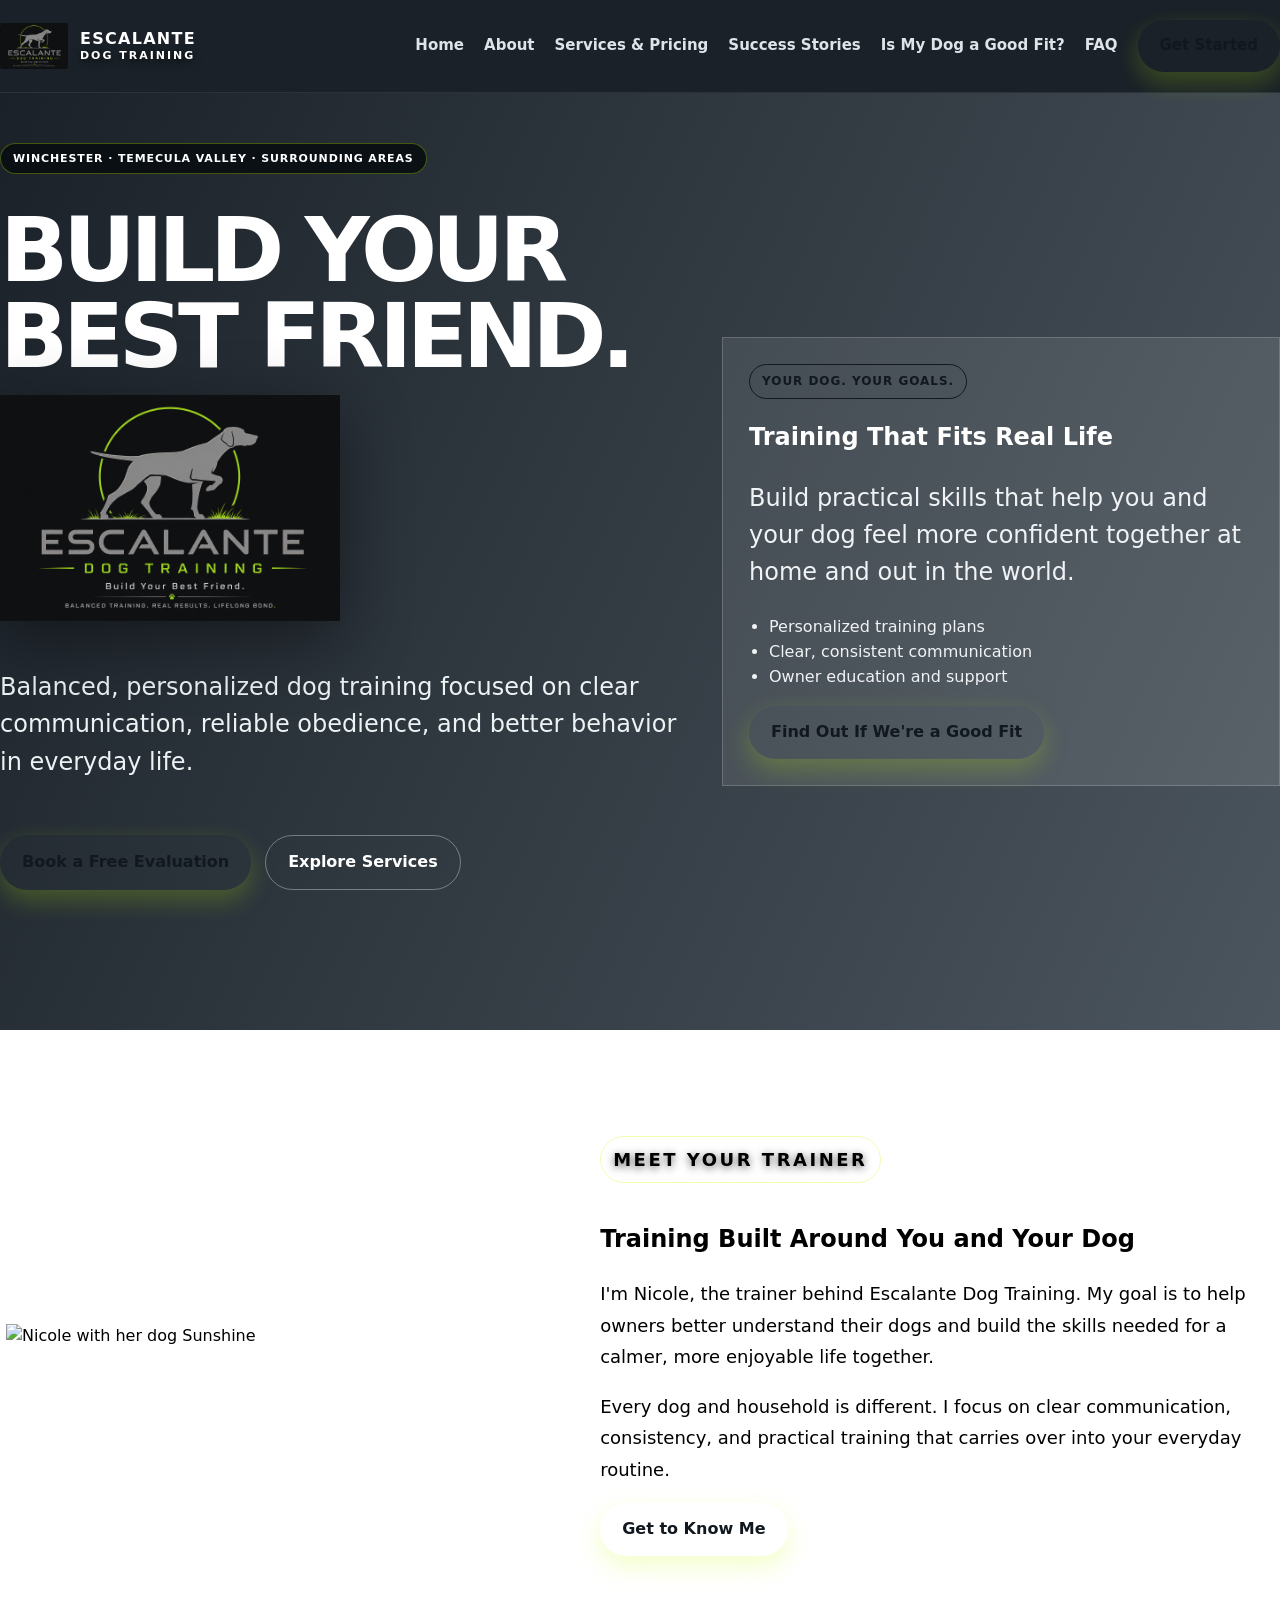
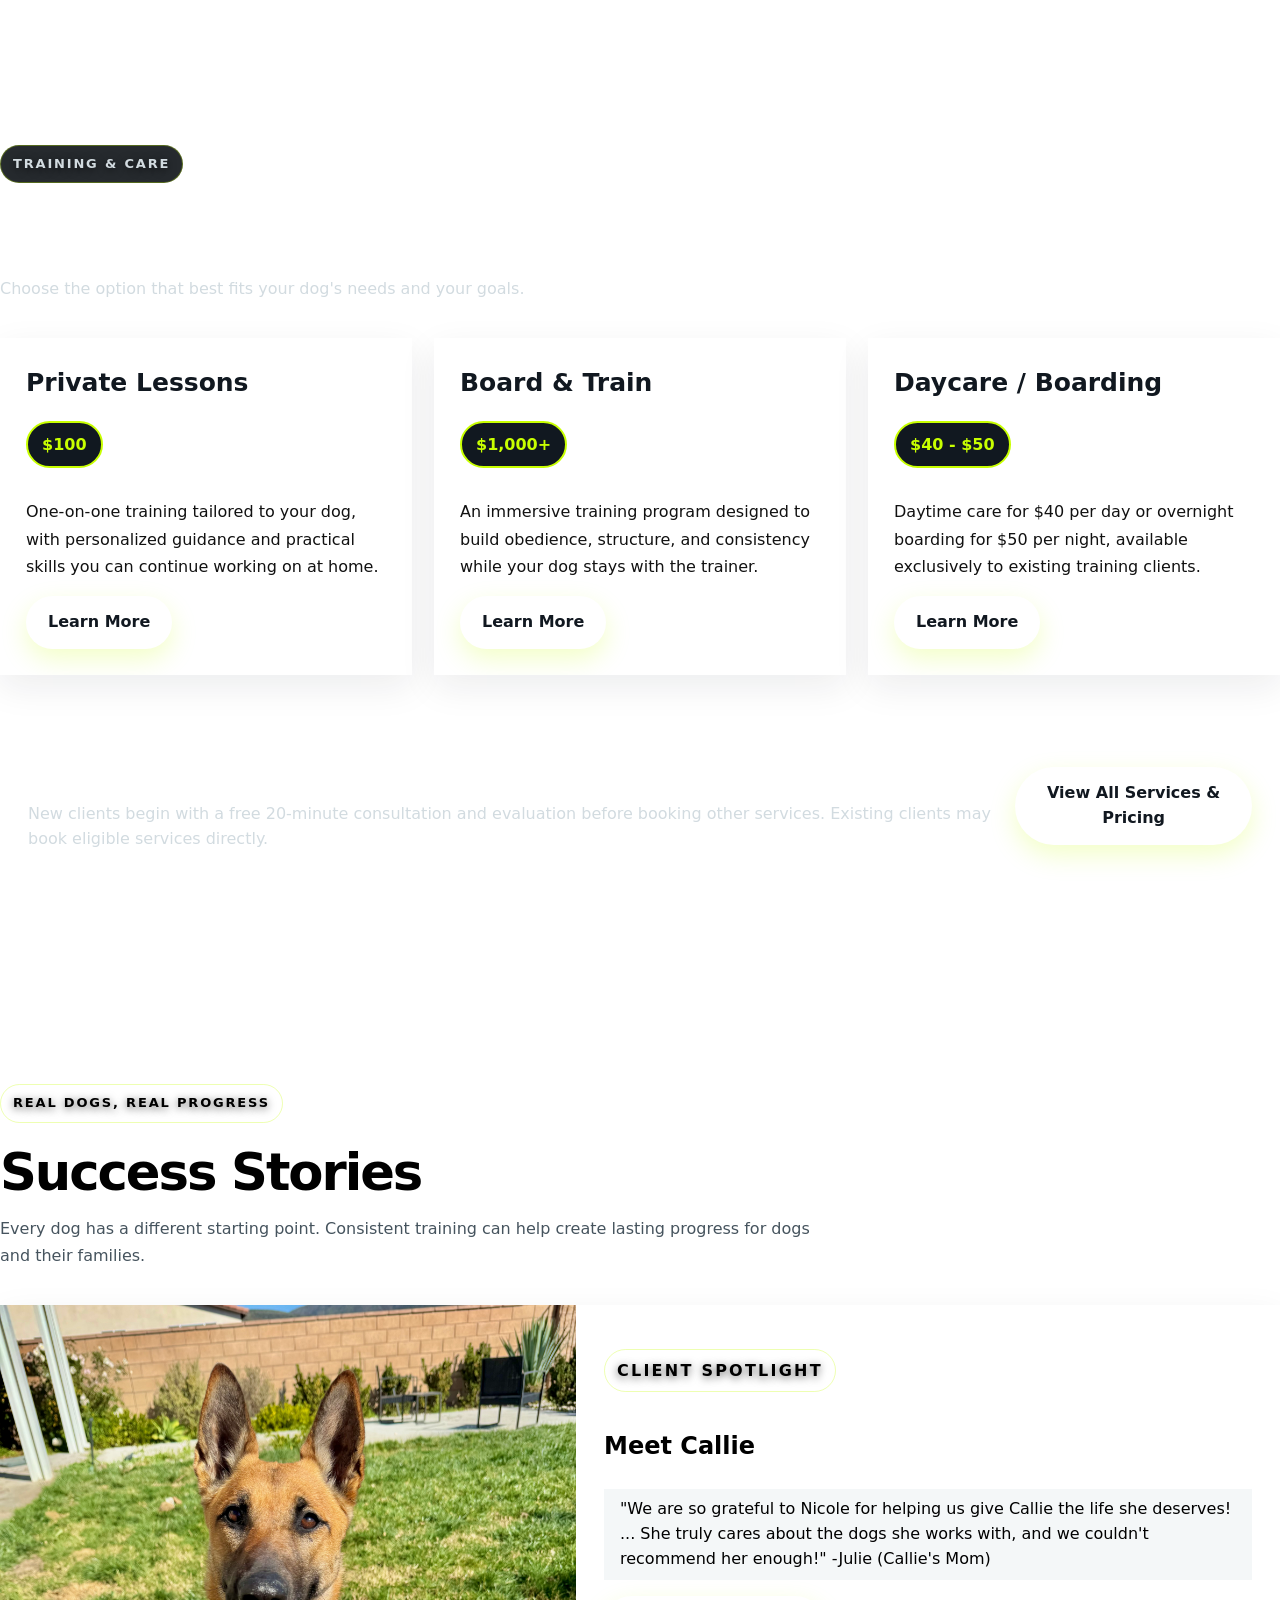
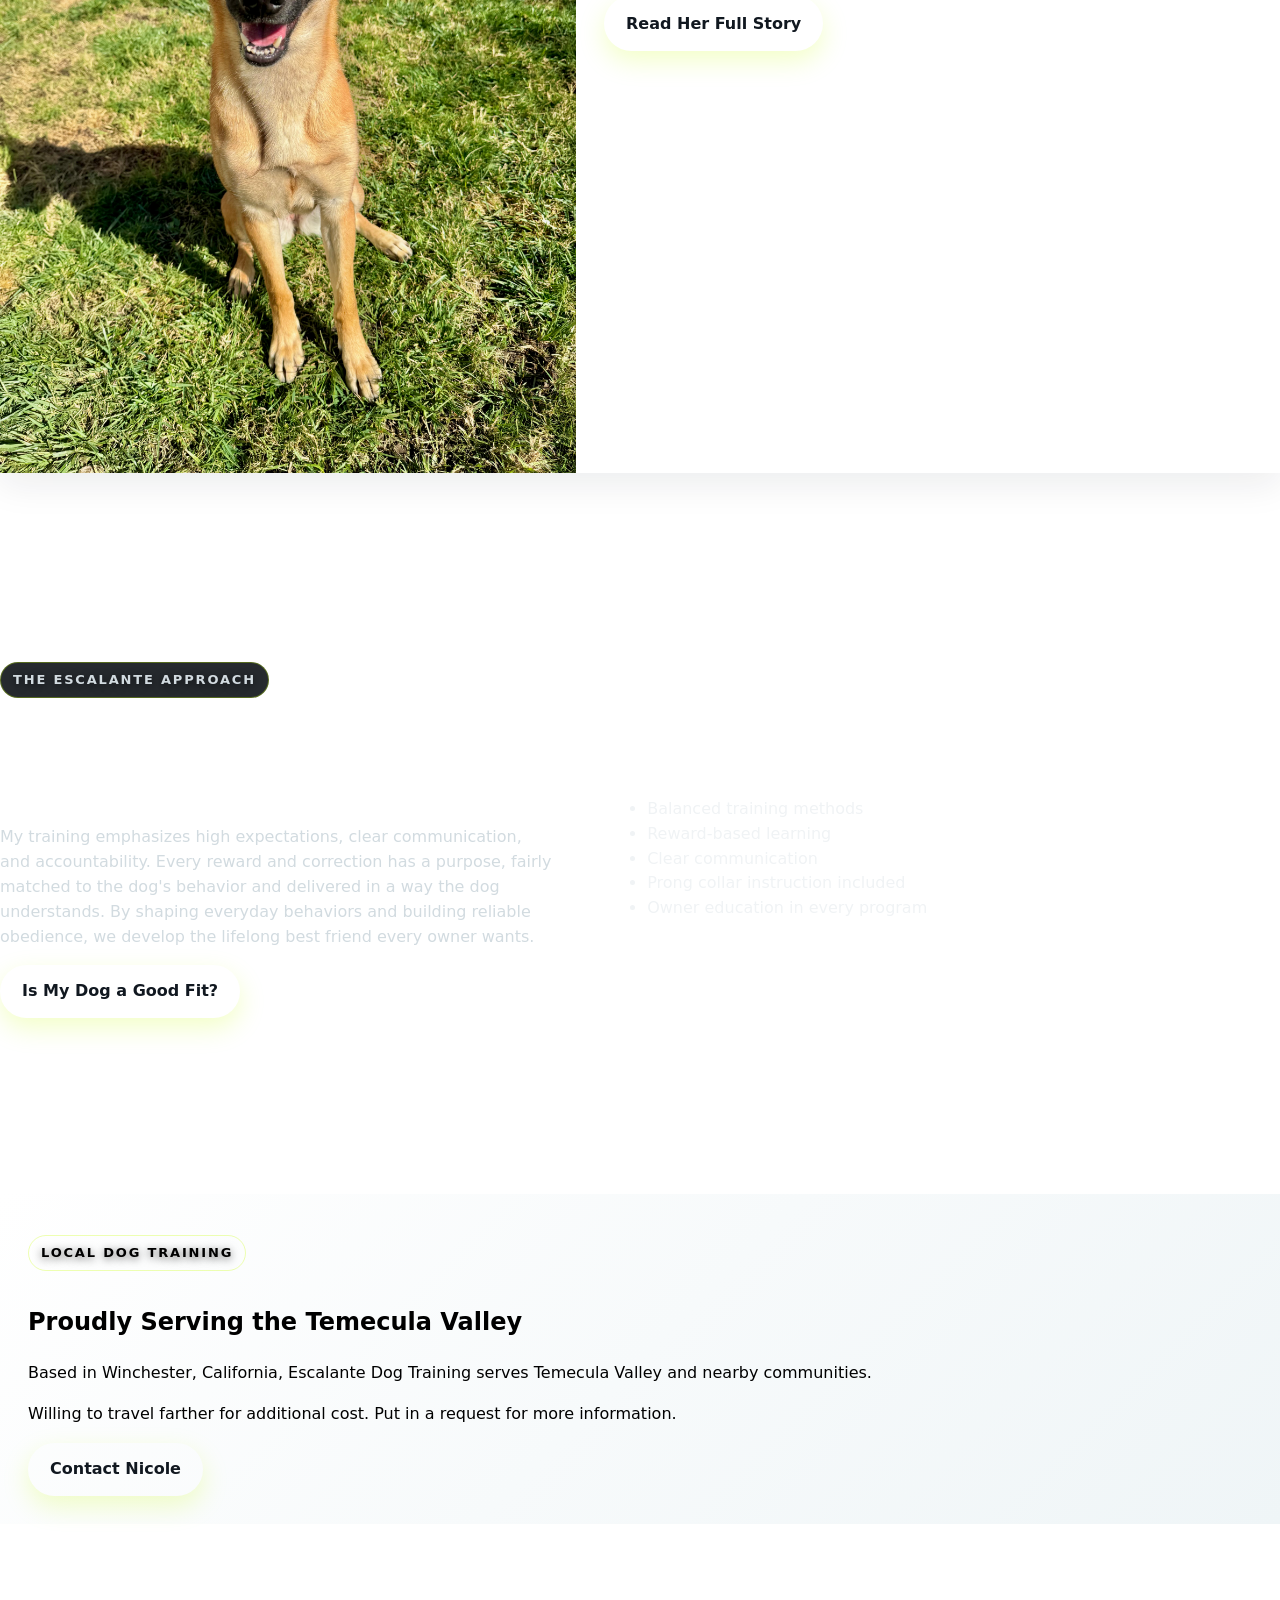
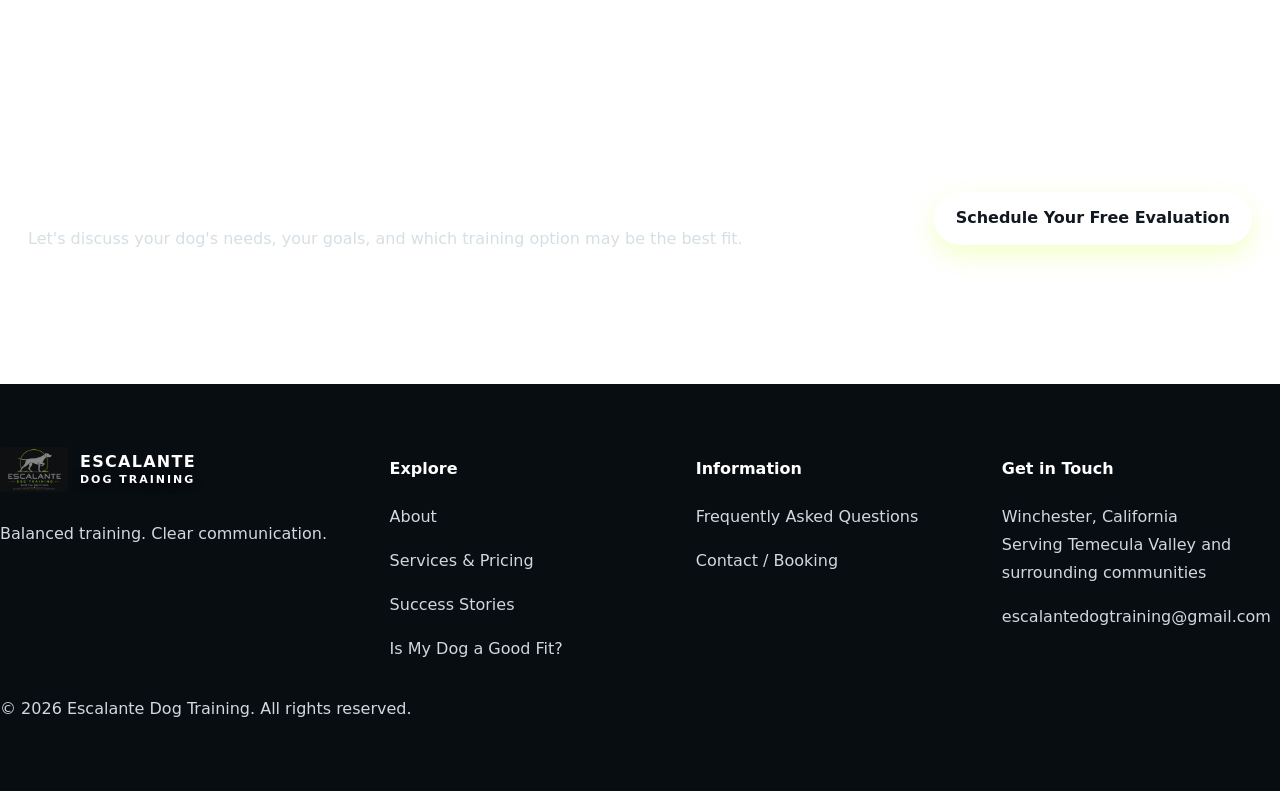
==== commit 93d26f83: "Update index.html" ====
--- a/index.html
+++ b/index.html
@@ -259,25 +259,14 @@
 
             <h2>Meet Callie</h2>
 
-            <p>
-              Every training journey is unique. Callie's full story and
-              progress will be shared here.
-            </p>
-
             <blockquote>
-              "We are so grateful to Nicole for helping us give Callie the life she deserves! Callie was being fostered 
-              and was at risk of being abandoned when we saw Nicole's video of her. We immediately knew we wanted to give
-              her a loving forever home, and we adopted her. Callie is dog-aggressive, which has presented some challenges,
-              but Nicole has continued to support us every step of the way. She has taught us how to safely and successfully
-              walk Callie, better understand her needs, and build the confidence to help her thrive. Thanks to Nicole's 
-              patience, knowledge, and continued guidance, we have learned so much about how to work with Callie and set
-              her up for success. We are so thankful for everything Nicole has done for Callie and our family. She truly 
+              "We are so grateful to Nicole for helping us give Callie the life she deserves! ... She truly 
               cares about the dogs she works with, and we couldn't recommend her enough!" -Julie (Callie's Mom) 
             </blockquote>
 
             <p>
               <a href="success-stories.html" class="btn">
-                Read Her Story
+                Read Her Full Story
               </a>
             </p>
           </div>
--- a/assets/css/style.css
+++ b/assets/css/style.css
@@ -1,4 +1,4 @@
-
+```css
 /* =========================================
    ESCALANTE DOG TRAINING
    Main website stylesheet
@@ -27,6 +27,7 @@
 
 html {
   scroll-behavior: smooth;
+  scroll-padding-top: 100px;
 }
 
 body {
@@ -83,6 +84,7 @@
   width: 68px;
   height: 68px;
   object-fit: contain;
+  flex-shrink: 0;
   border-radius: 16px;
 }
 
@@ -212,6 +214,12 @@
   align-items: center;
 }
 
+.hero-main {
+  display: flex;
+  flex-direction: column;
+  align-items: flex-start;
+}
+
 .hero h1,
 .page-hero h1 {
   font-size: clamp(46px, 7vw, 92px);
@@ -227,9 +235,10 @@
   max-width: 760px;
 }
 
+/* Large homepage logo */
 .hero-logo {
   display: block;
-  width: 480px !important;
+  width: min(100%, 340px);
   max-width: 100%;
   height: auto;
   margin: 0 0 24px;
@@ -237,12 +246,27 @@
   filter: drop-shadow(0 20px 34px rgba(0, 0, 0, .45));
 }
 
-@media (max-width: 520px) {
-  .hero-logo {
-    width: 360px !important;
-    max-width: 95%;
-    margin-bottom: 18px;
-  }
+/* Homepage location label */
+.hero-location {
+  display: inline-block;
+  margin: 0 0 18px;
+  padding: 7px 12px;
+  background: rgba(8, 13, 18, .88);
+  border: 1px solid rgba(200, 255, 0, .3);
+  border-radius: 999px;
+  color: var(--neon);
+  font-size: 11px;
+  font-weight: 800;
+  letter-spacing: .08em;
+  line-height: 1.4;
+  text-transform: uppercase;
+  text-shadow: none;
+}
+
+.hero .hero-location {
+  font-size: 11px;
+  color: var(--neon);
+  max-width: none;
 }
 
 .hero-card {
@@ -405,11 +429,13 @@
   color: #596873;
 }
 
+/* Service prices */
 .price {
   display: inline-flex;
   align-items: center;
   background: var(--slate2);
   color: var(--neon);
+  -webkit-text-fill-color: var(--neon);
   border: 2px solid var(--neon);
   border-radius: 999px;
   padding: 8px 14px;
@@ -417,12 +443,29 @@
   line-height: 1.1;
   font-weight: 950;
   margin: 8px 0 14px;
+  opacity: 1;
+}
+
+.price span {
+  color: var(--neon);
+  -webkit-text-fill-color: var(--neon);
 }
 
 .section.dark .price {
   background: #080d12;
   color: var(--neon);
+  -webkit-text-fill-color: var(--neon);
   border-color: var(--neon);
+}
+
+.savings {
+  display: inline-block;
+  font-size: 13px;
+  font-weight: 700;
+  color: #c8ff00;
+  -webkit-text-fill-color: #c8ff00;
+  margin-left: 8px;
+  vertical-align: middle;
 }
 
 .tag {
@@ -459,6 +502,7 @@
 
 .service-card .price {
   color: var(--neon);
+  -webkit-text-fill-color: var(--neon);
   background: var(--slate2);
   border-color: var(--neon);
 }
@@ -917,6 +961,7 @@
   display: flex;
   flex-direction: column;
   gap: 14px;
+  scroll-margin-top: 110px;
 }
 
 #bookingForm h2 {
@@ -1126,7 +1171,7 @@
   }
 
   .hero-logo {
-    width: 220px;
+    width: min(100%, 340px);
   }
 
   .hero-actions {
@@ -1191,7 +1236,14 @@
   }
 
   .hero-logo {
-    width: 170px;
+    width: min(85%, 280px);
+    margin-bottom: 18px;
+  }
+
+  .hero .hero-location {
+    font-size: 9px;
+    letter-spacing: .04em;
+    padding: 6px 9px;
   }
 
   .float-book {
@@ -1232,7 +1284,7 @@
   }
 
   .price {
-    font-size: 25px;
+    font-size: 22px;
   }
 
   .service-group {
@@ -1257,127 +1309,71 @@
   .cta-panel .btn {
     width: 100%;
   }
-
-   
-   /* Improve readability of service descriptions */
-   .home-service > p:not(.price),
-   .service-card > p,
-   .service-card ul.clean,
-   .service-card ul.clean li {
-     color: #111111 !important;
-   }
-   
-   /* Keep service descriptions dark on light cards */
-   .home-service,
-   .service-card {
-     color: #111111;
-   }
-   
-   .home-service h3,
-   .service-card h3 {
-     color: #111111;
-   }
-
-   
-   /* =========================================
-      HOMEPAGE FINISHING TOUCHES
-      ========================================= */
-   
-   /* Compact location label in the homepage hero */
-   .hero-location {
-     display: inline-block;
-     margin: 0 0 18px;
-     padding: 7px 12px;
-     background: rgba(8, 13, 18, 0.88);
-     border: 1px solid rgba(200, 255, 0, 0.3);
-     border-radius: 999px;
-     color: var(--neon);
-     font-size: 11px;
-     font-weight: 800;
-     letter-spacing: 0.08em;
-     line-height: 1.4;
-     text-transform: uppercase;
-     text-shadow: none;
-   }
-   
-   /* Keep the location label from inheriting the large hero paragraph style */
-   .hero .hero-location {
-     font-size: 11px;
-     color: var(--neon);
-     max-width: none;
-   }
-   
-   /* Main logo sizing */
-   .brand img {
-     width: 68px;
-     height: 68px;
-     object-fit: contain;
-     flex-shrink: 0;
-   }
-   
-   /* Smaller location label on phones */
-   @media (max-width: 520px) {
-     .hero .hero-location {
-       font-size: 9px;
-       letter-spacing: 0.04em;
-       padding: 6px 9px;
-     }
-   }
-
-         /* Large logo in the homepage hero */
-      .hero-main {
-        display: flex;
-        flex-direction: column;
-        align-items: flex-start;
-      }
-      
-      .hero-logo {
-        display: block;
-        width: min(100%, 340px);
-        height: auto;
-        object-fit: contain;
-        margin: 0 0 24px;
-      }
-      
-      /* Keep the large logo and headline balanced on mobile */
-      @media (max-width: 520px) {
-        .hero-logo {
-          width: min(85%, 280px);
-          margin-bottom: 18px;
-        }
-      }
-
-         .savings {
-        display: inline-block;
-        font-size: 13px;
-        font-weight: 700;
-        color: #6b8f00;
-        margin-left: 8px;
-        vertical-align: middle;
-      }
-
-         /* Fix service prices appearing black on dark backgrounds */
-      .price {
-        color: var(--neon) !important;
-        font-weight: 800 !important;
-      }
-      
-      .price span {
-        color: var(--neon) !important;
-      }
-      
-      /* Ensure prices remain visible on mobile */
-      @media (max-width: 520px) {
-        .price {
-          color: var(--neon) !important;
-          font-size: 22px !important;
-          font-weight: 800 !important;
-        }
-      
-        .price span {
-          color: var(--neon) !important;
-        }
-      }
-
-
-}
+}
+
+/* =========================================
+   GLOBAL SERVICE READABILITY FIXES
+   These rules apply on desktop and mobile.
+   ========================================= */
+
+.home-service > p:not(.price),
+.service-card > p:not(.price),
+.service-card ul.clean,
+.service-card ul.clean li {
+  color: #111111 !important;
+}
+
+.home-service,
+.service-card {
+  color: #111111;
+}
+
+.home-service h3,
+.service-card h3 {
+  color: #111820;
+}
+
+/* Force all price text to remain neon green */
+.price,
+p.price,
+.card .price,
+.service-card .price,
+.home-service .price,
+.price span,
+p.price span {
+  color: #c8ff00 !important;
+  -webkit-text-fill-color: #c8ff00 !important;
+  opacity: 1 !important;
+  font-weight: 900 !important;
+}
+
+/* Keep the price badge dark with a neon border */
+.price,
+p.price,
+.card .price,
+.service-card .price,
+.home-service .price {
+  background-color: #111820 !important;
+  border: 2px solid #c8ff00 !important;
+}
+
+/* Ensure price badges remain visible on mobile */
+@media screen and (max-width: 520px) {
+  .price,
+  p.price,
+  .card .price,
+  .service-card .price,
+  .home-service .price {
+    color: #c8ff00 !important;
+    -webkit-text-fill-color: #c8ff00 !important;
+    font-size: 22px !important;
+    font-weight: 900 !important;
+  }
+
+  .price span,
+  p.price span {
+    color: #c8ff00 !important;
+    -webkit-text-fill-color: #c8ff00 !important;
+  }
+}
+```
